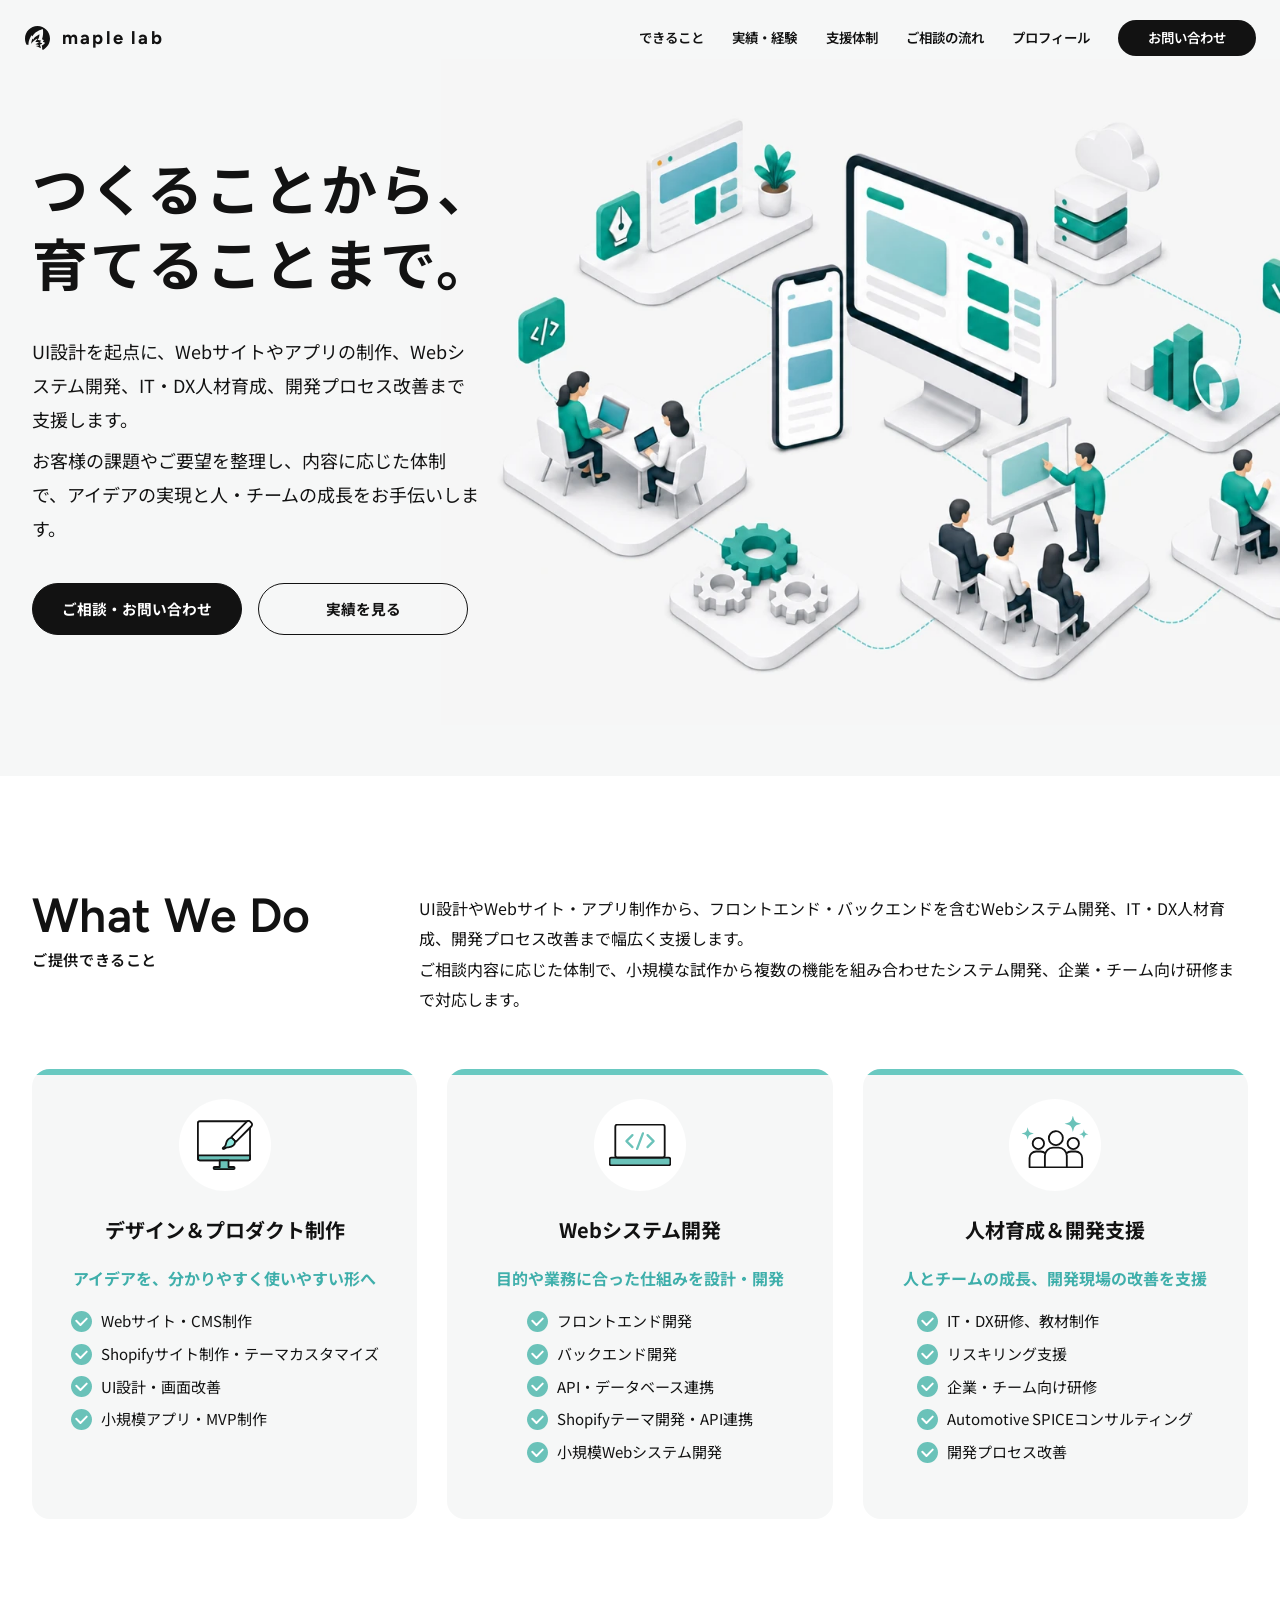
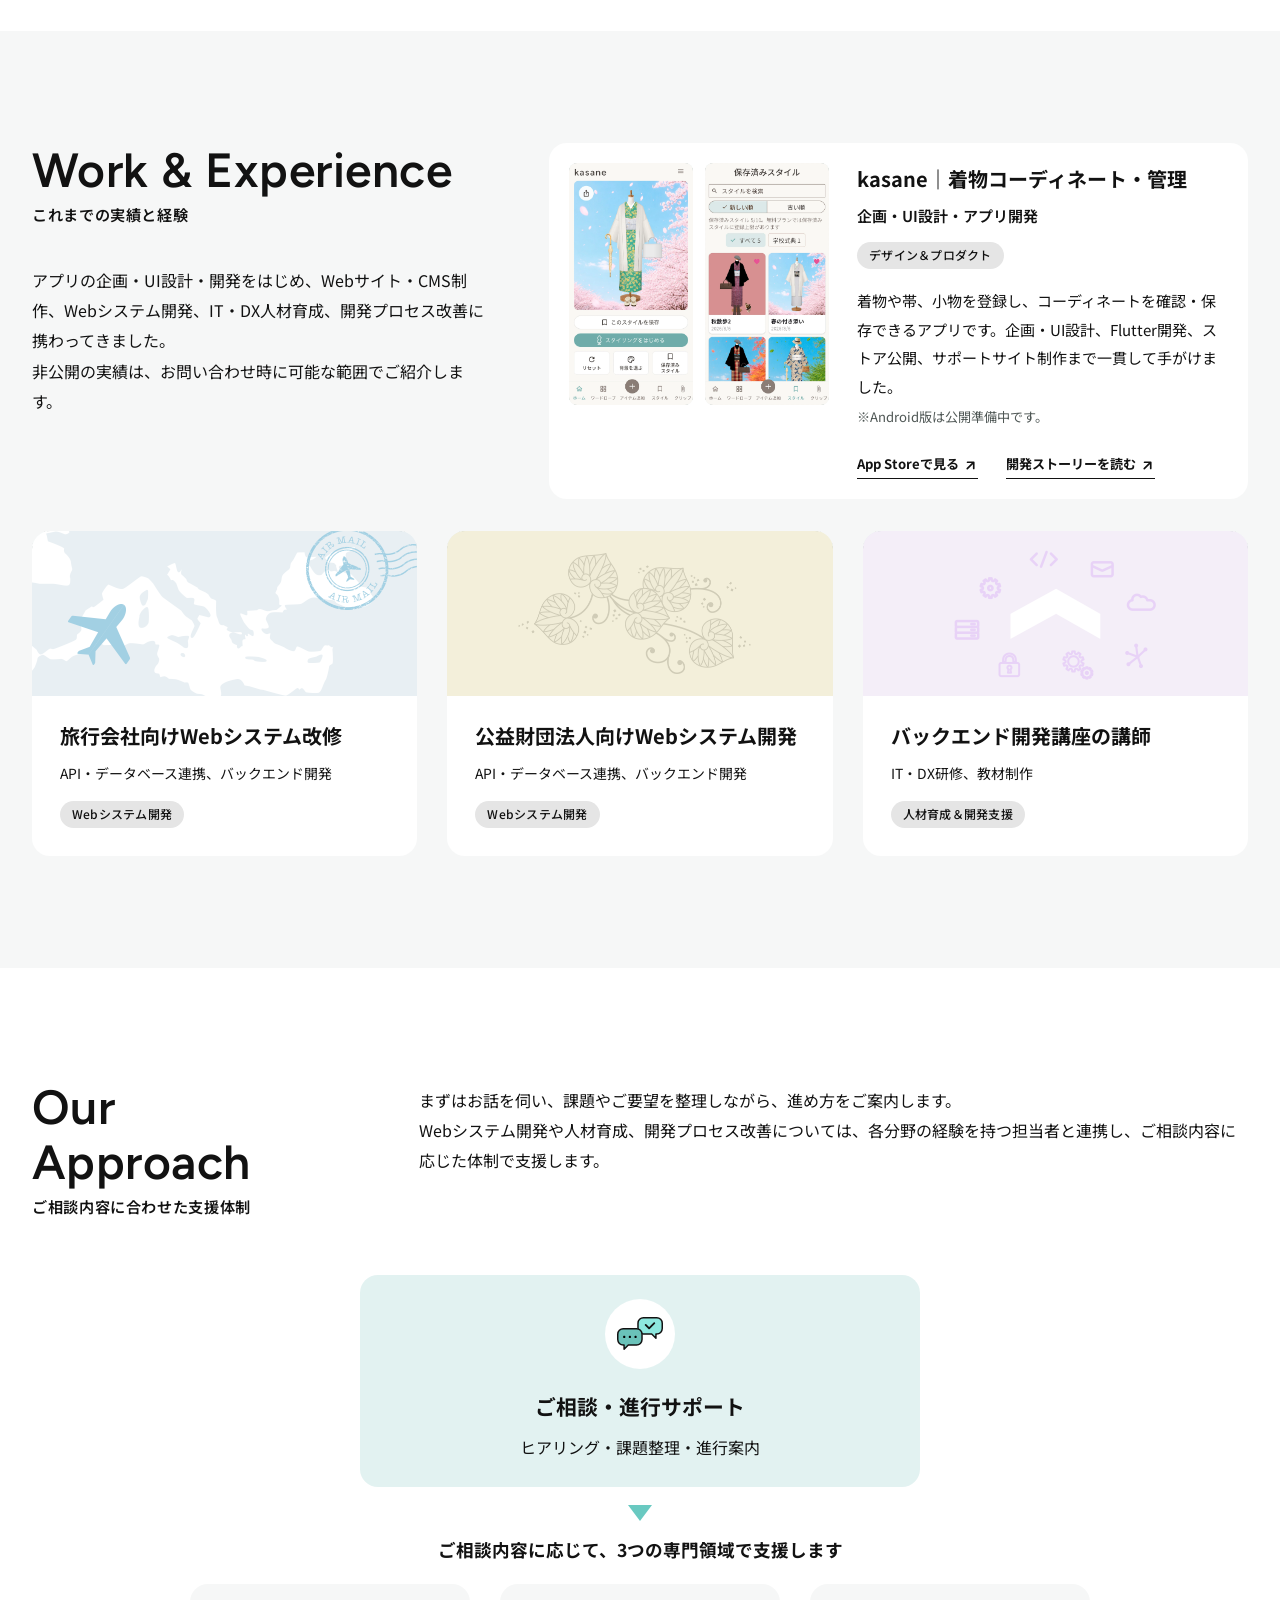
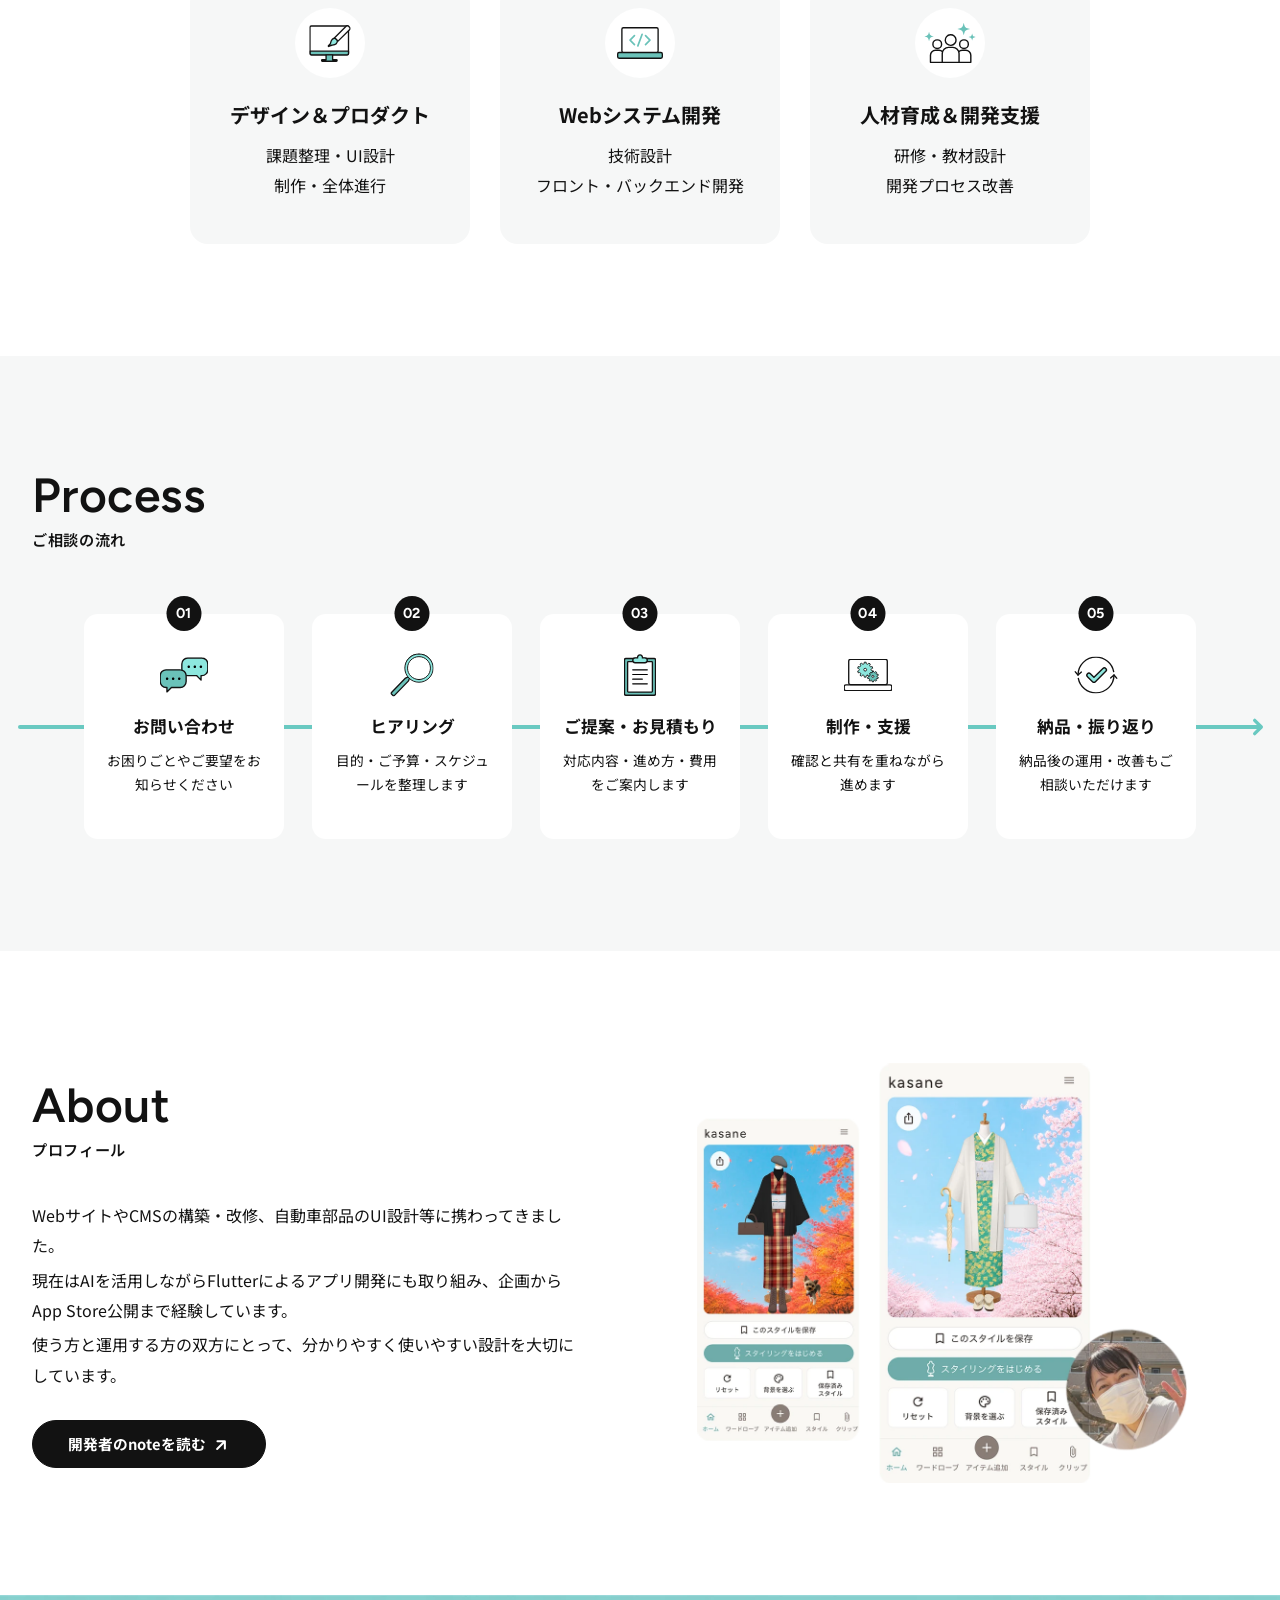
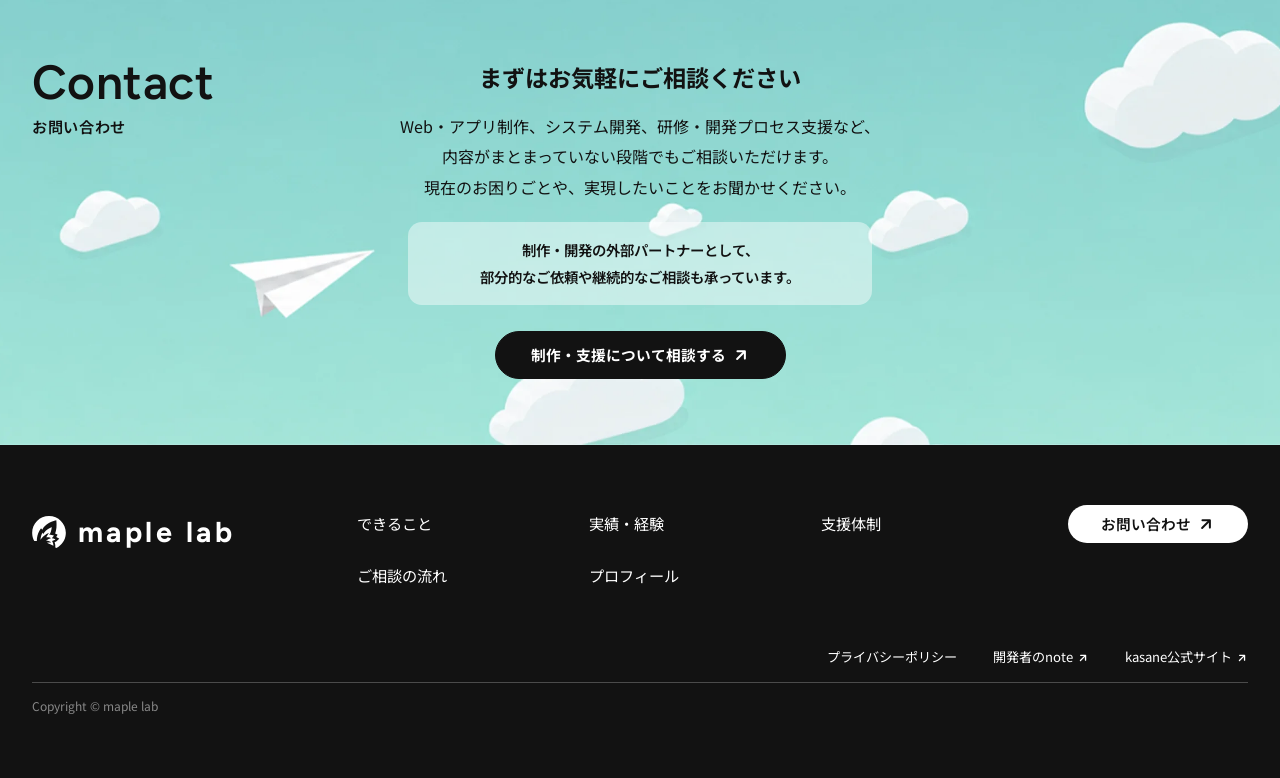
==== index.html @ 7f14cd7a "Add files via upload" ====
<!doctype html>
<html lang="ja">
<head>
  <meta charset="utf-8">
  <meta name="viewport" content="width=device-width, initial-scale=1">
  <meta name="description" content="maple labは、UI設計を起点に、Webサイト・アプリ制作、Webシステム開発、IT・DX研修、開発プロセス改善を支援します。小規模なご相談から継続的な開発支援まで対応します。">
  <title>maple lab｜Web・アプリ制作、システム開発、IT・DX人材育成</title>
  <link rel="canonical" href="https://maple-lab-jp.github.io/">
  <link rel="icon" href="assets/images/favicon.ico">
  <link rel="icon" href="assets/images/favicon.svg" type="image/svg+xml" sizes="any">
  <link rel="apple-touch-icon" href="assets/images/apple-touch-icon.png" sizes="180x180">
  <link rel="stylesheet" href="assets/css/style.css">
  <script type="application/ld+json">
    {
      "@context": "https://schema.org",
      "@type": "Organization",
      "name": "maple lab",
      "url": "https://maple-lab-jp.github.io/",
      "logo": "https://maple-lab-jp.github.io/assets/images/apple-touch-icon.png",
      "description": "UI設計、Webサイト・アプリ制作、Webシステム開発、IT・DX研修、開発プロセス改善を支援します。"
    }
  </script>
</head>
<body>
  <a class="skip-link" href="#main">本文へ移動</a>
  <header class="site-header" id="top">
    <div class="header-inner">
      <a class="brand" href="#top" aria-label="maple lab トップへ">
        <span class="brand-mark" aria-hidden="true"></span><span>maple lab</span>
      </a>
      <button class="menu-button" type="button" aria-expanded="false" aria-controls="global-menu">
        <span class="sr-only">メニューを開く</span>
        <span class="menu-line"></span><span class="menu-line"></span><span class="menu-line"></span>
      </button>
      <nav class="global-menu" id="global-menu" aria-label="メインメニュー">
        <a href="#services">できること</a>
        <a href="#works">実績・経験</a>
        <a href="#approach">支援体制</a>
        <a href="#process">ご相談の流れ</a>
        <a href="#about">プロフィール</a>
        <a class="nav-contact" href="#contact">お問い合わせ</a>
        <div class="menu-meta">
          <a href="privacy/">プライバシーポリシー</a>
          <a href="https://note.com/jazzy_hyssop9690" target="_blank" rel="noopener noreferrer">開発者のnote</a>
          <a href="kasane/">kasane公式サイト</a>
        </div>
      </nav>
    </div>
  </header>

  <main id="main">
    <section class="hero section-muted" aria-labelledby="hero-title">
      <div class="container hero-grid">
        <div class="hero-copy">
          <h1 id="hero-title">つくることから、<br>育てることまで。</h1>
          <p>UI設計を起点に、Webサイトやアプリの制作、Webシステム開発、IT・DX人材育成、開発プロセス改善まで支援します。</p>
          <p>お客様の課題やご要望を整理し、内容に応じた体制で、アイデアの実現と人・チームの成長をお手伝いします。</p>
          <div class="button-row">
            <a class="button button-primary" href="#contact">ご相談・お問い合わせ</a>
            <a class="button button-secondary" href="#works">実績を見る</a>
          </div>
        </div>
        <figure class="media hero-media" data-image="hero-illustration.webp">
          <img src="assets/images/hero-illustration.webp" alt="Webサイトやシステムを囲んで制作・研修を行うイメージ" onerror="this.hidden=true">
        </figure>
      </div>
    </section>

    <section class="section" id="services" aria-labelledby="services-title">
      <div class="container">
        <div class="section-intro">
          <div>
            <h2 id="services-title">What We Do</h2>
            <p class="section-label">ご提供できること</p>
          </div>
          <p>UI設計やWebサイト・アプリ制作から、フロントエンド・バックエンドを含むWebシステム開発、IT・DX人材育成、開発プロセス改善まで幅広く支援します。<br>ご相談内容に応じた体制で、小規模な試作から複数の機能を組み合わせたシステム開発、企業・チーム向け研修まで対応します。</p>
        </div>
        <div class="service-grid">
          <article class="service-card">
            <figure class="media icon-media" data-image="icon-design.svg"><img src="assets/images/icon-design.svg" alt="" onerror="this.hidden=true"></figure>
            <h3>デザイン＆プロダクト制作</h3>
            <p class="card-lead">アイデアを、分かりやすく使いやすい形へ</p>
            <ul class="check-list">
              <li>Webサイト・CMS制作</li>
              <li>Shopifyサイト制作・テーマカスタマイズ</li>
              <li>UI設計・画面改善</li>
              <li>小規模アプリ・MVP制作</li>
            </ul>
          </article>
          <article class="service-card">
            <figure class="media icon-media" data-image="icon-system.svg"><img src="assets/images/icon-system.svg" alt="" onerror="this.hidden=true"></figure>
            <h3>Webシステム開発</h3>
            <p class="card-lead">目的や業務に合った仕組みを設計・開発</p>
            <ul class="check-list">
              <li>フロントエンド開発</li><li>バックエンド開発</li>
              <li>API・データベース連携</li><li>Shopifyテーマ開発・API連携</li>
              <li>小規模Webシステム開発</li>
            </ul>
          </article>
          <article class="service-card">
            <figure class="media icon-media" data-image="icon-training.svg"><img src="assets/images/icon-training.svg" alt="" onerror="this.hidden=true"></figure>
            <h3>人材育成＆開発支援</h3>
            <p class="card-lead">人とチームの成長、開発現場の改善を支援</p>
            <ul class="check-list">
              <li>IT・DX研修、教材制作</li><li>リスキリング支援</li>
              <li>企業・チーム向け研修</li><li>Automotive SPICEコンサルティング</li>
              <li>開発プロセス改善</li>
            </ul>
          </article>
        </div>
      </div>
    </section>

    <section class="section section-muted" id="works" aria-labelledby="works-title">
      <div class="container">
        <div class="works-feature-row">
          <div class="works-intro">
            <h2 id="works-title">Work &amp; Experience</h2>
            <p class="section-label">これまでの実績と経験</p>
            <p>アプリの企画・UI設計・開発をはじめ、Webサイト・CMS制作、Webシステム開発、IT・DX人材育成、開発プロセス改善に携わってきました。</p>
            <p>非公開の実績は、お問い合わせ時に可能な範囲でご紹介します。</p>
          </div>
          <article class="featured-work">
            <div class="featured-images" aria-label="kasaneの画面イメージ">
              <figure class="media phone-media"><img src="assets/images/kasane-style-spring.webp" alt="kasaneの春のコーディネート画面"></figure>
              <figure class="media phone-media"><img src="assets/images/kasane-style-table.webp" alt="kasaneの保存済みスタイル一覧画面"></figure>
            </div>
            <div class="featured-copy">
              <h3>kasane｜着物コーディネート・管理</h3>
              <p class="work-role">企画・UI設計・アプリ開発</p>
              <span class="work-category">デザイン＆プロダクト</span>
              <p>着物や帯、小物を登録し、コーディネートを確認・保存できるアプリです。企画・UI設計、Flutter開発、ストア公開、サポートサイト制作まで一貫して手がけました。</p>
              <p class="note">※Android版は公開準備中です。</p>
              <div class="text-links">
                <a href="https://apps.apple.com/us/app/kasane-%E7%9D%80%E7%89%A9%E3%82%B3%E3%83%BC%E3%83%87%E3%82%A3%E3%83%8D%E3%83%BC%E3%83%88-%E3%83%AF%E3%83%BC%E3%83%89%E3%83%AD%E3%83%BC%E3%83%96%E7%AE%A1%E7%90%86/id6800962708" target="_blank" rel="noopener noreferrer">App Storeで見る <img src="assets/images/arrow-new-window.svg" alt="" width="15" height="14" aria-hidden="true"></a>
                <!-- 公開する記事URLが決まったらhrefを記事URLへ変更してください。 -->
                <a href="https://note.com/jazzy_hyssop9690" target="_blank" rel="noopener noreferrer">開発ストーリーを読む <img src="assets/images/arrow-new-window.svg" alt="" width="15" height="14" aria-hidden="true"></a>
              </div>
            </div>
          </article>
        </div>
        <div class="work-grid">
          <article class="work-card">
            <figure class="media work-media"><img src="assets/images/work-travel-system.png" alt="旅行会社向けWebシステム改修のイメージ" loading="lazy"></figure>
            <div class="work-copy"><h3>旅行会社向けWebシステム改修</h3><p>API・データベース連携、バックエンド開発</p><span class="work-category">Webシステム開発</span></div>
          </article>
          <article class="work-card">
            <figure class="media work-media"><img src="assets/images/work-foundation-system.png" alt="公益財団法人向けWebシステム開発のイメージ" loading="lazy"></figure>
            <div class="work-copy"><h3>公益財団法人向けWebシステム開発</h3><p>API・データベース連携、バックエンド開発</p><span class="work-category">Webシステム開発</span></div>
          </article>
          <article class="work-card">
            <figure class="media work-media"><img src="assets/images/work-training.png" alt="バックエンド開発講座のイメージ" loading="lazy"></figure>
            <div class="work-copy"><h3>バックエンド開発講座の講師</h3><p>IT・DX研修、教材制作</p><span class="work-category">人材育成＆開発支援</span></div>
          </article>
        </div>
      </div>
    </section>
    <section class="section" id="approach" aria-labelledby="approach-title">
      <div class="container">
        <div class="section-intro">
          <div><h2 id="approach-title">Our Approach</h2><p class="section-label">ご相談内容に合わせた支援体制</p></div>
          <p>まずはお話を伺い、課題やご要望を整理しながら、進め方をご案内します。<br>Webシステム開発や人材育成、開発プロセス改善については、各分野の経験を持つ担当者と連携し、ご相談内容に応じた体制で支援します。</p>
        </div>
        <div class="approach-flow">
          <article class="support-hub">
            <figure class="media approach-icon"><img src="assets/images/icon-consultation.svg" alt="" loading="lazy"></figure>
            <h3>ご相談・進行サポート</h3><p>ヒアリング・課題整理・進行案内</p>
          </article>
          <div class="flow-arrow" aria-hidden="true"></div>
          <p class="flow-copy">ご相談内容に応じて、3つの専門領域で支援します</p>
          <div class="approach-grid">
            <article class="approach-card">
              <figure class="media approach-icon"><img src="assets/images/icon-design.svg" alt="" loading="lazy"></figure>
              <h3>デザイン＆プロダクト</h3><p>課題整理・UI設計<br>制作・全体進行</p>
            </article>
            <article class="approach-card">
              <figure class="media approach-icon"><img src="assets/images/icon-system.svg" alt="" loading="lazy"></figure>
              <h3>Webシステム開発</h3><p>技術設計<br>フロント・バックエンド開発</p>
            </article>
            <article class="approach-card">
              <figure class="media approach-icon"><img src="assets/images/icon-training.svg" alt="" loading="lazy"></figure>
              <h3>人材育成＆開発支援</h3><p>研修・教材設計<br>開発プロセス改善</p>
            </article>
          </div>
        </div>
      </div>
    </section>
    <section class="section section-muted" id="process" aria-labelledby="process-title">
      <div class="container">
        <div class="section-heading"><h2 id="process-title">Process</h2><p class="section-label">ご相談の流れ</p></div>
        <ol class="process-list">
          <li class="process-card">
            <span class="step-number">01</span>
            <figure class="media process-icon"><img src="assets/images/process-inquiry.svg" alt="" loading="lazy"></figure>
            <h3>お問い合わせ</h3><p>お困りごとやご要望をお知らせください</p>
          </li>
          <li class="process-card">
            <span class="step-number">02</span>
            <figure class="media process-icon"><img src="assets/images/process-hearing.svg" alt="" loading="lazy"></figure>
            <h3>ヒアリング</h3><p>目的・ご予算・スケジュールを整理します</p>
          </li>
          <li class="process-card">
            <span class="step-number">03</span>
            <figure class="media process-icon"><img src="assets/images/process-proposal.svg" alt="" loading="lazy"></figure>
            <h3>ご提案・お見積もり</h3><p>対応内容・進め方・費用をご案内します</p>
          </li>
          <li class="process-card">
            <span class="step-number">04</span>
            <figure class="media process-icon"><img src="assets/images/process-production.svg" alt="" loading="lazy"></figure>
            <h3>制作・支援</h3><p>確認と共有を重ねながら進めます</p>
          </li>
          <li class="process-card">
            <span class="step-number">05</span>
            <figure class="media process-icon"><img src="assets/images/process-delivery.svg" alt="" loading="lazy"></figure>
            <h3>納品・振り返り</h3><p>納品後の運用・改善もご相談いただけます</p>
          </li>
        </ol>
      </div>
    </section>
    <section class="section" id="about" aria-labelledby="about-title">
      <div class="container about-grid">
        <div class="about-copy">
          <h2 id="about-title">About</h2><p class="section-label">プロフィール</p>
          <p>WebサイトやCMSの構築・改修、自動車部品のUI設計等に携わってきました。</p>
          <p>現在はAIを活用しながらFlutterによるアプリ開発にも取り組み、企画からApp Store公開まで経験しています。</p>
          <p>使う方と運用する方の双方にとって、分かりやすく使いやすい設計を大切にしています。</p>
          <a class="button button-primary" href="https://note.com/jazzy_hyssop9690" target="_blank" rel="noopener noreferrer">開発者のnoteを読む <img src="assets/images/arrow-new-window.svg" alt="" width="18" height="17" aria-hidden="true"></a>
        </div>
        <figure class="media about-media">
          <img src="assets/images/about-profile.webp" alt="kasaneの画面を用いたプロフィールイメージ" loading="lazy">
        </figure>
      </div>
    </section>
    <section class="contact" id="contact" aria-labelledby="contact-title">
      <div class="container contact-grid">
        <div><h2 id="contact-title">Contact</h2><p class="section-label">お問い合わせ</p></div>
        <div class="contact-copy">
          <h3>まずはお気軽にご相談ください</h3>
          <p>Web・アプリ制作、システム開発、研修・開発プロセス支援など、<br class="contact-wide-break">内容がまとまっていない段階でもご相談いただけます。<br>現在のお困りごとや、実現したいことをお聞かせください。</p>
          <p class="partner-note">制作・開発の外部パートナーとして、<br>部分的なご依頼や継続的なご相談も承っています。</p>
          <!-- contact/index.html作成後に有効になります。 -->
          <a class="button button-primary" href="contact/">制作・支援について相談する <img src="assets/images/arrow-new-window.svg" alt="" width="18" height="17" aria-hidden="true"></a>
        </div>
      </div>
    </section>
  </main>
  <footer class="site-footer">
    <div class="container footer-grid">
      <a class="brand footer-brand" href="#top">maple lab</a>
      <nav class="footer-nav" aria-label="フッターメニュー">
        <a href="#services">できること</a><a href="#works">実績・経験</a>
        <a href="#approach">支援体制</a><a href="#process">ご相談の流れ</a>
        <a href="#about">プロフィール</a><a href="contact/">お問い合わせ</a>
      </nav>
      <ul class="footer-meta">
        <li><a href="privacy/">プライバシーポリシー</a></li>
        <li><a href="https://note.com/jazzy_hyssop9690" target="_blank" rel="noopener noreferrer">開発者のnote</a></li>
        <li><a href="kasane/">kasane公式サイト</a></li>
      </ul>
    </div>
    <div class="container copyright">Copyright © maple lab</div>
  </footer>
  <script>
    const siteHeader = document.querySelector('.site-header');
    const menuButton = document.querySelector('.menu-button');
    const menu = document.querySelector('.global-menu');
    function updateHeaderBackground() {
      siteHeader.classList.toggle('is-scrolled', window.scrollY >= siteHeader.offsetHeight);
    }
    window.addEventListener('scroll', updateHeaderBackground, { passive: true });
    window.addEventListener('resize', updateHeaderBackground);
    updateHeaderBackground();
    function closeMenu() {
      menuButton.setAttribute('aria-expanded', 'false');
      menuButton.querySelector('.sr-only').textContent = 'メニューを開く';
      document.body.classList.remove('menu-open');
    }
    menuButton.addEventListener('click', () => {
      const isOpen = menuButton.getAttribute('aria-expanded') === 'true';
      menuButton.setAttribute('aria-expanded', String(!isOpen));
      menuButton.querySelector('.sr-only').textContent = isOpen ? 'メニューを開く' : 'メニューを閉じる';
      document.body.classList.toggle('menu-open', !isOpen);
    });
    menu.addEventListener('click', (event) => {
      if (event.target.closest('a')) closeMenu();
    });
    document.addEventListener('keydown', (event) => {
      if (event.key === 'Escape') closeMenu();
    });
  </script>
</body>
</html>
---- assets/css/style.css ----
@import url("https://fonts.googleapis.com/css2?family=Figtree:wght@600;700&family=Noto+Sans+JP:wght@400;500;600;700&display=swap");

:root {
  --ink: #121212;
  --muted-ink: #4f5755;
  --accent: #69c9c1;
  --accent-dark: #168e87;
  --accent-soft: #e2f2f1;
  --surface: #fff;
  --surface-muted: #f6f7f7;
  --line: #dfe4e3;
  --header-height: 76px;
  --radius: 18px;
  --shadow: 0 12px 34px rgb(14 45 42 / 7%);
  --container: 1240px;
}

* { box-sizing: border-box; }
html { scroll-behavior: smooth; scroll-padding-top: calc(var(--header-height) + 20px); }
body {
  margin: 0;
  color: var(--ink);
  background: var(--surface);
  font-family: "Noto Sans JP", "Hiragino Kaku Gothic ProN", "Yu Gothic", Meiryo, sans-serif;
  font-size: 16px;
  font-weight: 400;
  line-height: 1.9;
  -webkit-font-smoothing: antialiased;
}
body.menu-open { overflow: hidden; }
img { display: block; max-width: 100%; }
a { color: inherit; }
button, a { -webkit-tap-highlight-color: transparent; }

.sr-only,
.skip-link:not(:focus) {
  position: absolute;
  width: 1px;
  height: 1px;
  padding: 0;
  margin: -1px;
  overflow: hidden;
  clip: rect(0, 0, 0, 0);
  white-space: nowrap;
  border: 0;
}
.skip-link:focus {
  position: fixed;
  z-index: 200;
  top: 12px;
  left: 12px;
  padding: 8px 16px;
  background: #fff;
  border: 2px solid var(--ink);
  border-radius: 8px;
}

.container { width: min(calc(100% - 64px), var(--container)); margin-inline: auto; }
.section { padding: clamp(80px, calc(66px + 3.7vw), 112px) 0; }
.section-muted { background: var(--surface-muted); }

.site-header {
  position: fixed;
  z-index: 100;
  inset: 0 0 auto;
  height: var(--header-height);
  background: transparent;
  border-bottom: 0;
  backdrop-filter: none;
  transition: background-color .25s ease, backdrop-filter .25s ease;
}
.site-header.is-scrolled {
  background: rgb(255 255 255 / 75%);
  backdrop-filter: blur(14px);
}
.header-inner {
  width: min(calc(100% - 48px), 1420px);
  height: 100%;
  margin-inline: auto;
  display: flex;
  align-items: center;
  justify-content: space-between;
  gap: 32px;
}
.brand {
  display: inline-flex;
  align-items: center;
  gap: 12px;
  color: var(--ink);
  font-family: "Figtree", sans-serif;
  font-size: 1.15rem;
  font-weight: 700;
  letter-spacing: .12em;
  text-decoration: none;
}
.brand-mark {
  width: 26px;
  aspect-ratio: 227.05 / 215.78;
  flex: 0 0 auto;
  background: url("../images/logo.svg") center / contain no-repeat;
}
.global-menu { display: flex; align-items: center; gap: clamp(18px, 2.2vw, 36px); }
.global-menu a { position: relative; font-size: .84rem; font-weight: 600; text-decoration: none; }
.global-menu a:not(.nav-contact)::after {
  content: "";
  position: absolute;
  left: 0;
  right: 0;
  bottom: -1px;
  height: 2px;
  background: var(--accent-dark);
  transform: scaleX(0);
  transform-origin: right center;
  transition: transform .25s ease;
}
.global-menu a:hover::after,
.global-menu a:focus-visible::after {
  transform: scaleX(1);
  transform-origin: left center;
}
.nav-contact {
  padding: 9px 20px;
  border-radius: 999px;
  color: #fff;
  background: var(--ink);
  transition: background-color .2s ease;
}
@media (min-width: 1051px) {
  .nav-contact { padding: 5px 30px; }
  .nav-contact:hover {
    background: var(--accent-dark);
  }
}
.menu-meta { display: none; }
.menu-button { display: none; }
main { padding-top: 0; }

.hero { padding: 82px 0 74px; overflow: hidden; }
.hero-grid {
  min-height: 620px;
  display: grid;
  grid-template-columns: minmax(350px, .8fr) minmax(520px, 1.45fr);
  align-items: center;
  gap: clamp(48px, 6vw, 90px);
}
.hero h1 {
  margin: 0 0 34px;
  font-size: clamp(1.95rem, calc(1.22rem + 4.8vw), 3.5rem);
  line-height: 1.35;
  letter-spacing: .035em;
  white-space: nowrap;
}
.hero p { margin: 0 0 6px; max-width: 42em; }
.button-row { display: flex; flex-wrap: wrap; gap: 16px; margin-top: 38px; }
.button {
  min-height: 48px;
  padding: 11px 25px;
  display: inline-flex;
  align-items: center;
  justify-content: center;
  gap: 8px;
  border: 1px solid var(--ink);
  border-radius: 999px;
  font-size: .92rem;
  font-weight: 700;
  text-decoration: none;
  transition: background-color .2s ease, border-color .2s ease, color .2s ease;
}
.about-copy .button,
.contact-copy .button { gap: 6px; }
.button-primary { color: #fff; background: var(--ink); }
.button-primary:hover { background: var(--accent-dark); border-color: var(--accent-dark); }
.button-secondary { background: transparent; }
.button-secondary:hover { color: #fff; background: var(--ink); }
@media (min-width: 1051px) {
  .hero .button-secondary:hover {
    color: #fff;
    background: var(--accent-dark);
    border-color: var(--accent-dark);
  }
}

.media { position: relative; overflow: hidden; }
.media::before {
  content: attr(data-image);
  position: absolute;
  inset: 0;
  display: grid;
  place-items: center;
  padding: 16px;
  color: #6f7b79;
  background: linear-gradient(135deg, #e7f1f0, #f7f9f9);
  border: 1px dashed #aebbb9;
  font: 600 .75rem/1.4 ui-monospace, SFMono-Regular, Menlo, monospace;
  text-align: center;
}
.media img { position: relative; z-index: 1; width: 100%; height: 100%; object-fit: cover; }
.hero-media {
  margin: 0;
  min-height: 540px;
  border-radius: 28px;
}
.hero-media::before { display: none; }
.hero-media img { object-fit: contain; }

@media (min-width: 1051px) {
  .hero-copy { position: relative; z-index: 1; }
  .hero p { font-size: 1.125rem; }
  .hero .button-row .button { width: 210px; }
  .about-copy .button,
  .contact-copy .button { padding: 8px 35px; }
  .hero-grid {
    grid-template-columns: minmax(0, .85fr) minmax(0, 1.4fr);
    gap: clamp(24px, 2.5vw, 40px);
  }
  .hero-media {
    width: calc(100% + clamp(40px, 7vw, 110px));
    min-height: 0;
    margin-right: clamp(-110px, -7vw, -40px);
    border-radius: 0;
    z-index: 0;
    transform: translateX(-70px) scale(1.2);
    transform-origin: left center;
  }
  .hero-media img { height: auto; }
  .contact .contact-grid {
    position: relative;
    grid-template-columns: 1fr;
    gap: 0;
  }
  .contact .contact-grid > :first-child {
    position: absolute;
    top: 0;
    left: 0;
  }
  .contact .contact-copy {
    width: min(780px, 100%);
    justify-self: center;
  }
  .contact .contact-copy > p { max-width: 780px; }
}

.section-intro {
  display: grid;
  grid-template-columns: minmax(250px, .55fr) minmax(520px, 1.45fr);
  gap: 72px;
  align-items: start;
  margin-bottom: 54px;
}
.section-intro > p { margin: 5px 0 0; }
h2 {
  margin: 0;
  font-family: "Figtree", sans-serif;
  font-size: clamp(2.25rem, calc(1.2rem + 3.4vw), 3rem);
  font-weight: 600;
  line-height: 1.15;
  letter-spacing: .01em;
}
.section-label {
  margin: 2px 0 0;
  font-size: .95rem;
  font-weight: 600;
  letter-spacing: .04rem;
}
.service-grid,
.work-grid,
.approach-grid { display: grid; grid-template-columns: repeat(3, 1fr); gap: 30px; }
.service-card {
  position: relative;
  overflow: hidden;
  min-height: 450px;
  padding: 30px 38px;
  background: var(--surface-muted);
  border-radius: var(--radius);
}
.service-card::before {
  content: "";
  position: absolute;
  inset: 0 0 auto;
  height: 6px;
  background: var(--accent);
}
.icon-media,
.approach-icon,
.process-icon {
  width: 92px;
  aspect-ratio: 1;
  margin: 0 auto 26px;
  border-radius: 50%;
}
.icon-media,
.approach-icon {
  display: grid;
  place-items: center;
}
.icon-media img,
.approach-icon img { height: auto; }
.service-card .icon-media { margin-bottom: 20px; }
.icon-media {
  padding: 18px;
  background: #fff;
}
.icon-media::before {
  display: none;
}
.icon-media img { object-fit: contain; }
.service-card:nth-child(2) .icon-media img {
  transform: scale(1.12);
}
.service-card:nth-child(3) .icon-media img {
  transform: translateY(-2px) scale(1.2);
}
.icon-media::before,
.approach-icon::before,
.process-icon::before { font-size: .5rem; }
.service-card h3,
.approach-card h3 { margin: 0; font-size: 1.25rem; text-align: center; }
.card-lead {
  margin: 14px 0 16px;
  color: #3fafab;
  font-size: 1rem;
  font-weight: 700;
  text-align: center;
}
.check-list {
  width: fit-content;
  max-width: 100%;
  margin: 0 auto;
  padding: 0;
  list-style: none;
}
.check-list li {
  position: relative;
  margin-top: 8px;
  padding-left: 30px;
  font-size: .94rem;
  line-height: 1.65;
}
.check-list li::before {
  content: "";
  position: absolute;
  top: .12em;
  left: 0;
  width: 21px;
  height: 21px;
  background: url("../images/icon-circle-check.svg") center / contain no-repeat;
}

.works-feature-row {
  display: grid;
  grid-template-columns: minmax(360px, .9fr) minmax(600px, 1.37fr);
  gap: 58px;
  align-items: start;
}
.works-intro p:not(.section-label) { margin: 36px 0 0; }
.works-intro p:not(.section-label) + p:not(.section-label) { margin-top: 0; }
.featured-work {
  min-height: 300px;
  padding: 20px;
  display: grid;
  grid-template-columns: minmax(260px, .65fr) minmax(0, 1.35fr);
  gap: 28px;
  background: var(--surface);
  border-radius: var(--radius);
}
.featured-images {
  display: grid;
  grid-template-columns: repeat(2, 1fr);
  gap: 12px;
}
.phone-media {
  margin: 0;
  min-height: 0;
  height: auto;
  aspect-ratio: 818 / 1600;
  border-radius: 8px;
}
.phone-media img { object-fit: contain; }
.featured-copy { min-width: 0; }
.featured-copy h3,
.work-copy h3 { margin: 0; font-size: 1.25rem; line-height: 1.55; }
.featured-copy p { margin: 18px 0 0; font-size: .94rem; }
.featured-copy .work-role { margin-top: 8px; font-weight: 600; }
.work-category {
  width: fit-content;
  padding: 5px 12px;
  display: inline-flex;
  align-items: center;
  border-radius: 999px;
  background: #e5e5e5;
  font-size: .75rem;
  font-weight: 500;
  line-height: 1.4;
  letter-spacing: .02em;
}
.featured-copy .work-category { margin-top: 12px; }
.featured-copy .note { margin-top: 4px; color: var(--muted-ink); font-size: .82rem; }
.text-links { display: flex; flex-wrap: wrap; gap: 18px 28px; margin-top: 22px; }
.text-links a {
  position: relative;
  display: inline-flex;
  align-items: center;
  gap: 4px;
  padding-bottom: 2px;
  font-size: .82rem;
  font-weight: 700;
  text-decoration: none;
}
.text-links a::after {
  content: "";
  position: absolute;
  right: 0;
  bottom: 0;
  left: 0;
  height: 1px;
  background: currentColor;
  transform: scaleX(1);
  transform-origin: left center;
  transition: transform .35s ease;
}
.text-links img[src$="arrow-new-window.svg"] {
  filter: brightness(0) invert(7.06%);
}
@media (min-width: 1051px) {
  .text-links a:hover::after {
    transform: scaleX(0);
    transform-origin: right center;
  }
}
.work-grid { margin-top: 32px; }
.work-card {
  overflow: hidden;
  background: var(--surface);
  border-radius: var(--radius);
}
.work-media {
  margin: 0;
  aspect-ratio: 77 / 33;
}
.work-copy { min-height: 145px; padding: 24px 28px 28px; display: flex; flex-direction: column; }
.work-copy p { margin: 9px 0 14px; font-size: .87rem; }
.work-copy .work-category { margin-top: auto; }

.approach-flow { width: min(100%, 900px); margin: 0 auto; text-align: center; }
.support-hub {
  width: min(100%, 560px);
  margin: 0 auto;
  padding: 24px 36px;
  background: var(--accent-soft);
  border-radius: var(--radius);
}
.support-hub h3 { margin: 0; font-size: 1.3rem; }
.support-hub p { margin: 6px 0 0; }
.approach-icon { width: 76px; margin-bottom: 18px; }
.approach-card .approach-icon {
  width: 70px;
  padding: 12px;
  background: #fff;
}
.support-hub .approach-icon {
  width: 70px;
  padding: 12px;
  background: #fff;
}
.approach-card .approach-icon img { object-fit: contain; }
.support-hub .approach-icon img { object-fit: contain; }
.approach-card:nth-child(1) .approach-icon img { transform: scale(.9); }
.approach-card:nth-child(3) .approach-icon img { transform: scale(1.12); }
.approach-icon::before { display: none; }
.flow-arrow {
  width: 0;
  height: 0;
  margin: 18px auto 12px;
  border-left: 12px solid transparent;
  border-right: 12px solid transparent;
  border-top: 16px solid var(--accent);
}
.flow-copy { margin: 0 0 18px; font-size: 1.1rem; font-weight: 700; }
.approach-card {
  min-height: 260px;
  padding: 24px;
  background: var(--surface-muted);
  border-radius: var(--radius);
}
.approach-card p { margin: 6px 0 0; }

.section-heading { margin-bottom: 60px; }
.process-list {
  position: relative;
  margin: 0;
  padding: 0;
  display: grid;
  grid-template-columns: repeat(5, minmax(0, 200px));
  justify-content: center;
  gap: 28px;
  list-style: none;
}
.process-list::before {
  content: "";
  position: absolute;
  top: 50%;
  left: -14px;
  right: -13px;
  height: 4px;
  background: var(--accent);
  border-radius: 999px;
  transform: translateY(-50%);
}
.process-list::after {
  content: "";
  position: absolute;
  z-index: 2;
  top: 50%;
  right: -20px;
  width: 20px;
  height: 20px;
  background: url("data:image/svg+xml,%3Csvg xmlns='http://www.w3.org/2000/svg' viewBox='0 0 24 24'%3E%3Cpath d='M4 8l8 8 8-8' fill='none' stroke='%2369c9c1' stroke-width='4' stroke-linecap='round' stroke-linejoin='round'/%3E%3C/svg%3E") center / contain no-repeat;
  transform: translateY(-50%) rotate(-90deg);
}
.process-card {
  position: relative;
  z-index: 1;
  min-height: 225px;
  padding: 25px 20px 20px;
  background: var(--surface);
  border-radius: 14px;
  text-align: center;
}
.step-number {
  position: absolute;
  top: -18px;
  left: 50%;
  width: 35px;
  height: 35px;
  display: grid;
  place-items: center;
  color: #fff;
  background: var(--ink);
  border-radius: 50%;
  font-size: .9rem;
  font-family: "Figtree", sans-serif;
  font-weight: 700;
  letter-spacing: .05rem;
  transform: translateX(-50%);
}
.process-icon { width: 72px; margin-bottom: 0; }
.process-card h3 { margin: 0; font-size: 1.05rem; }
.process-card p { margin: 5px 0 0; font-size: .86rem; line-height: 1.75; }
.process-icon::before { display: none; }
.process-icon img {
  object-fit: contain;
  transform: scale(.68);
}
.process-card:nth-child(2) .process-icon img,
.process-card:nth-child(5) .process-icon img {
  transform: scale(.6);
}
.process-card:nth-child(3) .process-icon img { transform: scale(.58); }

.about-grid {
  display: grid;
  grid-template-columns: minmax(391px, .95fr) minmax(480px, 1.05fr);
  gap: 50px;
  align-items: center;
}
.about-copy p:not(.section-label) { margin: 36px 0 0; }
.about-copy p:not(.section-label) + p:not(.section-label) { margin-top: 4px; }
.about-copy .button { margin-top: 30px; }
.about-media { margin: 0; border-radius: 24px; }
.about-media::before { display: none; }
.about-media img { object-fit: contain; }
@media (min-width: 761px) {
  .about-media { display: grid; place-items: center; }
  .about-media img { width: 80%; height: auto; }
}

.contact {
  position: relative;
  isolation: isolate;
  min-height: 450px;
  padding: 60px 0;
  overflow: hidden;
  background: url("../images/contact-background.webp") center / cover no-repeat;
}
.contact-grid {
  display: grid;
  grid-template-columns: minmax(260px, .55fr) minmax(560px, 1.45fr);
  gap: 70px;
}
.contact-copy { text-align: center; }
.contact-copy h3 { margin: 0; font-size: 1.45rem; }
.contact-copy > p { margin: 12px auto 0; max-width: 700px; }
.partner-note {
  width: min(100%, 580px);
  padding: 14px 24px;
  background: rgb(255 255 255 / 44%);
  border-radius: 14px;
  font-size: .9rem;
  font-weight: 600;
}
.contact-copy > .partner-note { margin-top: 20px; }
@media (min-width: 761px) {
  .partner-note { width: min(80%, 464px); }
}
.contact-copy .button { margin-top: 26px; }

.site-footer {
  padding: 60px 0;
  color: #fff;
  background: #121212;
}
.footer-grid {
  display: grid;
  grid-template-columns: minmax(210px, .4fr) minmax(0, 1.6fr);
  grid-template-areas:
    "brand nav"
    ". meta";
  column-gap: clamp(60px, 8vw, 130px);
  row-gap: 50px;
}
.footer-brand { grid-area: brand; align-self: start; color: #fff; font-size: 1.8rem; }
.footer-brand::before {
  content: "";
  width: 34px;
  aspect-ratio: 227.05 / 215.78;
  flex: 0 0 auto;
  background: url("../images/logo.svg") center / contain no-repeat;
  filter: brightness(0) invert(1);
}
.footer-meta {
  grid-area: meta;
  margin: 0;
  padding: 0;
  display: flex;
  justify-content: flex-end;
  gap: 36px;
  list-style: none;
}
.footer-meta a {
  color: #fff;
  font-size: .82rem;
  text-decoration: none;
  transition: color .25s ease;
}
.footer-meta li:not(:first-child) a {
  display: inline-flex;
  align-items: center;
  gap: 4px;
}
.footer-meta li:not(:first-child) a::after {
  content: "";
  width: 12px;
  height: 11px;
  flex: 0 0 auto;
  background: url("../images/arrow-new-window.svg") center / contain no-repeat;
  filter: brightness(1);
  transition: filter .25s ease;
}
@media (min-width: 1051px) {
  .footer-meta a:hover,
  .footer-meta a:focus-visible { color: #888; }
  .footer-meta li:not(:first-child) a:hover::after,
  .footer-meta li:not(:first-child) a:focus-visible::after { filter: brightness(53.33%); }
}
.footer-nav a { color: #fff; font-size: .95rem; text-decoration: none; }
.footer-nav {
  grid-area: nav;
  display: grid;
  grid-template-columns: repeat(4, minmax(max-content, 1fr));
  align-content: start;
  align-items: center;
  gap: 18px 36px;
}
@media (min-width: 1051px) {
  .footer-nav a:not(:last-child) {
    position: relative;
    width: max-content;
  }
  .footer-nav a:not(:last-child)::after {
    content: "";
    position: absolute;
    right: 0;
    bottom: 0;
    left: 0;
    height: 1px;
    background: #fff;
    transform: scaleX(0);
    transform-origin: right center;
    transition: transform .25s ease;
  }
  .footer-nav a:not(:last-child):hover::after,
  .footer-nav a:not(:last-child):focus-visible::after {
    transform: scaleX(1);
    transform-origin: left center;
  }
}
.footer-nav a:last-child {
  grid-column: 4;
  grid-row: 1;
  min-width: 180px;
  padding: 5px 24px;
  display: inline-flex;
  align-items: center;
  justify-content: center;
  gap: 6px;
  justify-self: end;
  color: #121212;
  font-size: .92rem;
  font-weight: 600;
  background: #fff;
  border-radius: 999px;
  text-align: center;
  transition: background-color .2s ease, color .2s ease;
}
.footer-nav a:last-child::after {
  content: "";
  width: 18px;
  height: 17px;
  flex: 0 0 auto;
  background: url("../images/arrow-new-window.svg") center / contain no-repeat;
  filter: brightness(0) invert(7.06%);
  transition: filter .2s ease;
}
@media (min-width: 1051px) {
  .footer-nav a:last-child:hover,
  .footer-nav a:last-child:focus-visible {
    color: #fff;
    background: var(--accent-dark);
  }
  .footer-nav a:last-child:hover::after,
  .footer-nav a:last-child:focus-visible::after { filter: brightness(1); }
}
.copyright {
  color: #888;
  margin-top: 12px;
  padding-top: 12px;
  border-top: 1px solid rgb(255 255 255 / 24%);
  font-size: .75rem;
}

@media (max-width: 1050px) {
  :root { --header-height: 68px; }
  .site-header .brand {
    position: relative;
    z-index: 102;
  }
  .menu-button {
    position: relative;
    z-index: 102;
    width: 48px;
    height: 48px;
    padding: 12px;
    display: grid;
    align-content: center;
    gap: 6px;
    background: transparent;
    border: 0;
    cursor: pointer;
  }
  .menu-line {
    width: 24px;
    height: 2px;
    margin-inline: auto;
    background: #121212;
    transition: transform .28s ease, opacity .2s ease;
  }
  .menu-button[aria-expanded="true"] .menu-line:nth-of-type(2) { transform: translateY(8px) rotate(45deg); }
  .menu-button[aria-expanded="true"] .menu-line:nth-of-type(3) { opacity: 0; }
  .menu-button[aria-expanded="true"] .menu-line:nth-of-type(4) { transform: translateY(-8px) rotate(-45deg); }
  .global-menu {
    position: fixed;
    z-index: 101;
    inset: 0 0 auto;
    width: 100%;
    height: 100vh;
    height: 100dvh;
    padding: calc(var(--header-height) + 44px) 32px 44px;
    display: flex;
    flex-direction: column;
    align-items: flex-start;
    justify-content: flex-start;
    gap: 13px;
    overflow-y: auto;
    visibility: hidden;
    opacity: 0;
    background: rgb(255 255 255 / 97%);
    transform: translateY(-18px);
    transition: opacity .32s ease, transform .32s ease, visibility .32s;
  }
  .menu-open .global-menu { visibility: visible; opacity: 1; transform: translateY(0); }
  .global-menu a { width: 100%; padding: 8px 0; font-size: clamp(1.04rem, 4.32vw, 1.51rem); }
  .global-menu .nav-contact {
    width: 100%;
    margin-top: 12px;
    padding: 10px 24px;
    color: #fff;
    text-align: center;
  }
  .global-menu .menu-meta {
    width: 100%;
    margin-top: 10px;
    display: flex;
    flex-wrap: wrap;
    gap: 6px 22px;
  }
  .global-menu .menu-meta a {
    width: auto;
    padding: 2px 0;
    color: #121212;
    font-size: clamp(.8rem, 2.1vw, 1rem);
    font-weight: 400;
  }
  .global-menu .menu-meta a:first-child::after { display: none; }
  .global-menu .menu-meta a:not(:first-child) {
    display: inline-flex;
    align-items: center;
    gap: 4px;
  }
  .global-menu .menu-meta a:not(:first-child)::after {
    position: static;
    display: block;
    width: .95em;
    height: .87em;
    flex: 0 0 auto;
    background: url("../images/arrow-new-window.svg") center / contain no-repeat;
    filter: brightness(0) invert(7.06%);
    transform: none;
  }

  .hero-grid,
  .section-intro,
  .works-feature-row,
  .about-grid,
  .contact-grid,
  .footer-grid { grid-template-columns: 1fr; }
  .footer-grid {
    grid-template-areas:
      "brand"
      "nav"
      "meta";
  }
  .hero-grid { gap: 42px; }
  .hero-copy { max-width: 700px; }
  .hero-media { min-height: 460px; order: -1; }
  .section-intro { gap: 30px; }
  .featured-work {
    height: auto;
    grid-template-columns: minmax(300px, .82fr) minmax(0, 1.18fr);
  }
  .phone-media {
    height: auto;
    aspect-ratio: 818 / 1600;
  }

  .process-list { grid-template-columns: 1fr; gap: 24px; padding-left: 30px; }
  .process-list::before {
    top: -10px;
    bottom: -11px;
    left: 10px;
    right: auto;
    width: 3px;
    height: auto;
    transform: none;
  }
  .process-list::after {
    top: auto;
    right: auto;
    bottom: -18px;
    left: 11.5px;
    transform: translateX(-50%);
  }
  .process-card {
    min-height: 0;
    padding: 25px 20px 25px 25px;
    display: grid;
    grid-template-columns: 68px 1fr;
    column-gap: 22px;
    text-align: left;
  }
  .step-number { top: 50%; left: -20px; transform: translate(-50%, -50%); }
  .process-icon { grid-row: 1 / 3; margin: 0; }
  .process-card h3 { align-self: end; }
  .process-card p { align-self: start; margin-top: 4px; }
  .contact { background-image: url("../images/contact-background-mobile.webp"); }
  .contact-grid { gap: 36px; }
  .footer-grid { gap: 40px; }
  .footer-meta { justify-content: flex-start; flex-wrap: wrap; gap: 8px 28px; }
  .footer-meta a { font-size: .8rem; }
  .footer-nav a:last-child {
    grid-column: 1 / -1;
    grid-row: auto;
    width: 100%;
    margin-top: 10px;
    justify-self: stretch;
  }
  .copyright { margin-top: 20px; padding-top: 15px; }
}

@media (min-width: 761px) and (max-width: 1050px) {
  .hero { padding: 68px 0 60px; }
  .hero-grid { gap: 28px; }
  .hero-media {
    width: 100vw;
    height: clamp(480px, 67vw, 650px);
    min-height: 0;
    margin-left: calc(50% - 50vw);
  }
  .hero-media img {
    height: 100%;
    object-fit: cover;
    object-position: center;
    transform: scale(1.08);
  }
}

@media (max-width: 760px) {
  body { font-size: 15px; line-height: 1.85; }
  .contact-wide-break { display: none; }
  .partner-note br { display: none; }
  .container { width: min(calc(100% - 40px), var(--container)); }
  .header-inner { width: calc(100% - 24px); }
  .brand-mark { width: 22px; }

  .hero { padding: 54px 0 70px; }
  .hero-grid { min-height: 0; }
  .hero h1 { margin-bottom: 26px; }
  .hero-media {
    width: 100vw;
    height: clamp(340px, 92vw, 520px);
    min-height: 0;
    margin-left: calc(50% - 50vw);
    order: -1;
  }
  .hero-media img {
    height: 100%;
    object-fit: cover;
    object-position: center;
  }
  .button-row { margin-top: 30px; }
  .button { width: 100%; }

  .section-label { margin: 2px 0 0; font-size: .85rem; letter-spacing: .04rem; }
  .section-intro { margin-bottom: 38px; }
  .service-grid,
  .work-grid,
  .approach-grid { grid-template-columns: 1fr; gap: 20px; }
  .service-card { min-height: 0; padding: 34px 26px; }
  .icon-media { width: 82px; }

  .works-feature-row { gap: 32px; }
  .works-intro p:not(.section-label) { margin-top: 24px; }
  .featured-work { grid-template-columns: 1fr; padding: 20px; }
  .phone-media { min-height: 0; }
  .featured-copy { padding: 2px 4px 10px; }
  .text-links { flex-direction: column; align-items: flex-start; }
  .work-grid { margin-top: 20px; }
  .work-copy { min-height: 0; }

  .support-hub { padding: 24px 22px; }
  .flow-copy { font-size: 1rem; }
  .approach-card { min-height: 0; }

  .section-heading { margin-bottom: 52px; }
  .process-list { padding-left: 19px; grid-auto-rows: 1fr; }
  .process-list::before { left: 4px; }
  .process-list::after { left: 5.5px; }
  .process-card {
    padding: 20px;
    grid-template-columns: 52px 1fr;
    gap: 0 15px;
  }
  .step-number { left: -14px; width: 35px; height: 35px; font-size: .85rem; }
  .process-icon { width: 52px; align-self: center; }

  .about-grid { gap: 40px; }
  .about-copy .section-label + p { margin-top: 24px; }
  .contact { min-height: 0; padding: 60px 0; }
  .contact-copy { text-align: left; }
  .contact-copy h3 { font-size: 1.25rem; }
  .partner-note { padding: 14px 16px; }
  .contact-copy .button { width: 100%; }
  .footer-nav { grid-template-columns: repeat(2, 1fr); gap: 14px 28px; }
}

@media (prefers-reduced-motion: reduce) {
  html { scroll-behavior: auto; }
  *, *::before, *::after {
    transition-duration: .01ms !important;
    animation-duration: .01ms !important;
  }
}
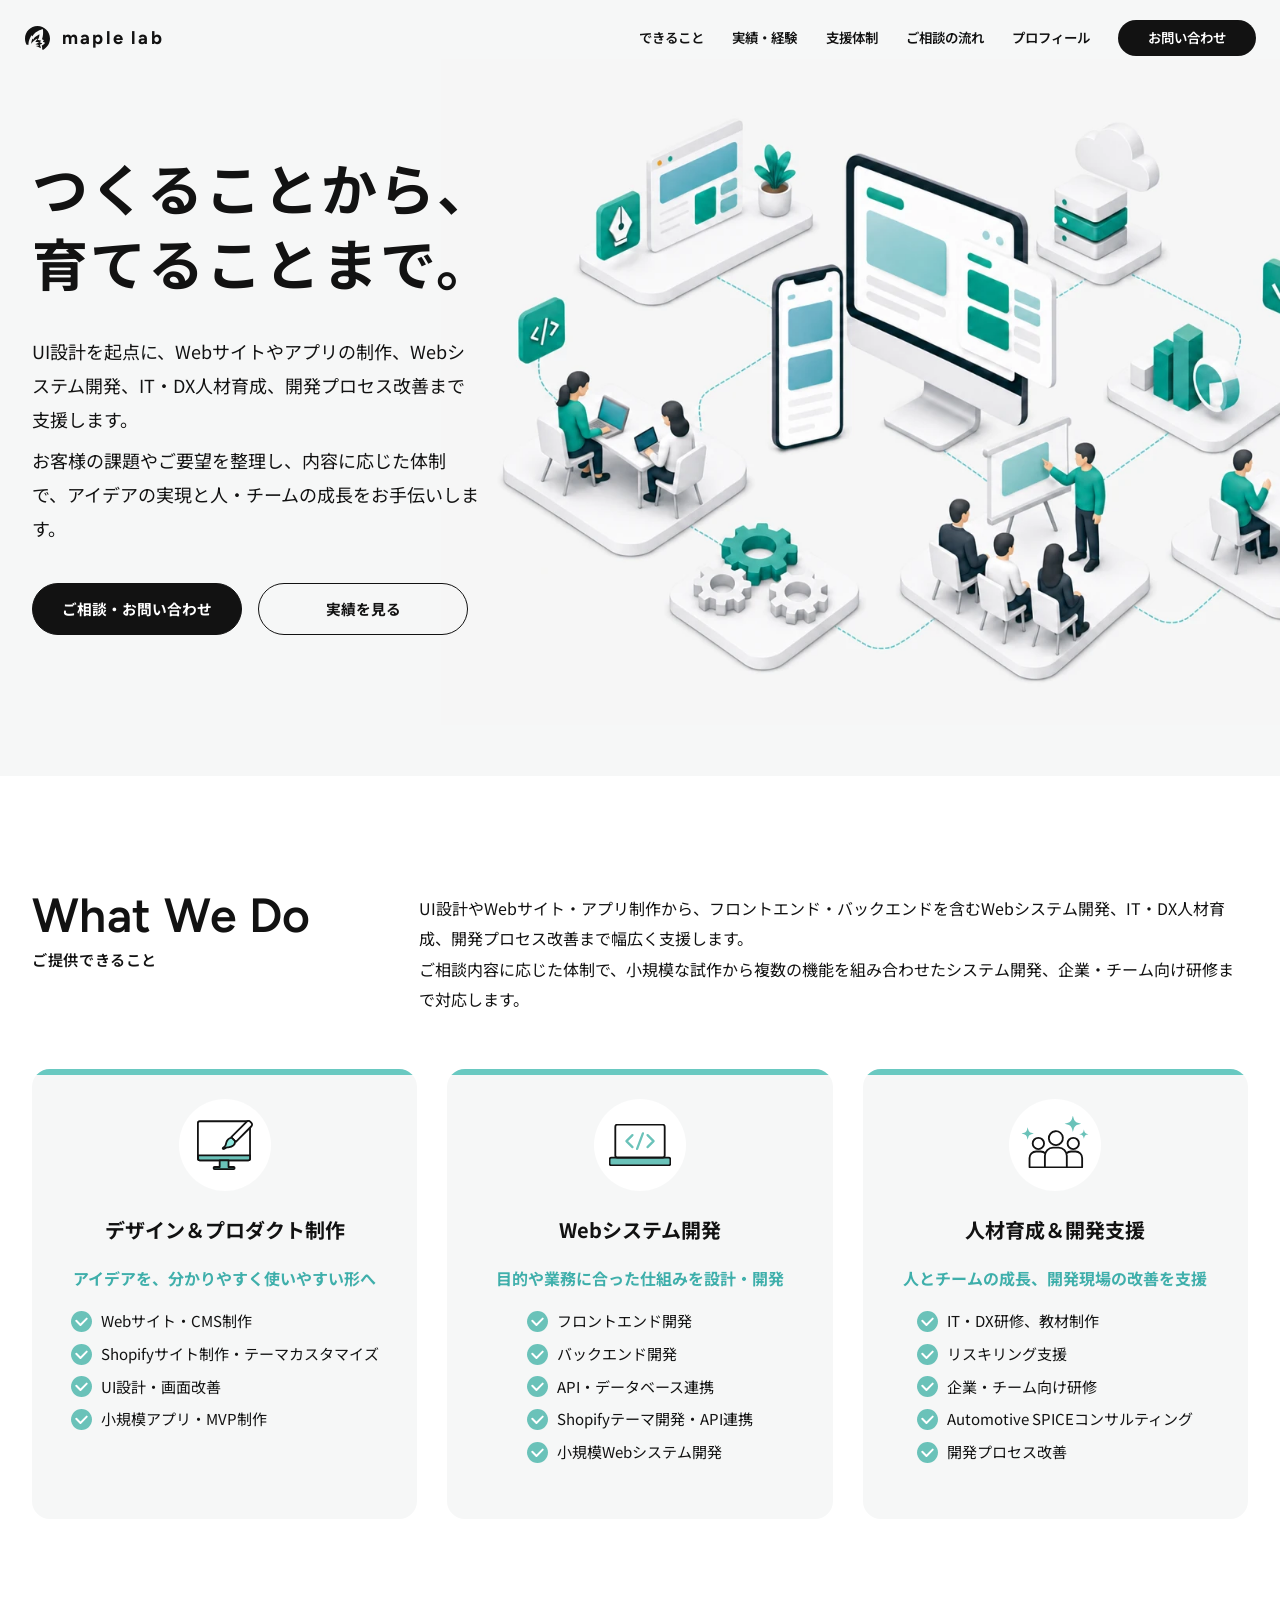
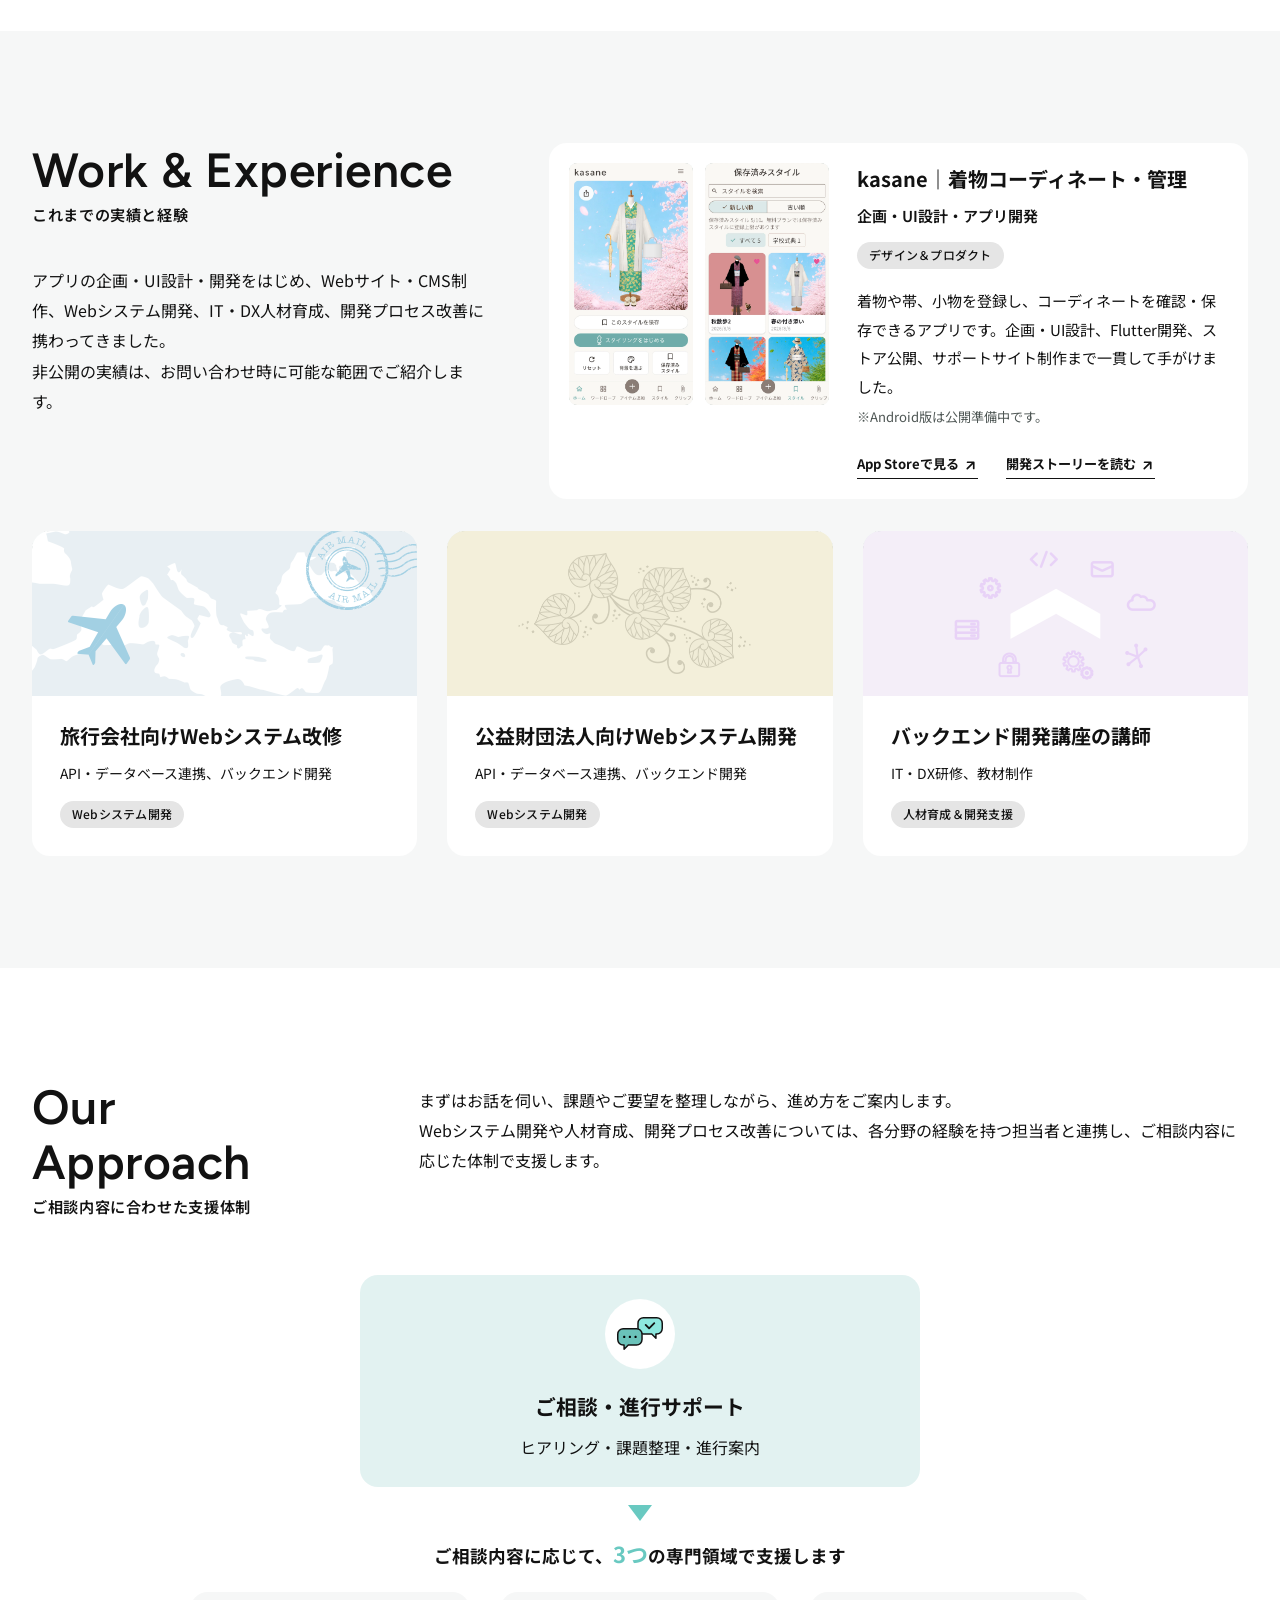
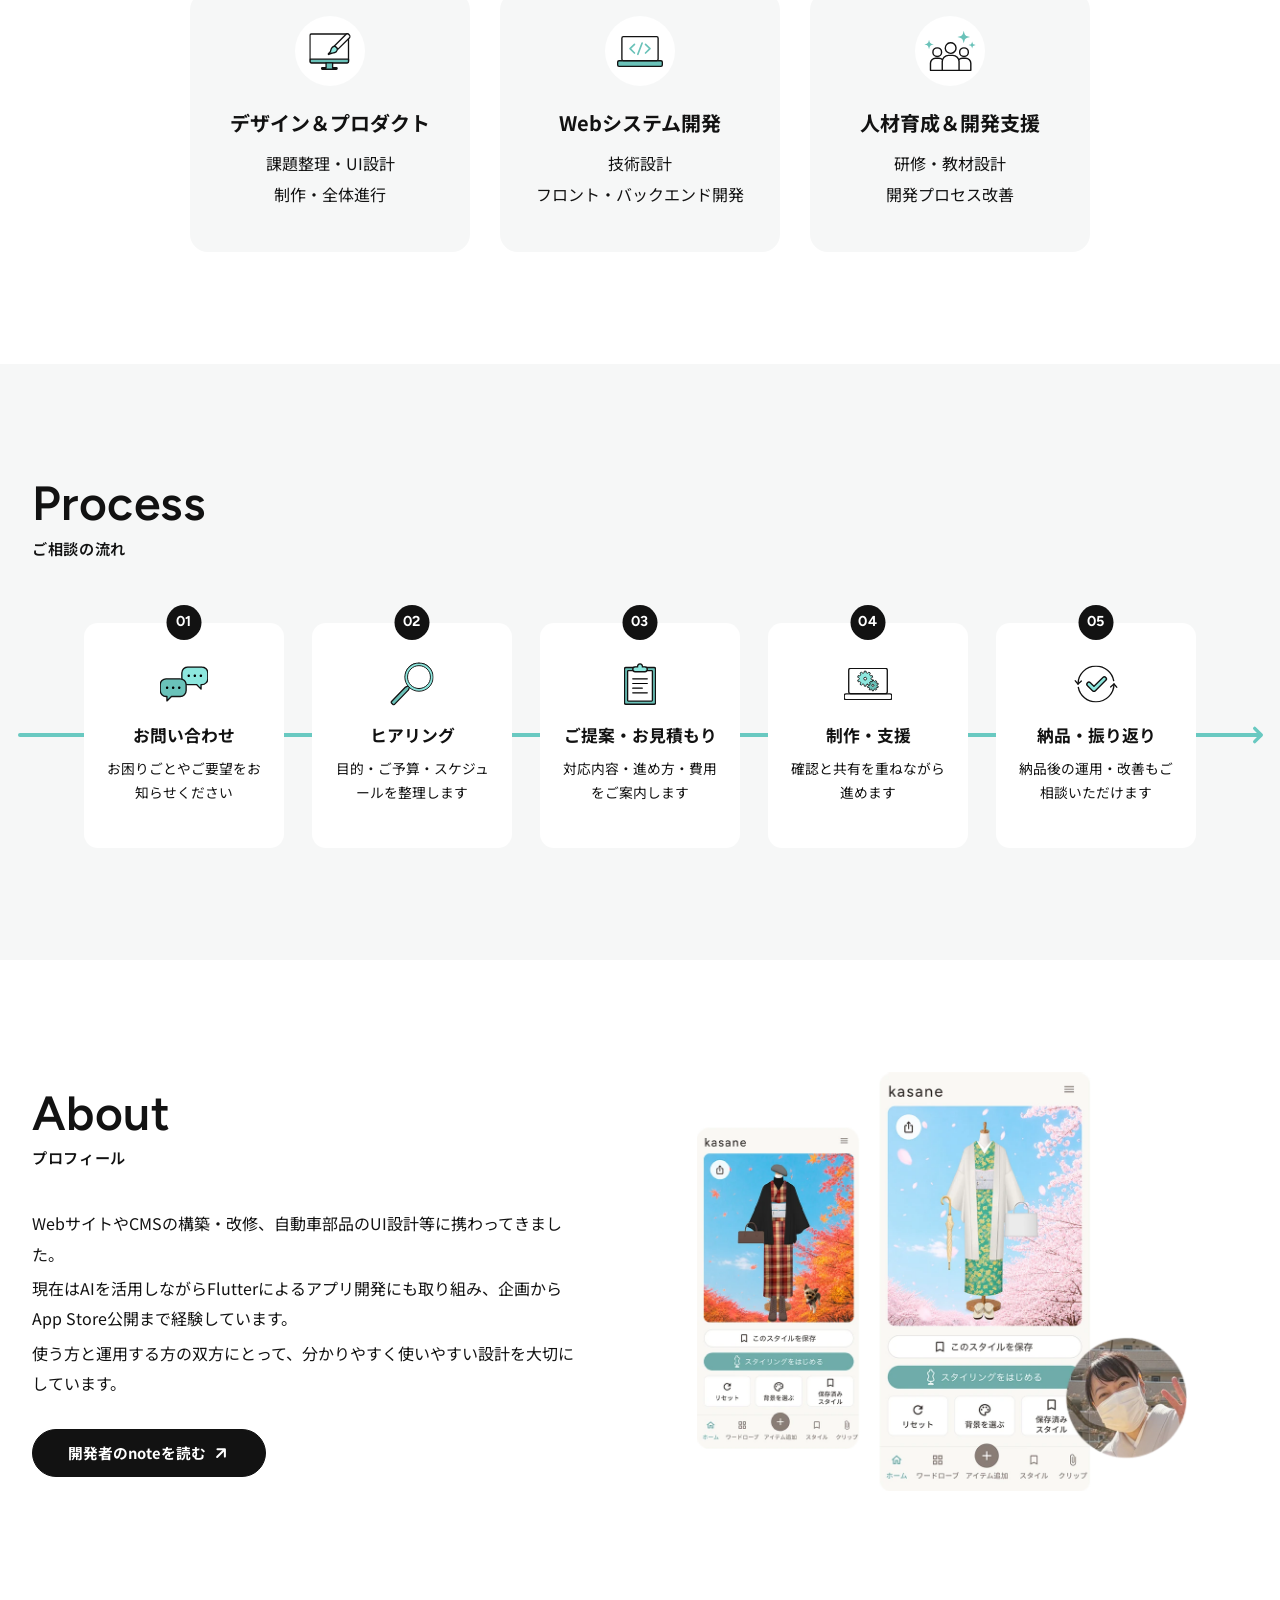
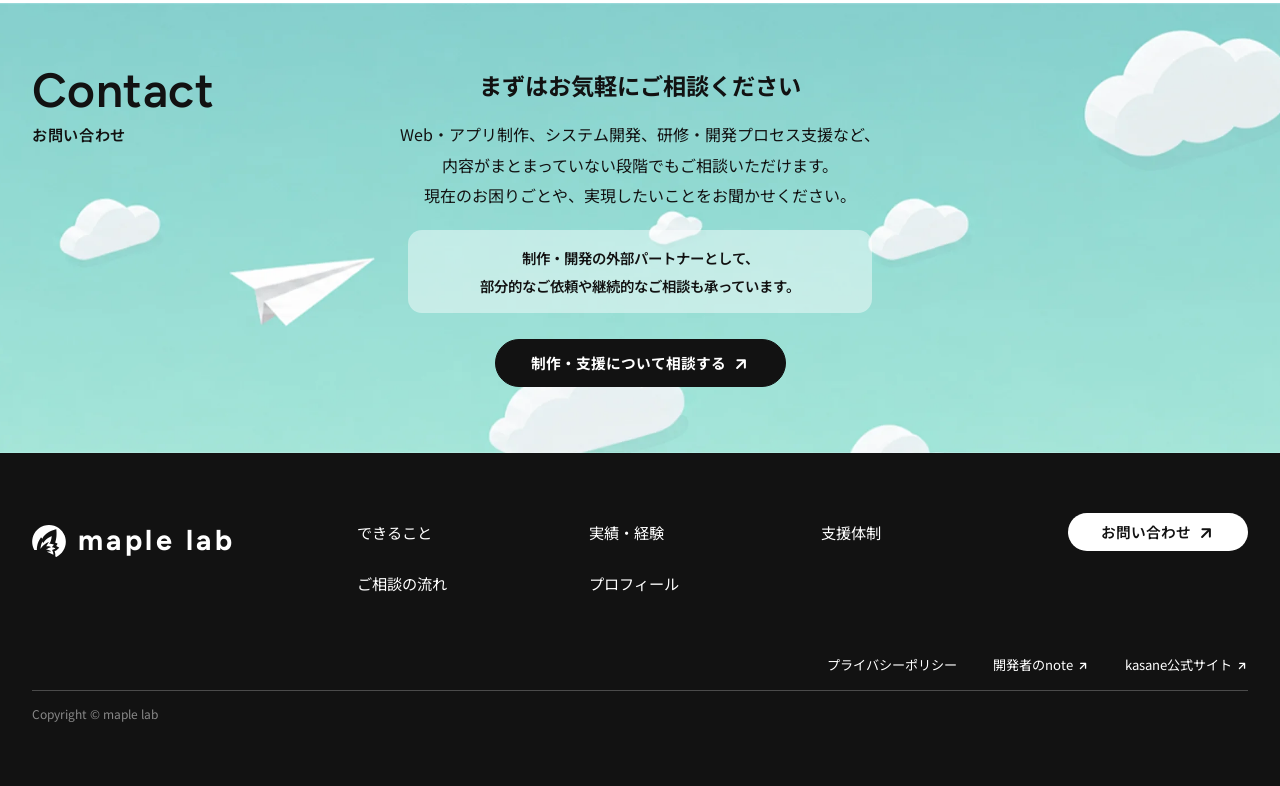
==== commit 4424e2b1: "Add files via upload" ====
--- a/index.html
+++ b/index.html
@@ -3,7 +3,24 @@
 <head>
   <meta charset="utf-8">
   <meta name="viewport" content="width=device-width, initial-scale=1">
+  <meta name="google-site-verification" content="j4yhQ_KEHf3DusrR2J-Ca4LjYe7JDAU4iwgouk1J-TM">
   <meta name="description" content="maple labは、UI設計を起点に、Webサイト・アプリ制作、Webシステム開発、IT・DX研修、開発プロセス改善を支援します。小規模なご相談から継続的な開発支援まで対応します。">
+  <meta property="og:type" content="website">
+  <meta property="og:locale" content="ja_JP">
+  <meta property="og:site_name" content="maple lab">
+  <meta property="og:title" content="maple lab｜Web・アプリ制作・システム開発">
+  <meta property="og:description" content="UI設計を起点に、Web・アプリ制作、システム開発、IT・DX人材育成、開発プロセス改善を支援します。">
+  <meta property="og:url" content="https://maple-lab-jp.github.io/">
+  <meta property="og:image" content="https://maple-lab-jp.github.io/assets/images/ogp.png">
+  <meta property="og:image:type" content="image/png">
+  <meta property="og:image:width" content="1200">
+  <meta property="og:image:height" content="630">
+  <meta property="og:image:alt" content="maple lab つくることから、育てることまで。">
+  <meta name="twitter:card" content="summary_large_image">
+  <meta name="twitter:title" content="maple lab｜Web・アプリ制作・システム開発">
+  <meta name="twitter:description" content="UI設計を起点に、Web・アプリ制作、システム開発、IT・DX人材育成、開発プロセス改善を支援します。">
+  <meta name="twitter:image" content="https://maple-lab-jp.github.io/assets/images/ogp.png">
+  <meta name="twitter:image:alt" content="maple lab つくることから、育てることまで。">
   <title>maple lab｜Web・アプリ制作、システム開発、IT・DX人材育成</title>
   <link rel="canonical" href="https://maple-lab-jp.github.io/">
   <link rel="icon" href="assets/images/favicon.ico">
@@ -167,7 +184,7 @@
             <h3>ご相談・進行サポート</h3><p>ヒアリング・課題整理・進行案内</p>
           </article>
           <div class="flow-arrow" aria-hidden="true"></div>
-          <p class="flow-copy">ご相談内容に応じて、3つの専門領域で支援します</p>
+          <p class="flow-copy">ご相談内容に応じて、<br class="flow-copy-mobile-break"><strong>3つ</strong>の専門領域で支援します</p>
           <div class="approach-grid">
             <article class="approach-card">
               <figure class="media approach-icon"><img src="assets/images/icon-design.svg" alt="" loading="lazy"></figure>
--- a/assets/css/style.css
+++ b/assets/css/style.css
@@ -476,6 +476,12 @@
   border-top: 16px solid var(--accent);
 }
 .flow-copy { margin: 0 0 18px; font-size: 1.1rem; font-weight: 700; }
+.flow-copy strong {
+  color: var(--accent);
+  font-size: 1.25em;
+  font-weight: 700;
+}
+.flow-copy-mobile-break { display: none; }
 .approach-card {
   min-height: 260px;
   padding: 24px;
@@ -958,6 +964,7 @@
 
   .support-hub { padding: 24px 22px; }
   .flow-copy { font-size: 1rem; }
+  .flow-copy-mobile-break { display: block; }
   .approach-card { min-height: 0; }
 
   .section-heading { margin-bottom: 52px; }
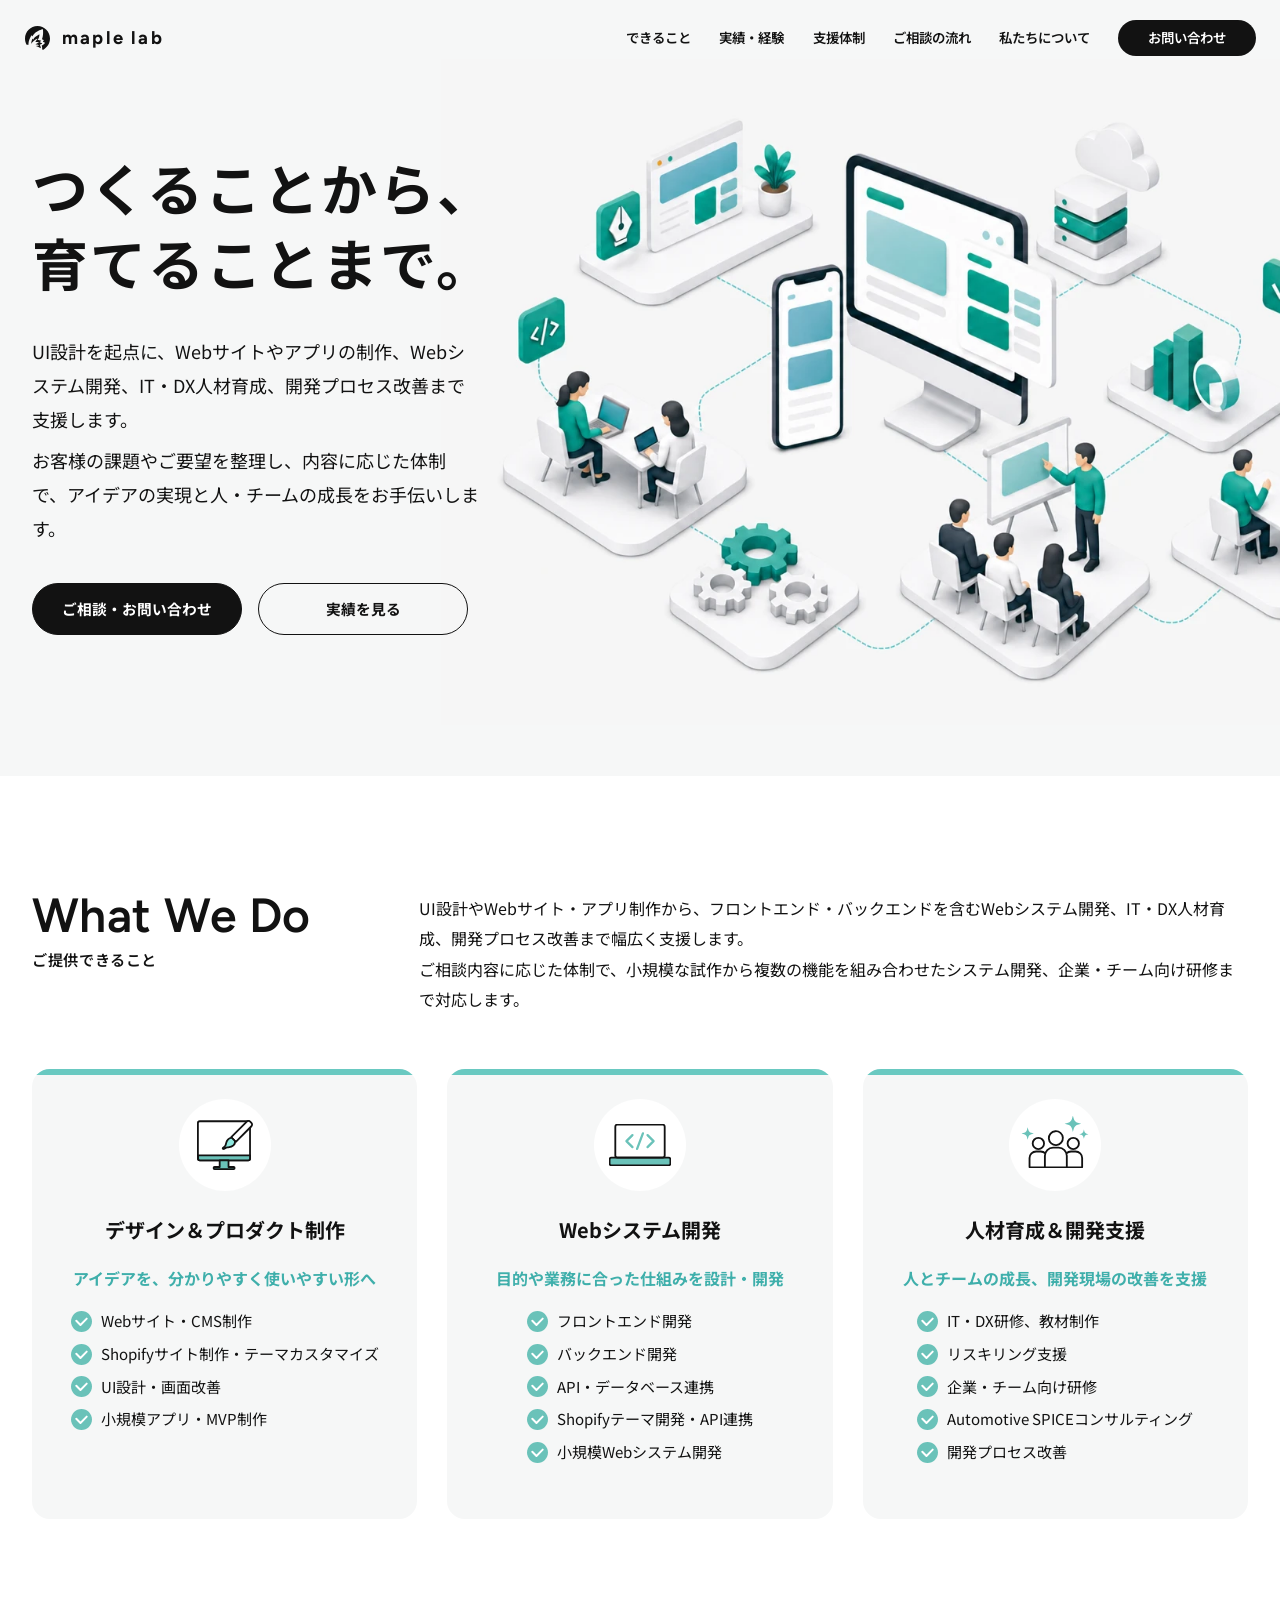
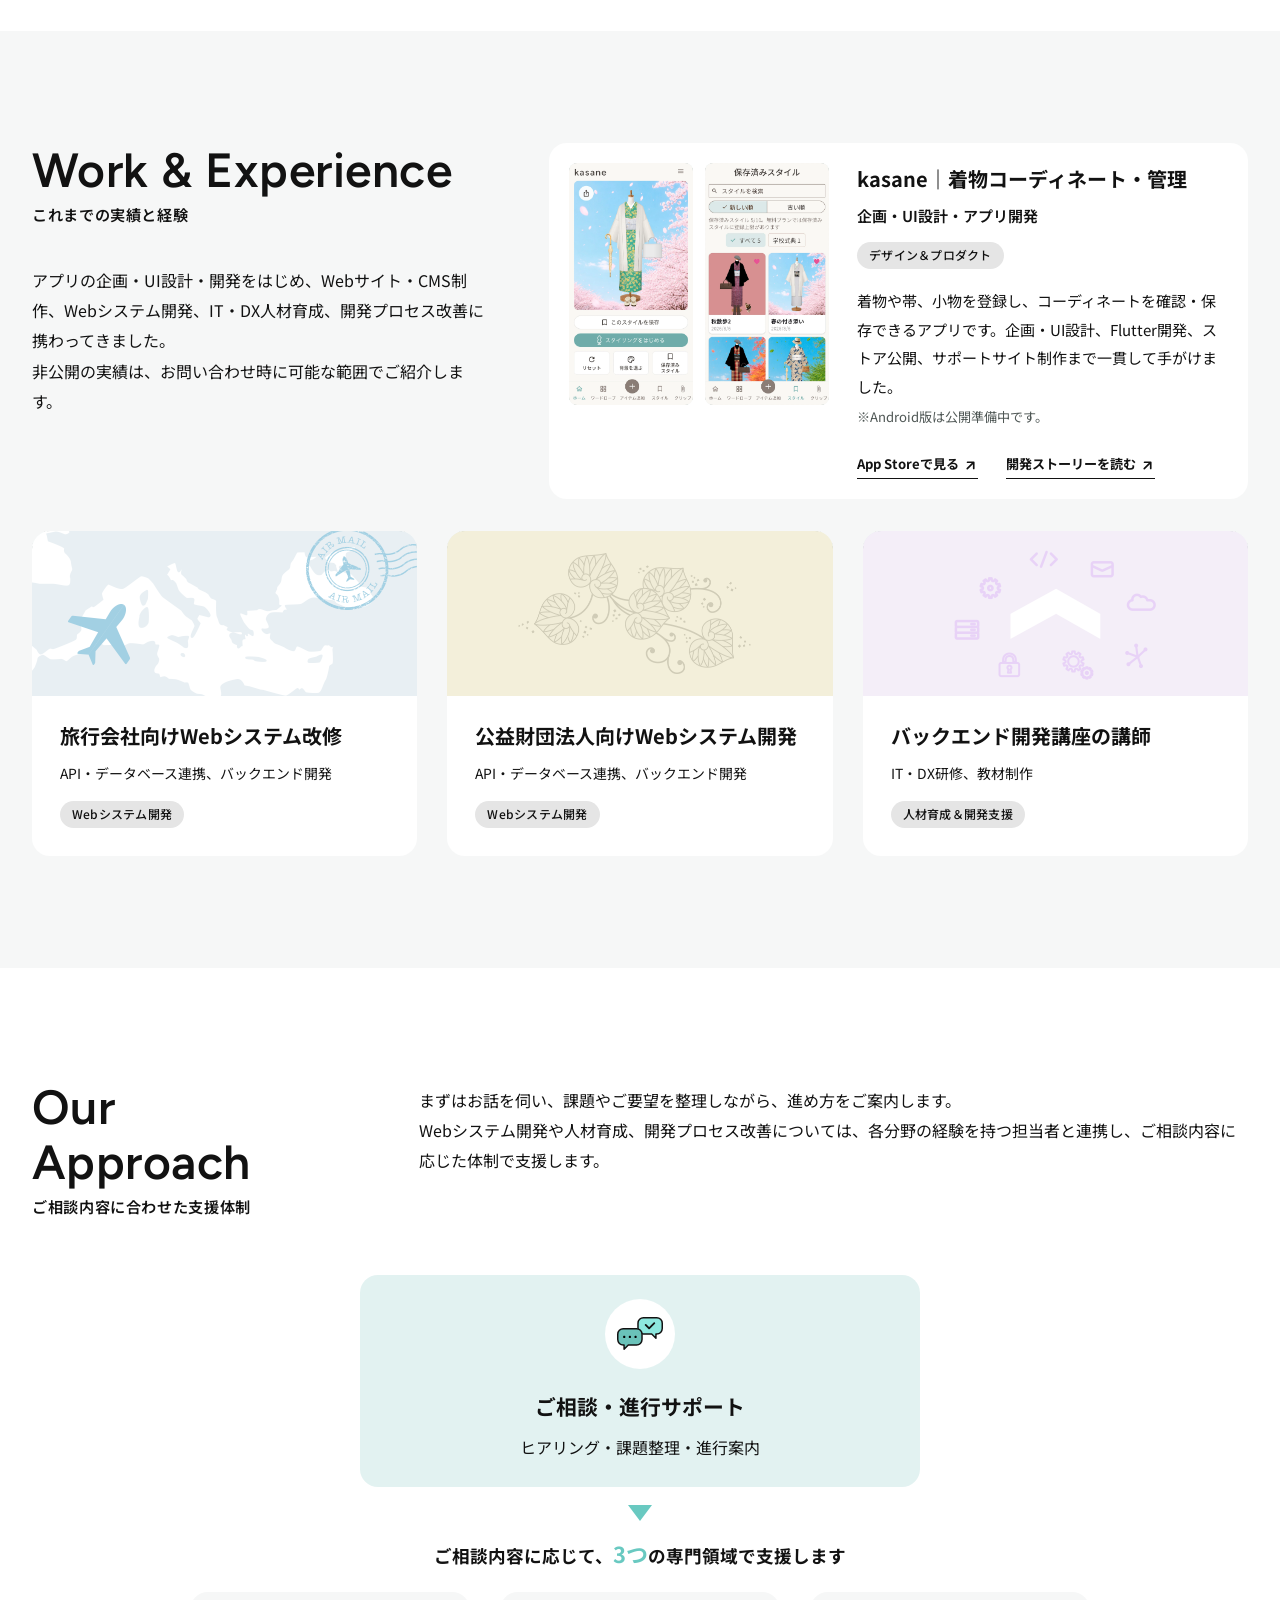
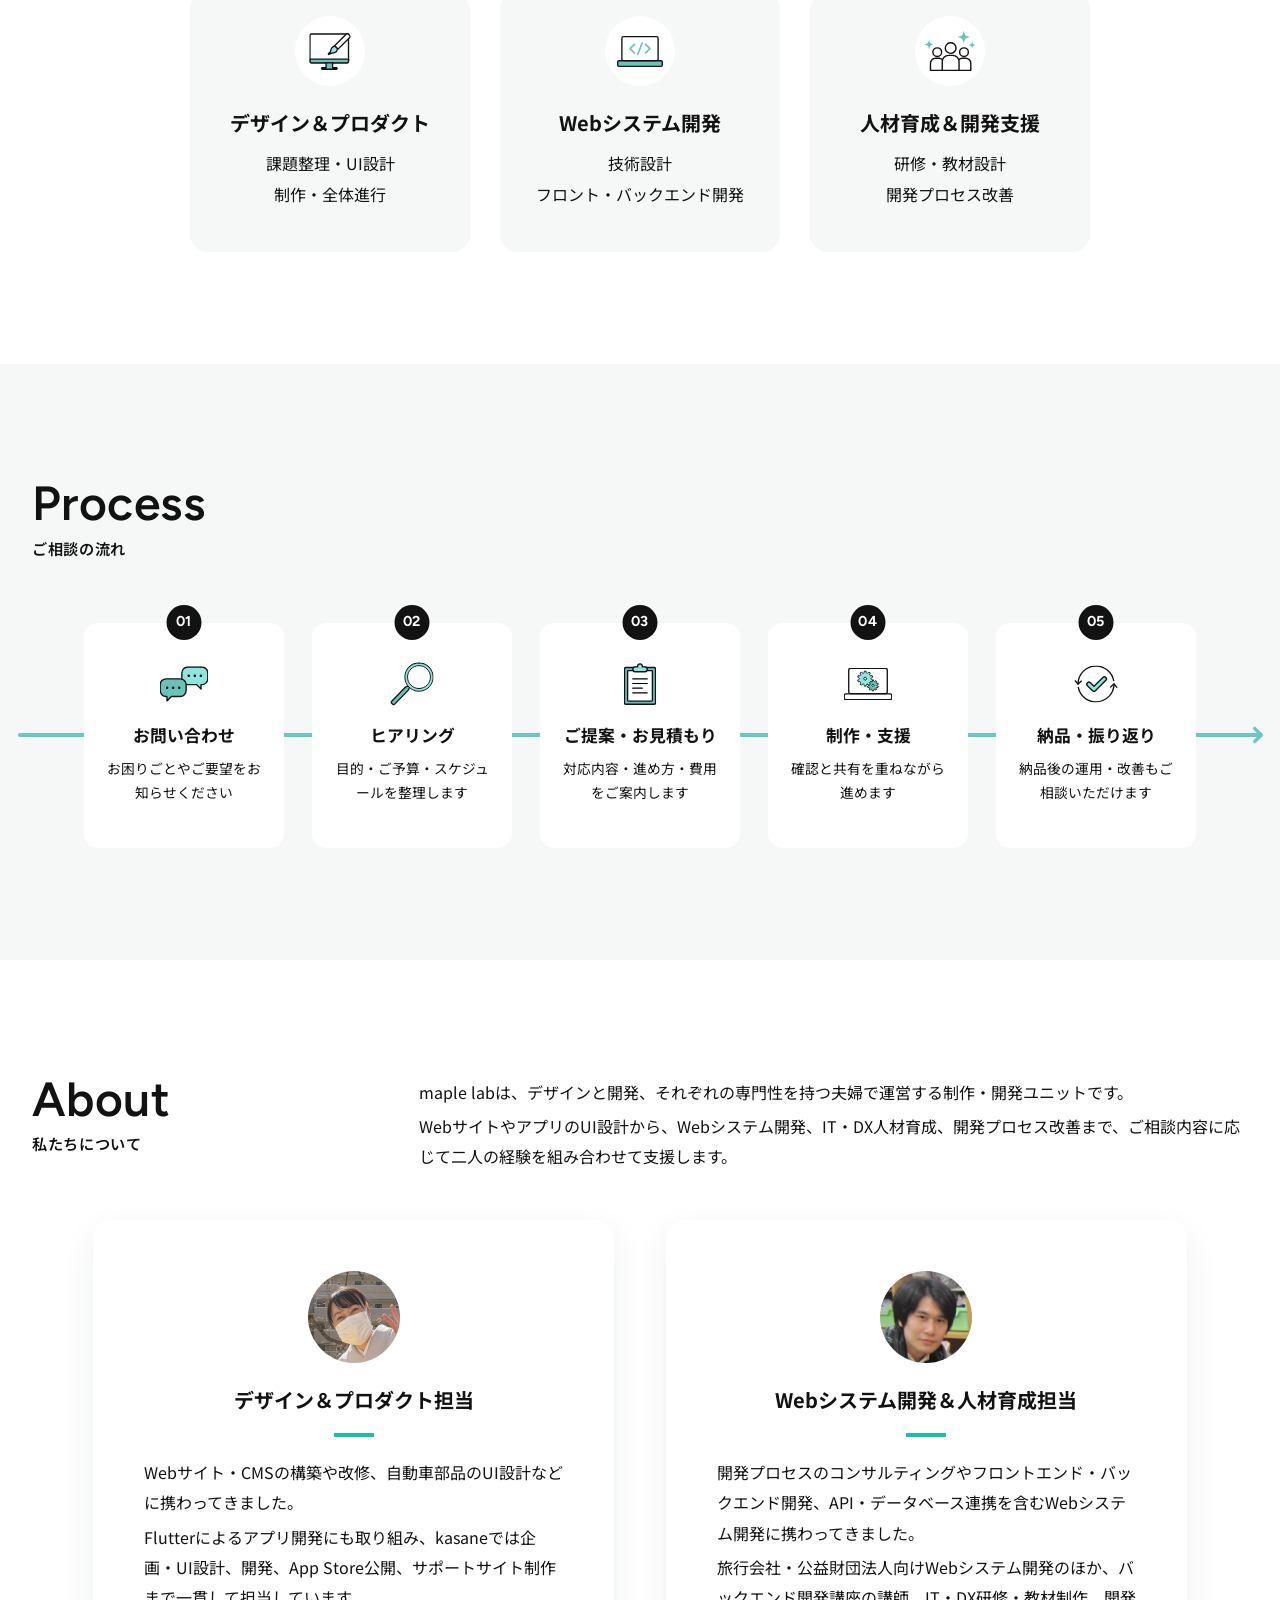
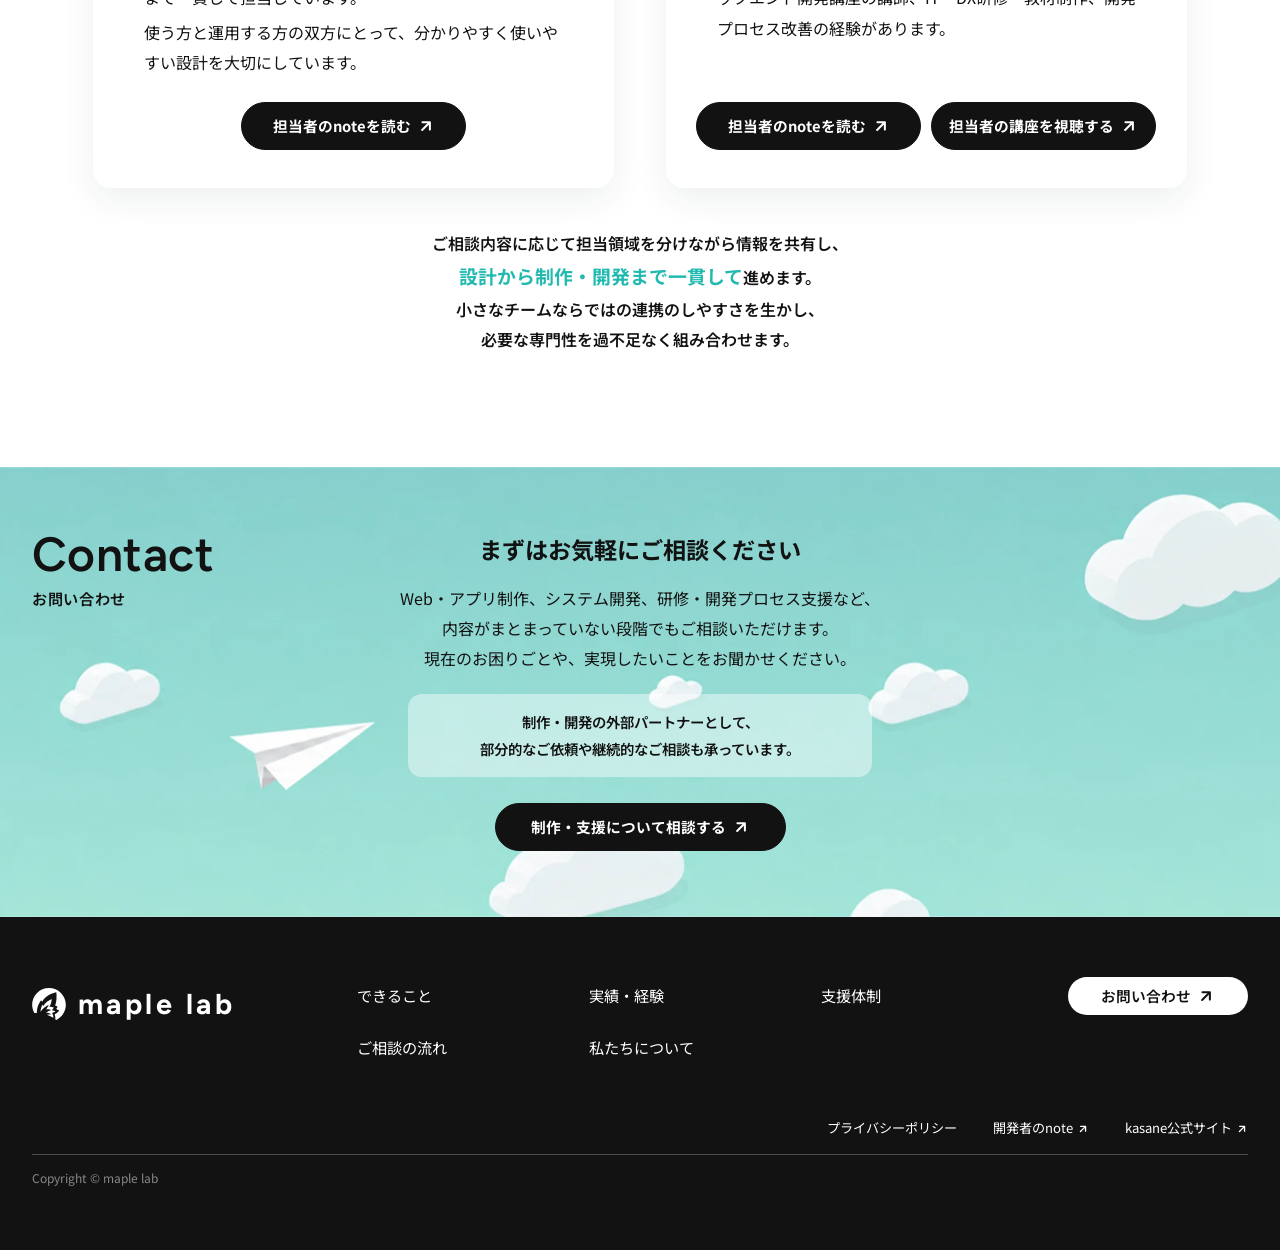
==== commit f0c0ced6: "Add files via upload" ====
--- a/index.html
+++ b/index.html
@@ -42,7 +42,7 @@
   <a class="skip-link" href="#main">本文へ移動</a>
   <header class="site-header" id="top">
     <div class="header-inner">
-      <a class="brand" href="#top" aria-label="maple lab トップへ">
+      <a class="brand" href="./" aria-label="maple lab トップへ">
         <span class="brand-mark" aria-hidden="true"></span><span>maple lab</span>
       </a>
       <button class="menu-button" type="button" aria-expanded="false" aria-controls="global-menu">
@@ -54,7 +54,7 @@
         <a href="#works">実績・経験</a>
         <a href="#approach">支援体制</a>
         <a href="#process">ご相談の流れ</a>
-        <a href="#about">プロフィール</a>
+        <a href="#about">私たちについて</a>
         <a class="nav-contact" href="#contact">お問い合わせ</a>
         <div class="menu-meta">
           <a href="privacy/">プライバシーポリシー</a>
@@ -235,17 +235,56 @@
       </div>
     </section>
     <section class="section" id="about" aria-labelledby="about-title">
-      <div class="container about-grid">
-        <div class="about-copy">
-          <h2 id="about-title">About</h2><p class="section-label">プロフィール</p>
-          <p>WebサイトやCMSの構築・改修、自動車部品のUI設計等に携わってきました。</p>
-          <p>現在はAIを活用しながらFlutterによるアプリ開発にも取り組み、企画からApp Store公開まで経験しています。</p>
-          <p>使う方と運用する方の双方にとって、分かりやすく使いやすい設計を大切にしています。</p>
-          <a class="button button-primary" href="https://note.com/jazzy_hyssop9690" target="_blank" rel="noopener noreferrer">開発者のnoteを読む <img src="assets/images/arrow-new-window.svg" alt="" width="18" height="17" aria-hidden="true"></a>
-        </div>
-        <figure class="media about-media">
-          <img src="assets/images/about-profile.webp" alt="kasaneの画面を用いたプロフィールイメージ" loading="lazy">
-        </figure>
+      <div class="container">
+        <div class="section-intro about-intro">
+          <div>
+            <h2 id="about-title">About</h2>
+            <p class="section-label">私たちについて</p>
+          </div>
+          <div class="about-lead">
+            <p>maple labは、デザインと開発、それぞれの専門性を持つ夫婦で運営する制作・開発ユニットです。</p>
+            <p>WebサイトやアプリのUI設計から、Webシステム開発、IT・DX人材育成、開発プロセス改善まで、ご相談内容に応じて二人の経験を組み合わせて支援します。</p>
+          </div>
+        </div>
+
+        <div class="about-members">
+          <article class="about-member">
+            <figure class="member-portrait">
+              <img src="assets/images/about-design-profile.webp" alt="デザイン＆プロダクト担当者のプロフィール写真" loading="lazy">
+            </figure>
+            <h3>デザイン＆プロダクト担当</h3>
+            <div class="member-copy">
+              <p>Webサイト・CMSの構築や改修、自動車部品のUI設計などに携わってきました。</p>
+              <p>Flutterによるアプリ開発にも取り組み、kasaneでは企画・UI設計、開発、App Store公開、サポートサイト制作まで一貫して担当しています。</p>
+              <p>使う方と運用する方の双方にとって、分かりやすく使いやすい設計を大切にしています。</p>
+            </div>
+            <div class="member-actions">
+              <a class="button button-primary" href="https://note.com/jazzy_hyssop9690" target="_blank" rel="noopener noreferrer">担当者のnoteを読む <img src="assets/images/arrow-new-window.svg" alt="" width="18" height="17" aria-hidden="true"></a>
+            </div>
+          </article>
+
+          <article class="about-member">
+            <figure class="member-portrait">
+              <img src="assets/images/about-system-profile.webp" alt="Webシステム開発＆人材育成担当者のプロフィール写真" loading="lazy">
+            </figure>
+            <h3>Webシステム開発＆人材育成担当</h3>
+            <div class="member-copy">
+              <p>開発プロセスのコンサルティングやフロントエンド・バックエンド開発、API・データベース連携を含むWebシステム開発に携わってきました。</p>
+              <p>旅行会社・公益財団法人向けWebシステム開発のほか、バックエンド開発講座の講師、IT・DX研修・教材制作、開発プロセス改善の経験があります。</p>
+            </div>
+            <div class="member-actions">
+              <a class="button button-primary" href="https://note.com/kaz_sugi_89" target="_blank" rel="noopener noreferrer">担当者のnoteを読む <img src="assets/images/arrow-new-window.svg" alt="" width="18" height="17" aria-hidden="true"></a>
+              <a class="button button-primary" href="https://www.udemy.com/user/kazuhiko-sugimoto-3/" target="_blank" rel="noopener noreferrer">担当者の講座を視聴する <img src="assets/images/arrow-new-window.svg" alt="" width="18" height="17" aria-hidden="true"></a>
+            </div>
+          </article>
+        </div>
+
+        <div class="about-summary">
+          <p>ご相談内容に応じて担当領域を分けながら情報を共有し、</p>
+          <p><strong>設計から制作・開発まで一貫して</strong>進めます。</p>
+          <p>小さなチームならではの連携のしやすさを生かし、</p>
+          <p>必要な専門性を過不足なく組み合わせます。</p>
+        </div>
       </div>
     </section>
     <section class="contact" id="contact" aria-labelledby="contact-title">
@@ -263,11 +302,11 @@
   </main>
   <footer class="site-footer">
     <div class="container footer-grid">
-      <a class="brand footer-brand" href="#top">maple lab</a>
+      <a class="brand footer-brand" href="./">maple lab</a>
       <nav class="footer-nav" aria-label="フッターメニュー">
         <a href="#services">できること</a><a href="#works">実績・経験</a>
         <a href="#approach">支援体制</a><a href="#process">ご相談の流れ</a>
-        <a href="#about">プロフィール</a><a href="contact/">お問い合わせ</a>
+        <a href="#about">私たちについて</a><a href="contact/">お問い合わせ</a>
       </nav>
       <ul class="footer-meta">
         <li><a href="privacy/">プライバシーポリシー</a></li>
--- a/assets/css/style.css
+++ b/assets/css/style.css
@@ -563,21 +563,69 @@
 }
 .process-card:nth-child(3) .process-icon img { transform: scale(.58); }
 
-.about-grid {
-  display: grid;
-  grid-template-columns: minmax(391px, .95fr) minmax(480px, 1.05fr);
-  gap: 50px;
+.about-intro { margin-bottom: 48px; }
+.about-lead p { margin: 5px 0 0; }
+.about-lead p + p { margin-top: 4px; }
+.about-members {
+  width: 90%;
+  margin-inline: auto;
+  display: grid;
+  grid-template-columns: repeat(2, minmax(0, 1fr));
+  gap: clamp(28px, 4vw, 52px);
+}
+.about-member {
+  min-width: 0;
+  padding: clamp(34px, 4vw, 54px) clamp(28px, 4vw, 52px) 38px;
+  display: flex;
+  flex-direction: column;
   align-items: center;
-}
-.about-copy p:not(.section-label) { margin: 36px 0 0; }
-.about-copy p:not(.section-label) + p:not(.section-label) { margin-top: 4px; }
-.about-copy .button { margin-top: 30px; }
-.about-media { margin: 0; border-radius: 24px; }
-.about-media::before { display: none; }
-.about-media img { object-fit: contain; }
-@media (min-width: 761px) {
-  .about-media { display: grid; place-items: center; }
-  .about-media img { width: 80%; height: auto; }
+  background: var(--surface);
+  border-radius: var(--radius);
+  box-shadow: var(--shadow);
+}
+.member-portrait {
+  position: relative;
+  width: 92px;
+  aspect-ratio: 1;
+  margin: 0 0 18px;
+  overflow: hidden;
+  border-radius: 50%;
+}
+.member-portrait img {
+  width: 100%;
+  height: 100%;
+  object-fit: cover;
+}
+.about-member h3 { margin: 0; font-size: 1.25rem; text-align: center; }
+.about-member h3::after {
+  content: "";
+  width: 40px;
+  height: 4px;
+  margin: 14px auto 0;
+  display: block;
+  background: #22b9b0;
+}
+.member-copy { width: 100%; margin-top: 20px; }
+.member-copy p { margin: 0; }
+.member-copy p + p { margin-top: 4px; }
+.member-actions {
+  width: 100%;
+  margin-top: auto;
+  padding-top: 24px;
+  display: flex;
+  flex-wrap: wrap;
+  justify-content: center;
+  gap: 10px;
+}
+.member-actions .button { width: 225px; min-width: 0; padding: 8px 15px; gap: 6px; }
+.about-summary { margin-top: 40px; text-align: center; font-weight: 600; }
+.about-summary p { margin: 0; }
+.about-summary strong { color: #22b9b0; font-size: 1.18em; }
+@media (min-width: 1201px) {
+  .member-actions { width: calc(100% + clamp(56px, 8vw, 104px)); }
+}
+@media (min-width: 761px) and (max-width: 1200px) {
+  .about-members { grid-template-columns: 1fr; }
 }
 
 .contact {
@@ -836,7 +884,6 @@
   .hero-grid,
   .section-intro,
   .works-feature-row,
-  .about-grid,
   .contact-grid,
   .footer-grid { grid-template-columns: 1fr; }
   .footer-grid {
@@ -849,6 +896,7 @@
   .hero-copy { max-width: 700px; }
   .hero-media { min-height: 460px; order: -1; }
   .section-intro { gap: 30px; }
+  .about-members { grid-template-columns: 1fr; }
   .featured-work {
     height: auto;
     grid-template-columns: minmax(300px, .82fr) minmax(0, 1.18fr);
@@ -979,8 +1027,14 @@
   .step-number { left: -14px; width: 35px; height: 35px; font-size: .85rem; }
   .process-icon { width: 52px; align-self: center; }
 
-  .about-grid { gap: 40px; }
-  .about-copy .section-label + p { margin-top: 24px; }
+  .about-members { width: 100%; grid-template-columns: 1fr; gap: 24px; }
+  .about-intro { margin-bottom: 38px; }
+  .about-member { padding: 34px 24px 30px; }
+  .member-actions { flex-direction: column; }
+  .member-actions .button { width: 100%; min-width: 0; }
+  .about-summary { margin-top: 34px; }
+  .about-summary p { display: inline; }
+  .about-summary p::after { content: " "; }
   .contact { min-height: 0; padding: 60px 0; }
   .contact-copy { text-align: left; }
   .contact-copy h3 { font-size: 1.25rem; }
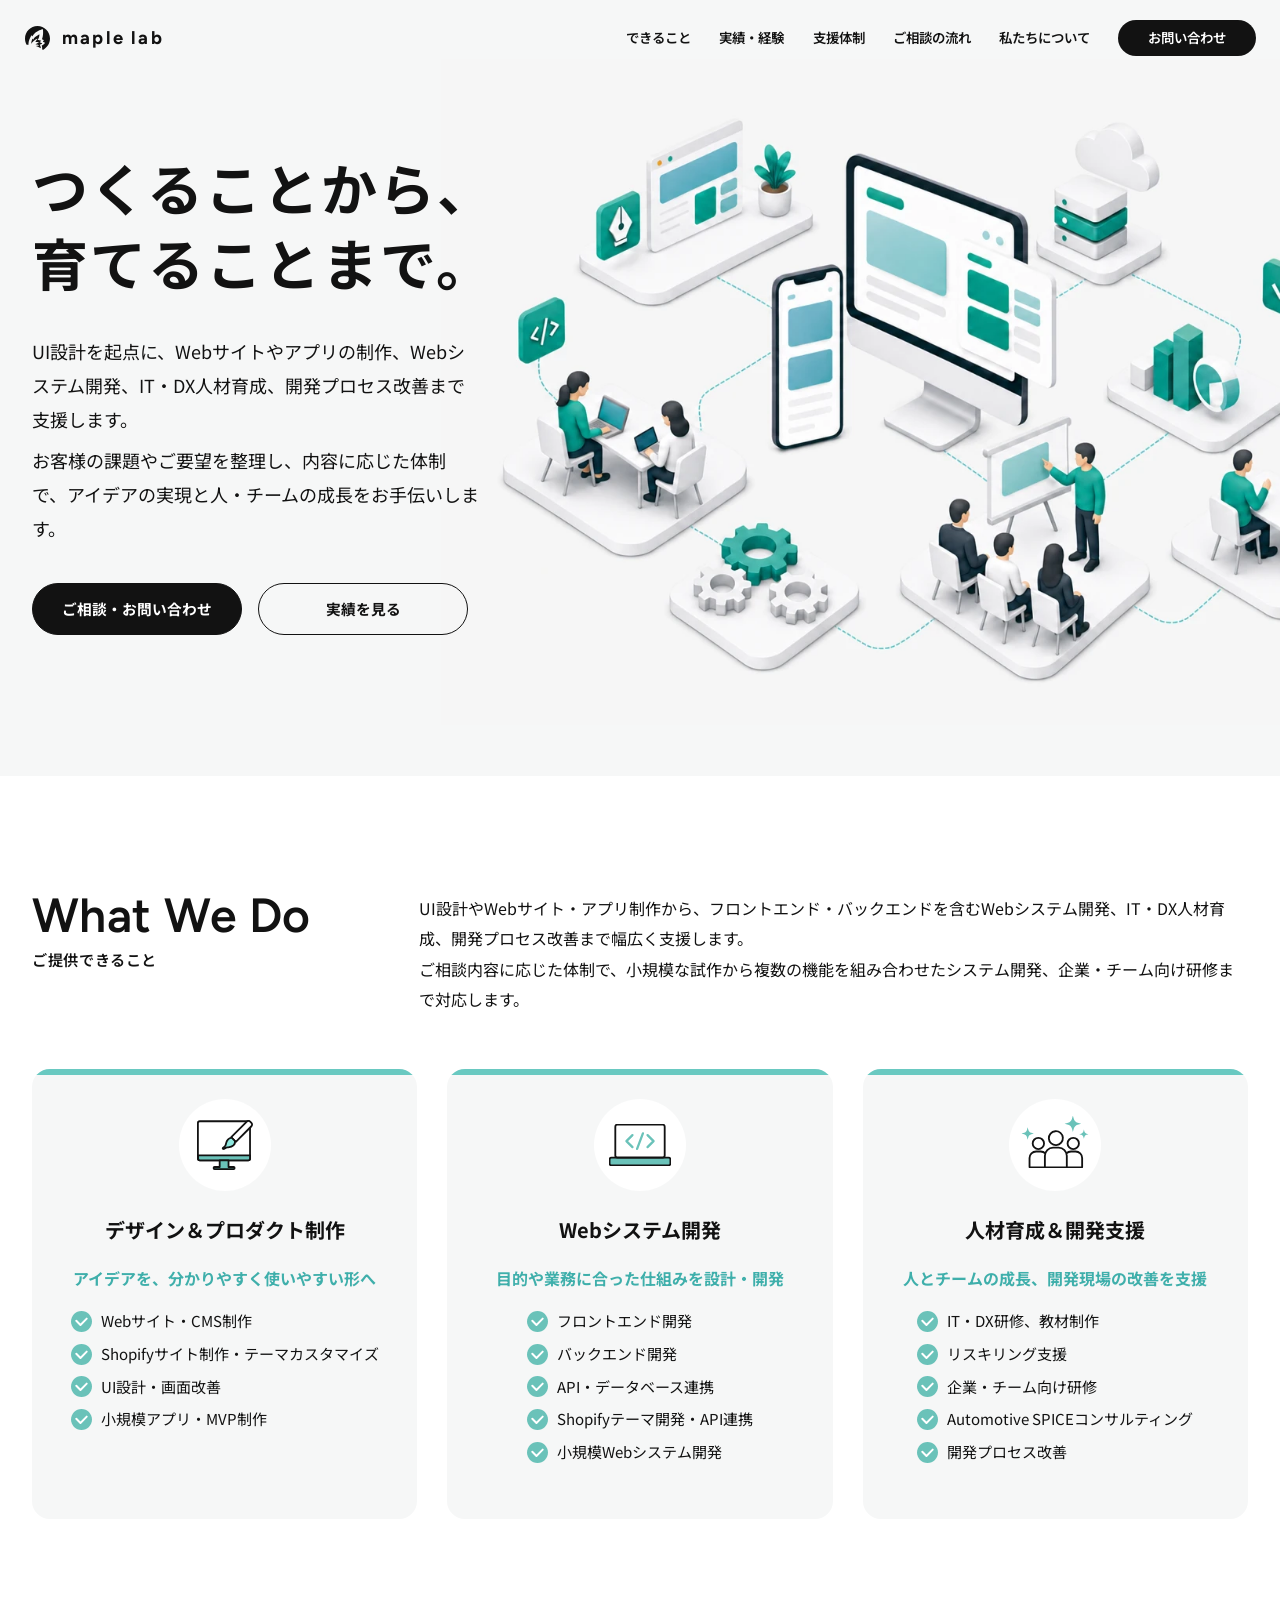
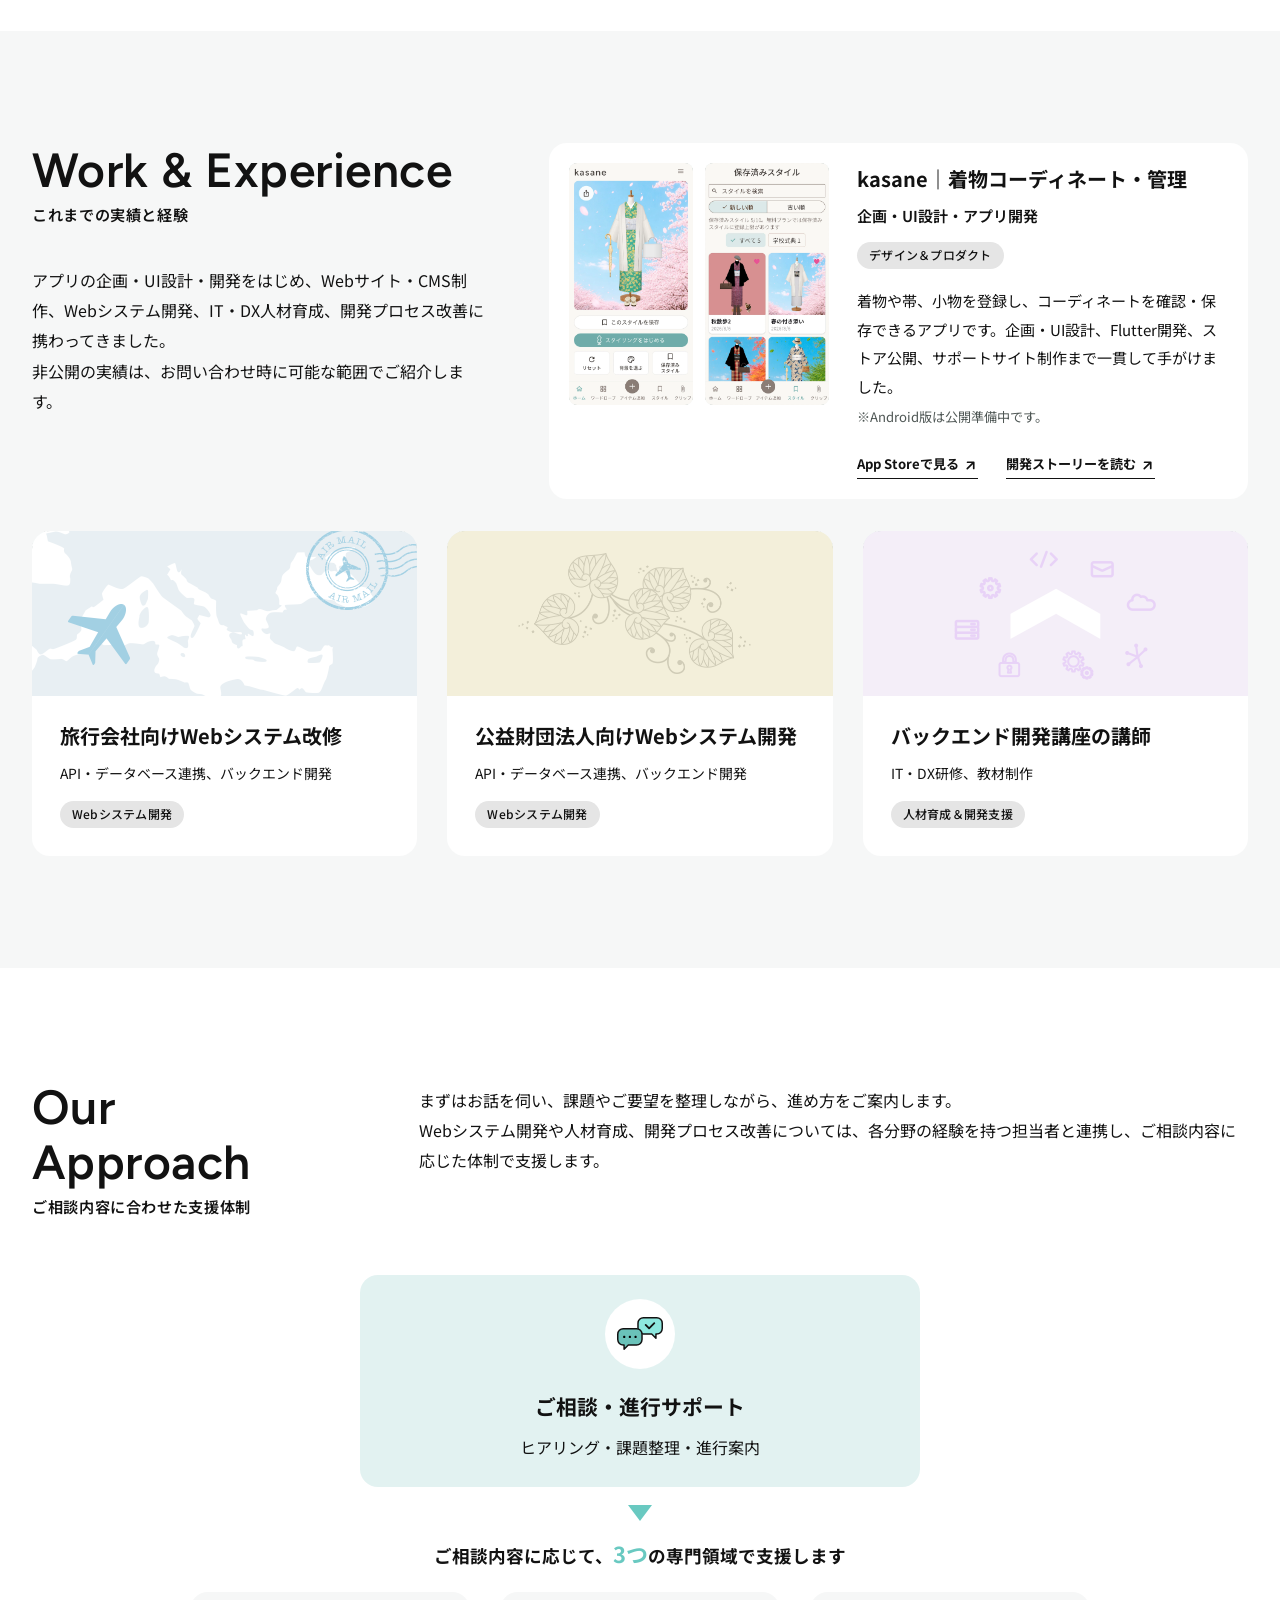
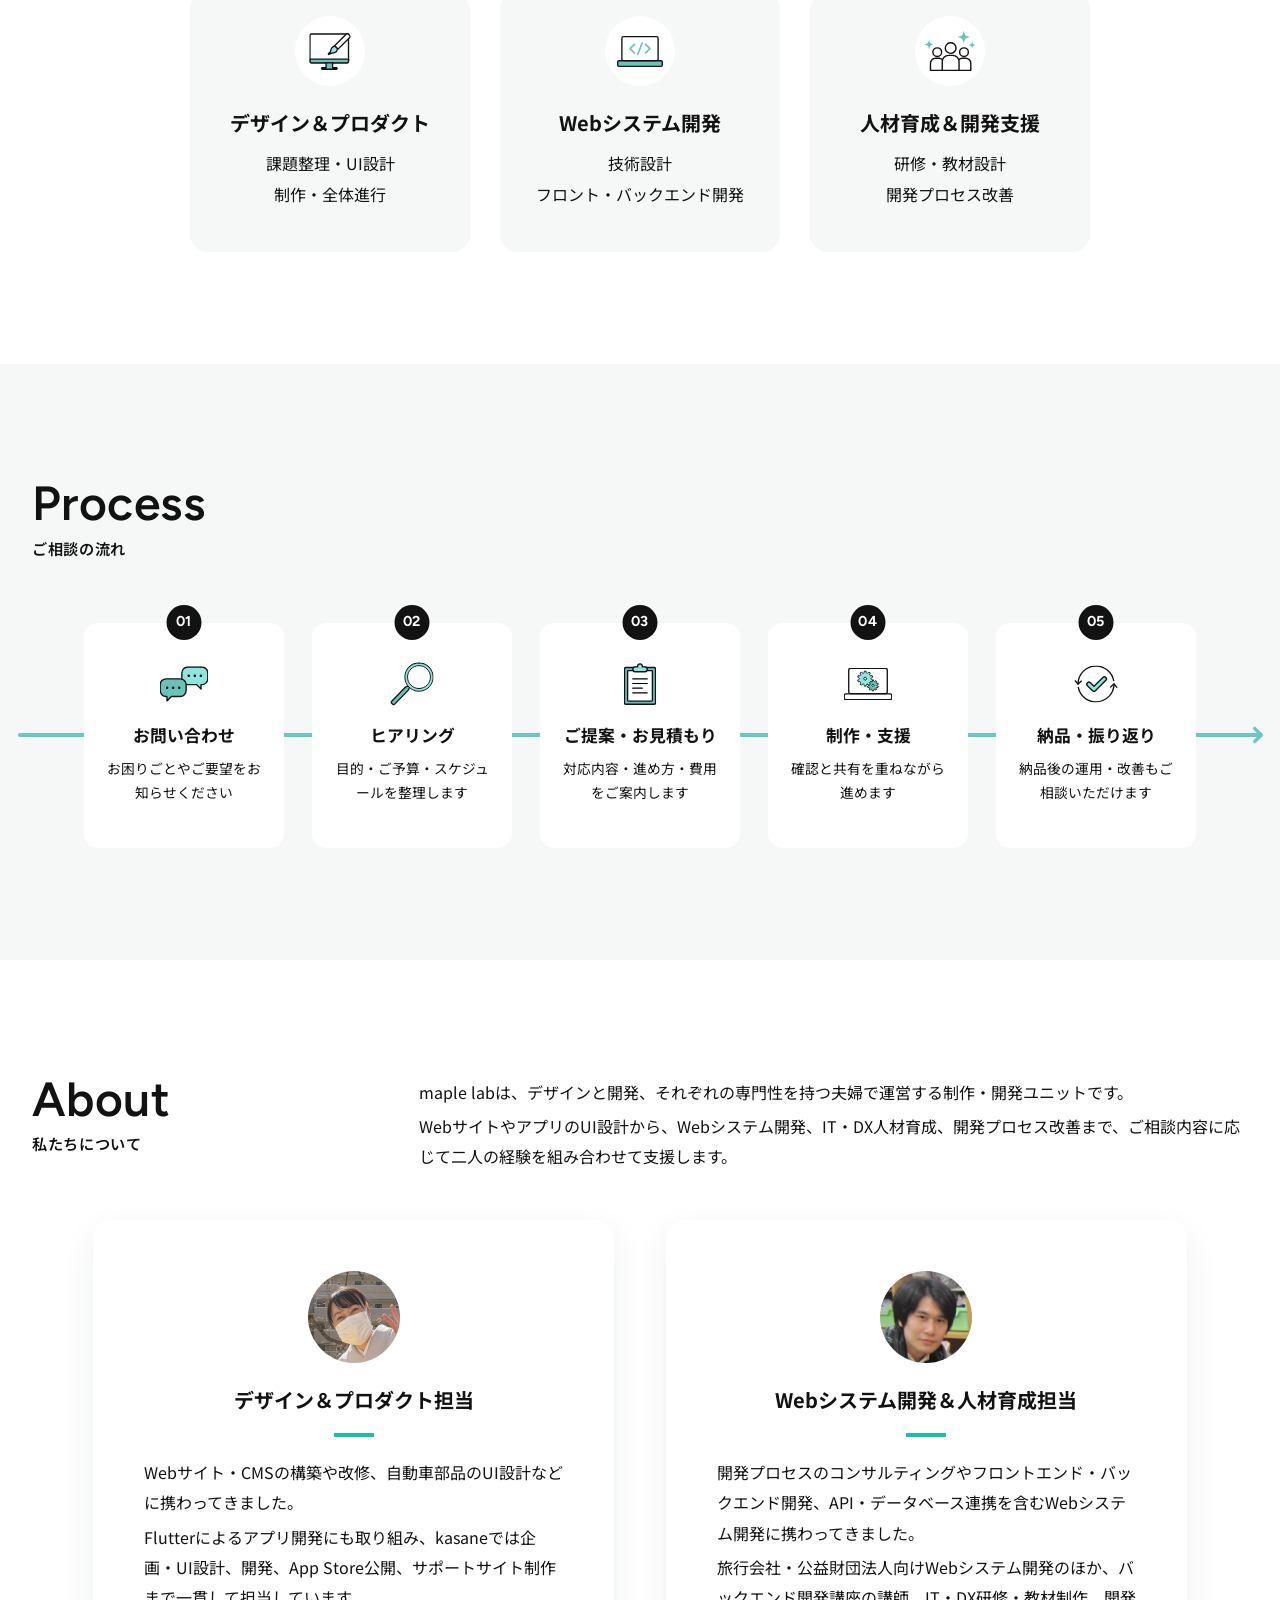
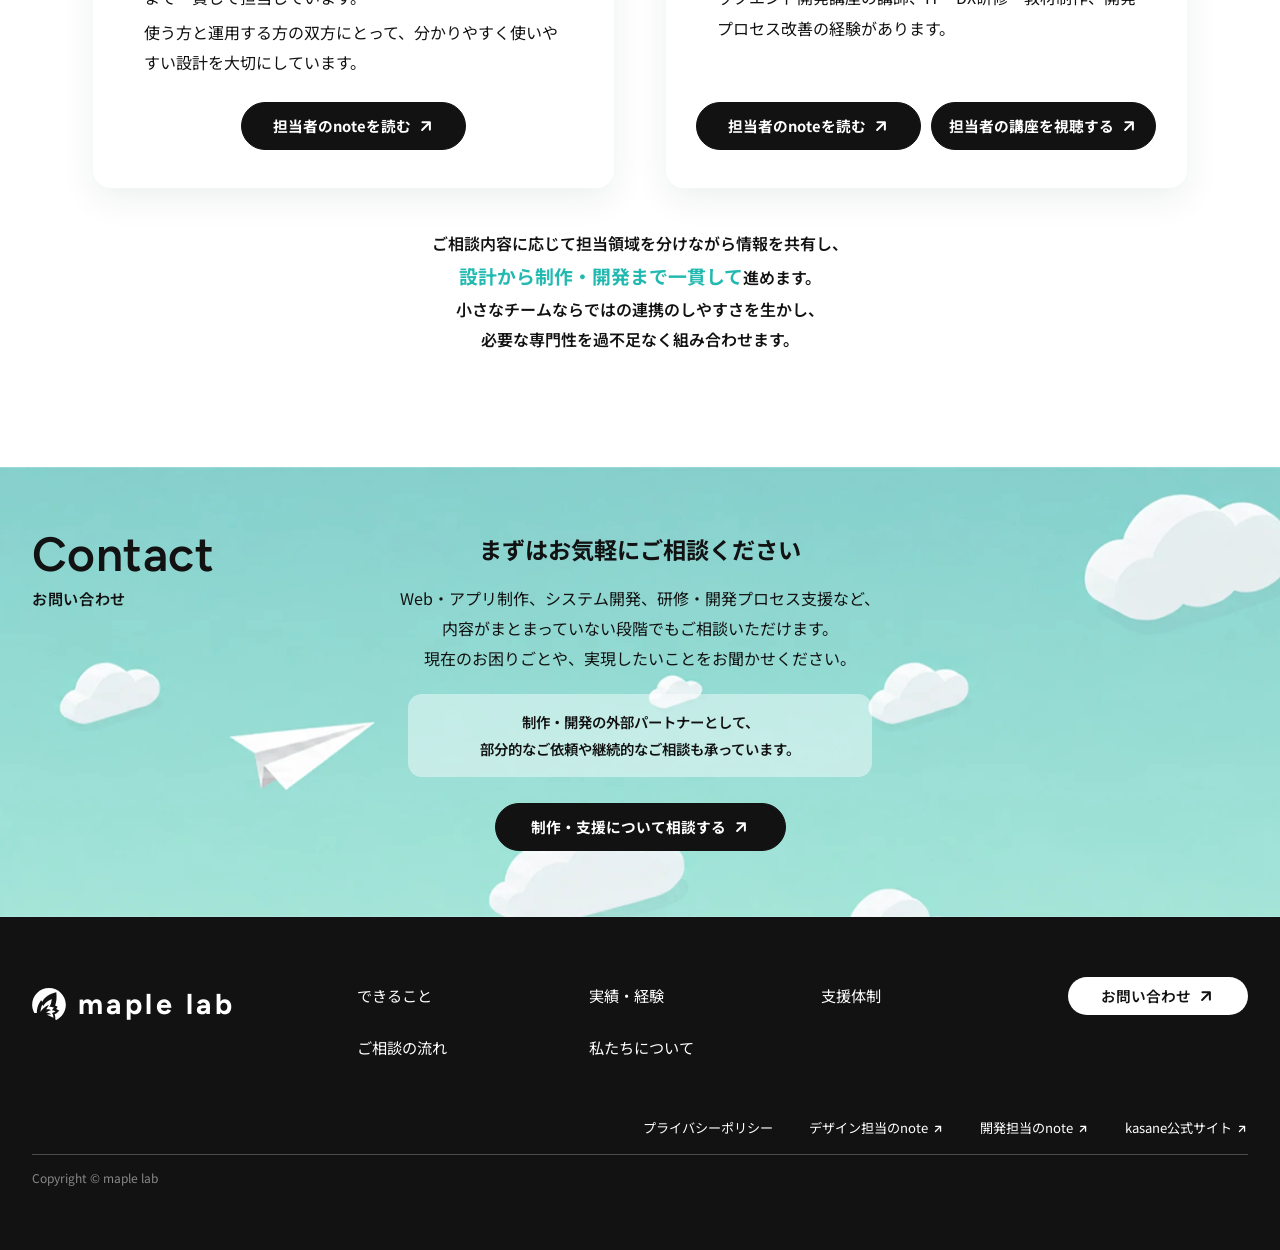
==== commit 1bc00646: "Add files via upload" ====
--- a/index.html
+++ b/index.html
@@ -58,7 +58,8 @@
         <a class="nav-contact" href="#contact">お問い合わせ</a>
         <div class="menu-meta">
           <a href="privacy/">プライバシーポリシー</a>
-          <a href="https://note.com/jazzy_hyssop9690" target="_blank" rel="noopener noreferrer">開発者のnote</a>
+          <a href="https://note.com/jazzy_hyssop9690" target="_blank" rel="noopener noreferrer">デザイン担当のnote</a>
+          <a href="https://note.com/kaz_sugi_89" target="_blank" rel="noopener noreferrer">開発担当のnote</a>
           <a href="kasane/">kasane公式サイト</a>
         </div>
       </nav>
@@ -310,7 +311,8 @@
       </nav>
       <ul class="footer-meta">
         <li><a href="privacy/">プライバシーポリシー</a></li>
-        <li><a href="https://note.com/jazzy_hyssop9690" target="_blank" rel="noopener noreferrer">開発者のnote</a></li>
+        <li><a href="https://note.com/jazzy_hyssop9690" target="_blank" rel="noopener noreferrer">デザイン担当のnote</a></li>
+        <li><a href="https://note.com/kaz_sugi_89" target="_blank" rel="noopener noreferrer">開発担当のnote</a></li>
         <li><a href="kasane/">kasane公式サイト</a></li>
       </ul>
     </div>
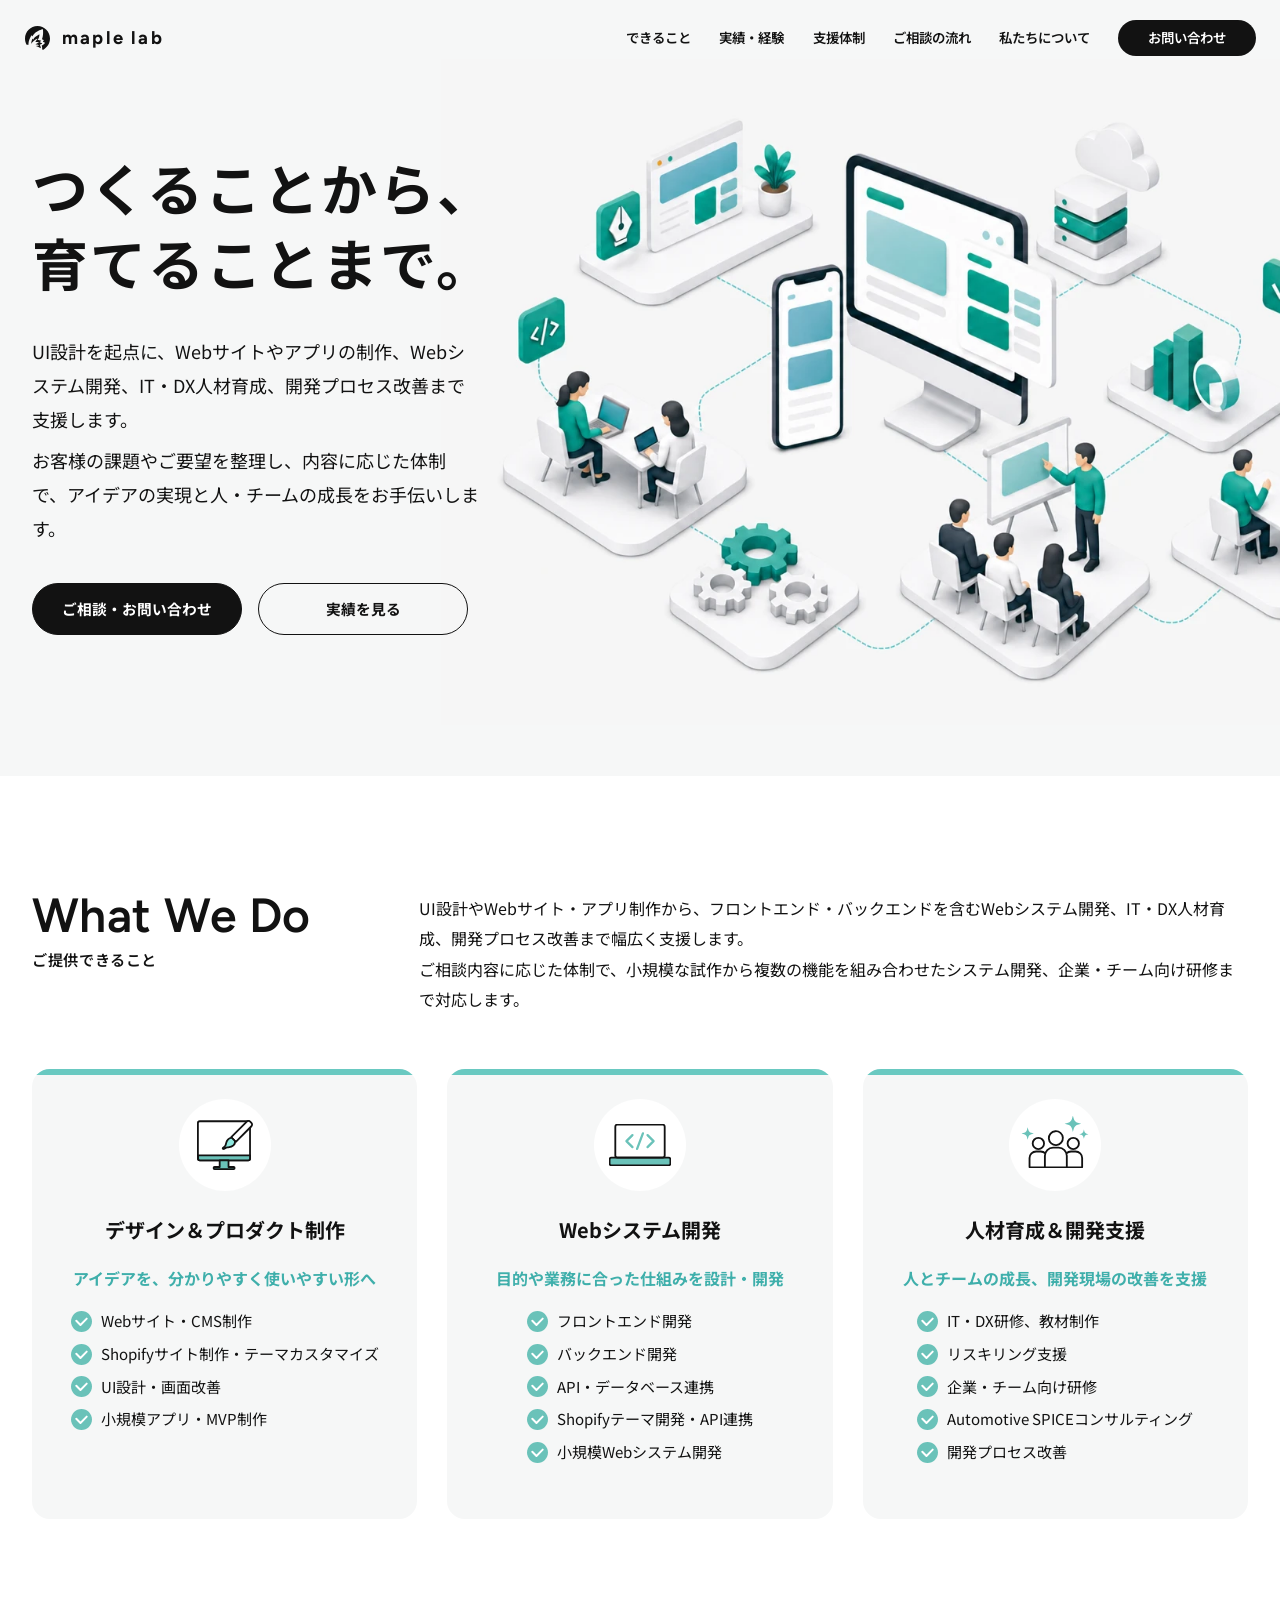
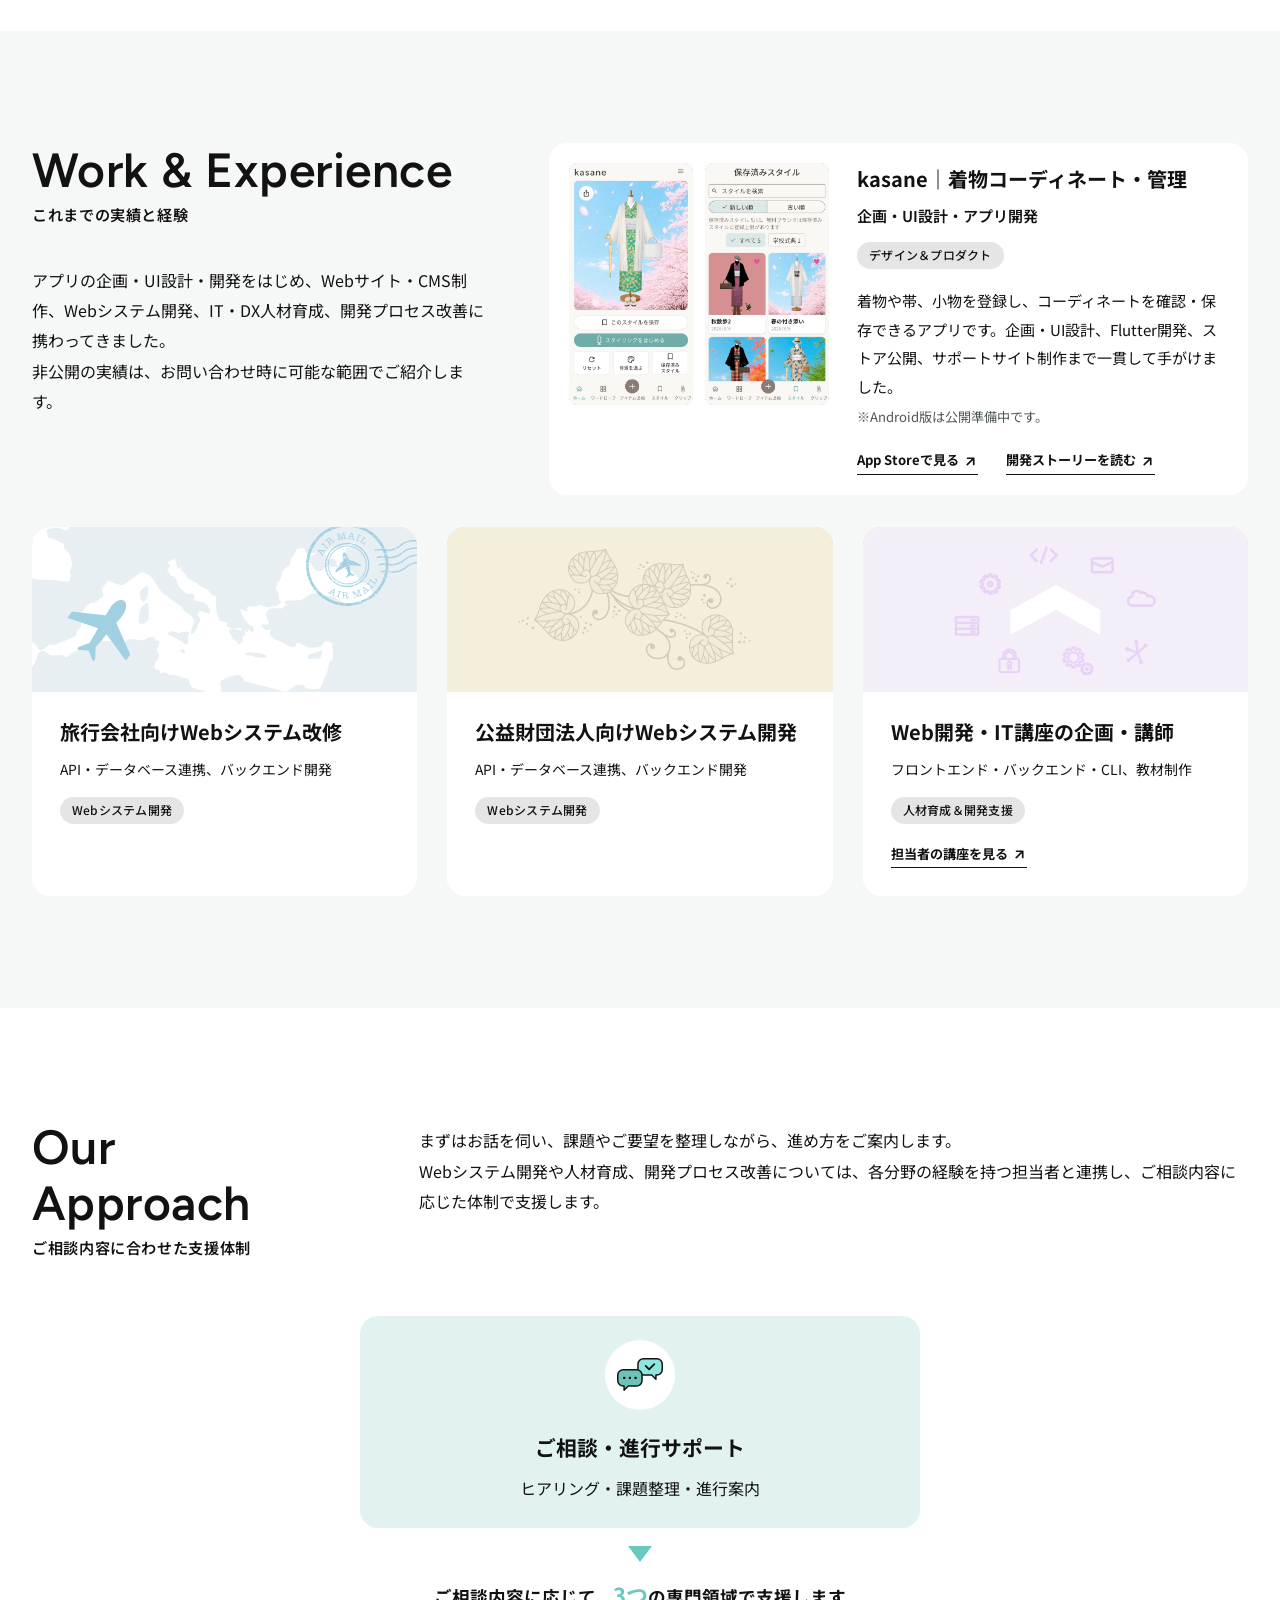
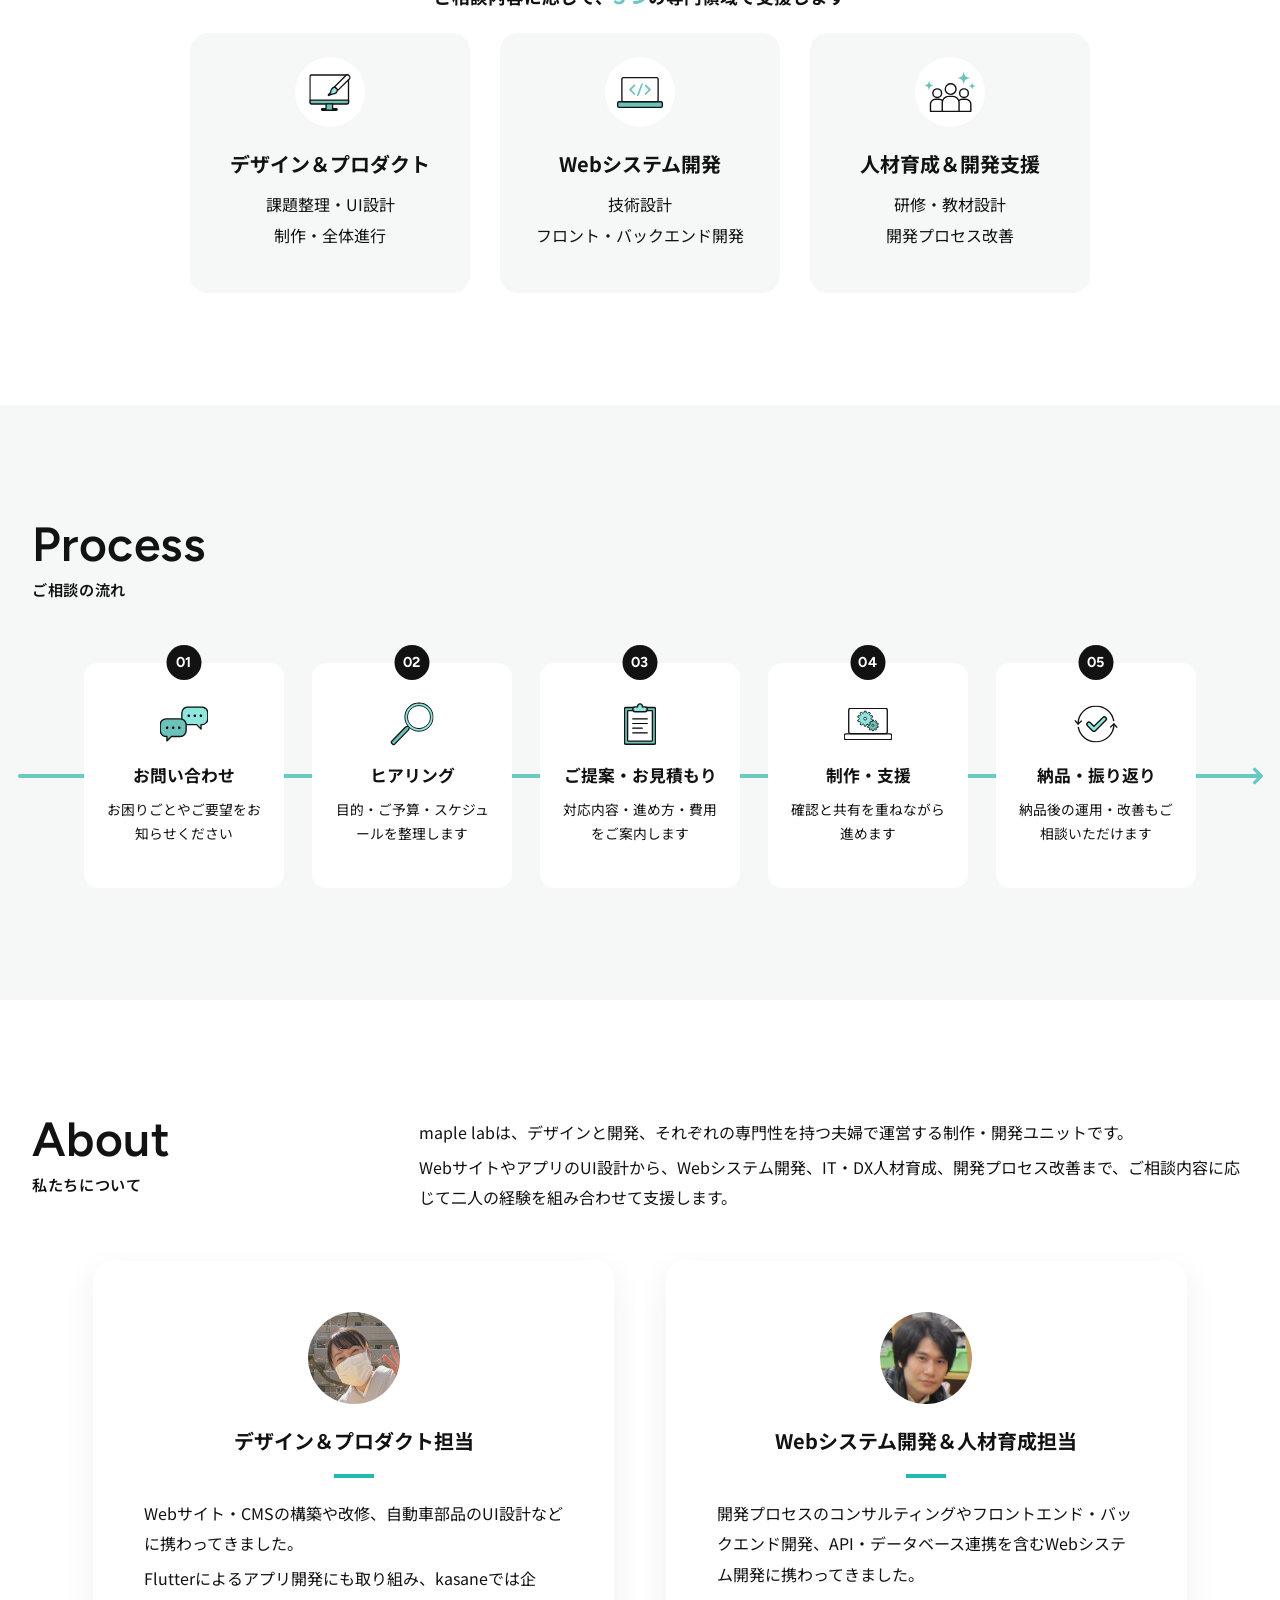
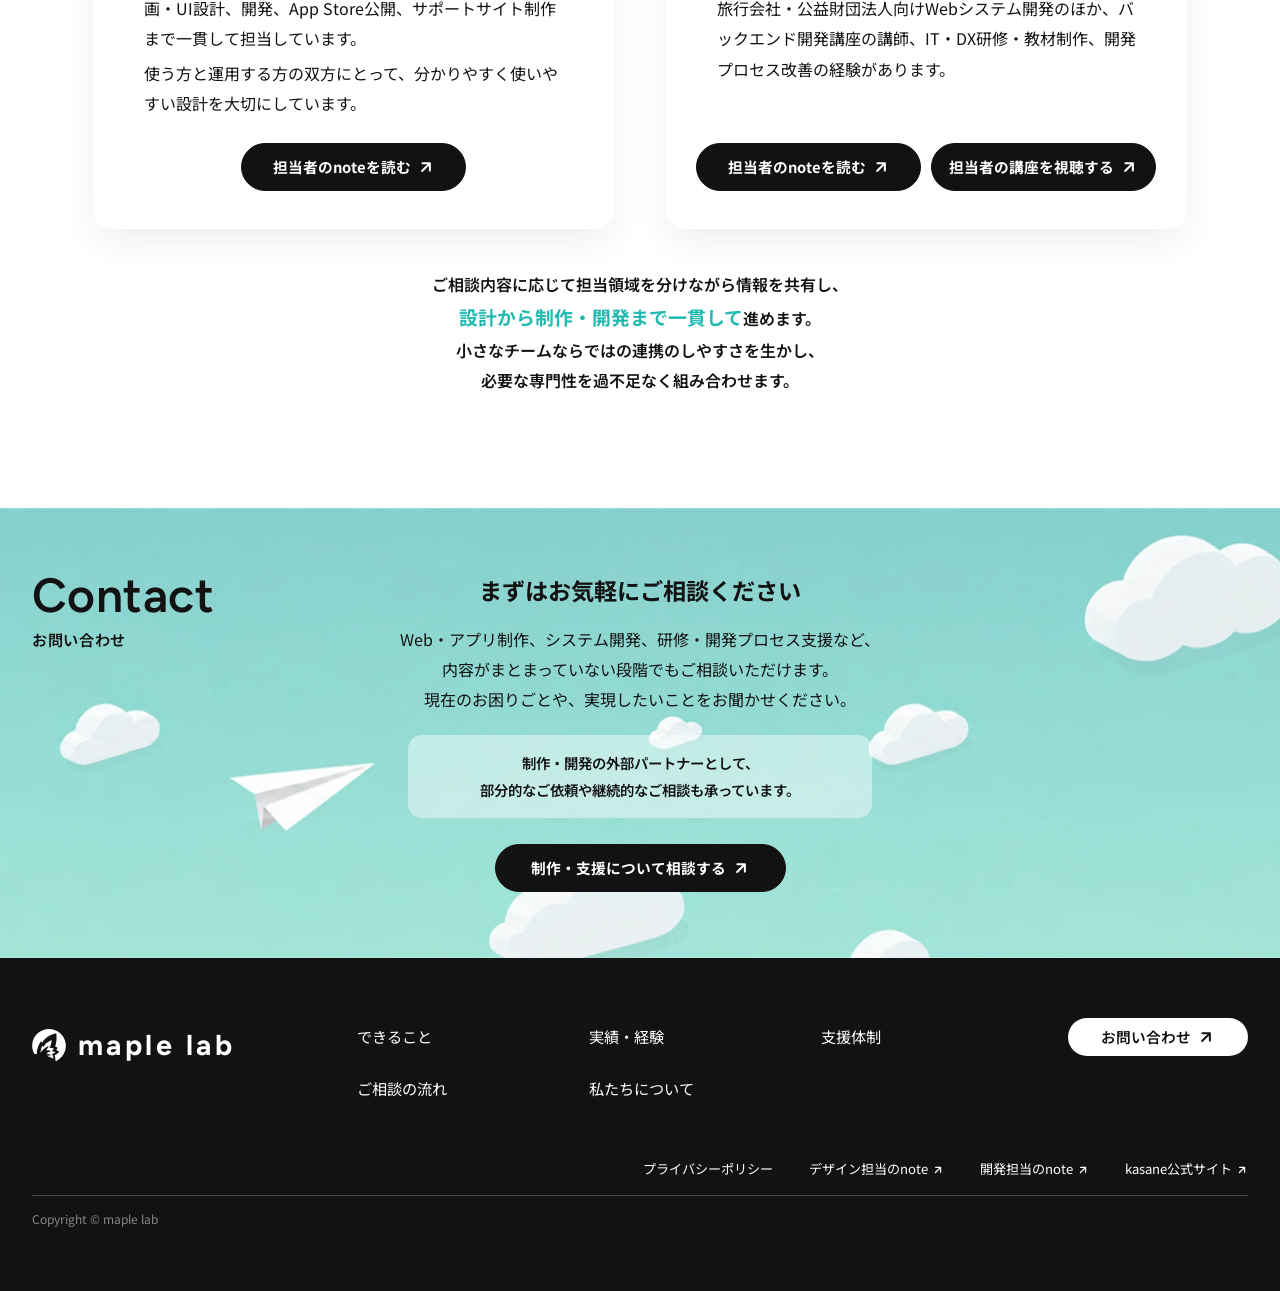
==== commit e96ca257: "Add files via upload" ====
--- a/index.html
+++ b/index.html
@@ -167,8 +167,15 @@
             <div class="work-copy"><h3>公益財団法人向けWebシステム開発</h3><p>API・データベース連携、バックエンド開発</p><span class="work-category">Webシステム開発</span></div>
           </article>
           <article class="work-card">
-            <figure class="media work-media"><img src="assets/images/work-training.png" alt="バックエンド開発講座のイメージ" loading="lazy"></figure>
-            <div class="work-copy"><h3>バックエンド開発講座の講師</h3><p>IT・DX研修、教材制作</p><span class="work-category">人材育成＆開発支援</span></div>
+            <figure class="media work-media"><img src="assets/images/work-training.png" alt="Web開発・IT講座のイメージ" loading="lazy"></figure>
+            <div class="work-copy">
+              <h3>Web開発・IT講座の企画・講師</h3>
+              <p>フロントエンド・バックエンド・CLI、教材制作</p>
+              <span class="work-category">人材育成＆開発支援</span>
+              <div class="text-links">
+                <a href="https://www.udemy.com/user/kazuhiko-sugimoto-3/" target="_blank" rel="noopener noreferrer">担当者の講座を見る <img src="assets/images/arrow-new-window.svg" alt="" width="15" height="14" aria-hidden="true"></a>
+              </div>
+            </div>
           </article>
         </div>
       </div>
--- a/assets/css/style.css
+++ b/assets/css/style.css
@@ -395,7 +395,7 @@
 }
 .featured-copy .work-category { margin-top: 12px; }
 .featured-copy .note { margin-top: 4px; color: var(--muted-ink); font-size: .82rem; }
-.text-links { display: flex; flex-wrap: wrap; gap: 18px 28px; margin-top: 22px; }
+.text-links { display: flex; flex-wrap: wrap; gap: 18px 28px; margin-top: 18px; }
 .text-links a {
   position: relative;
   display: inline-flex;
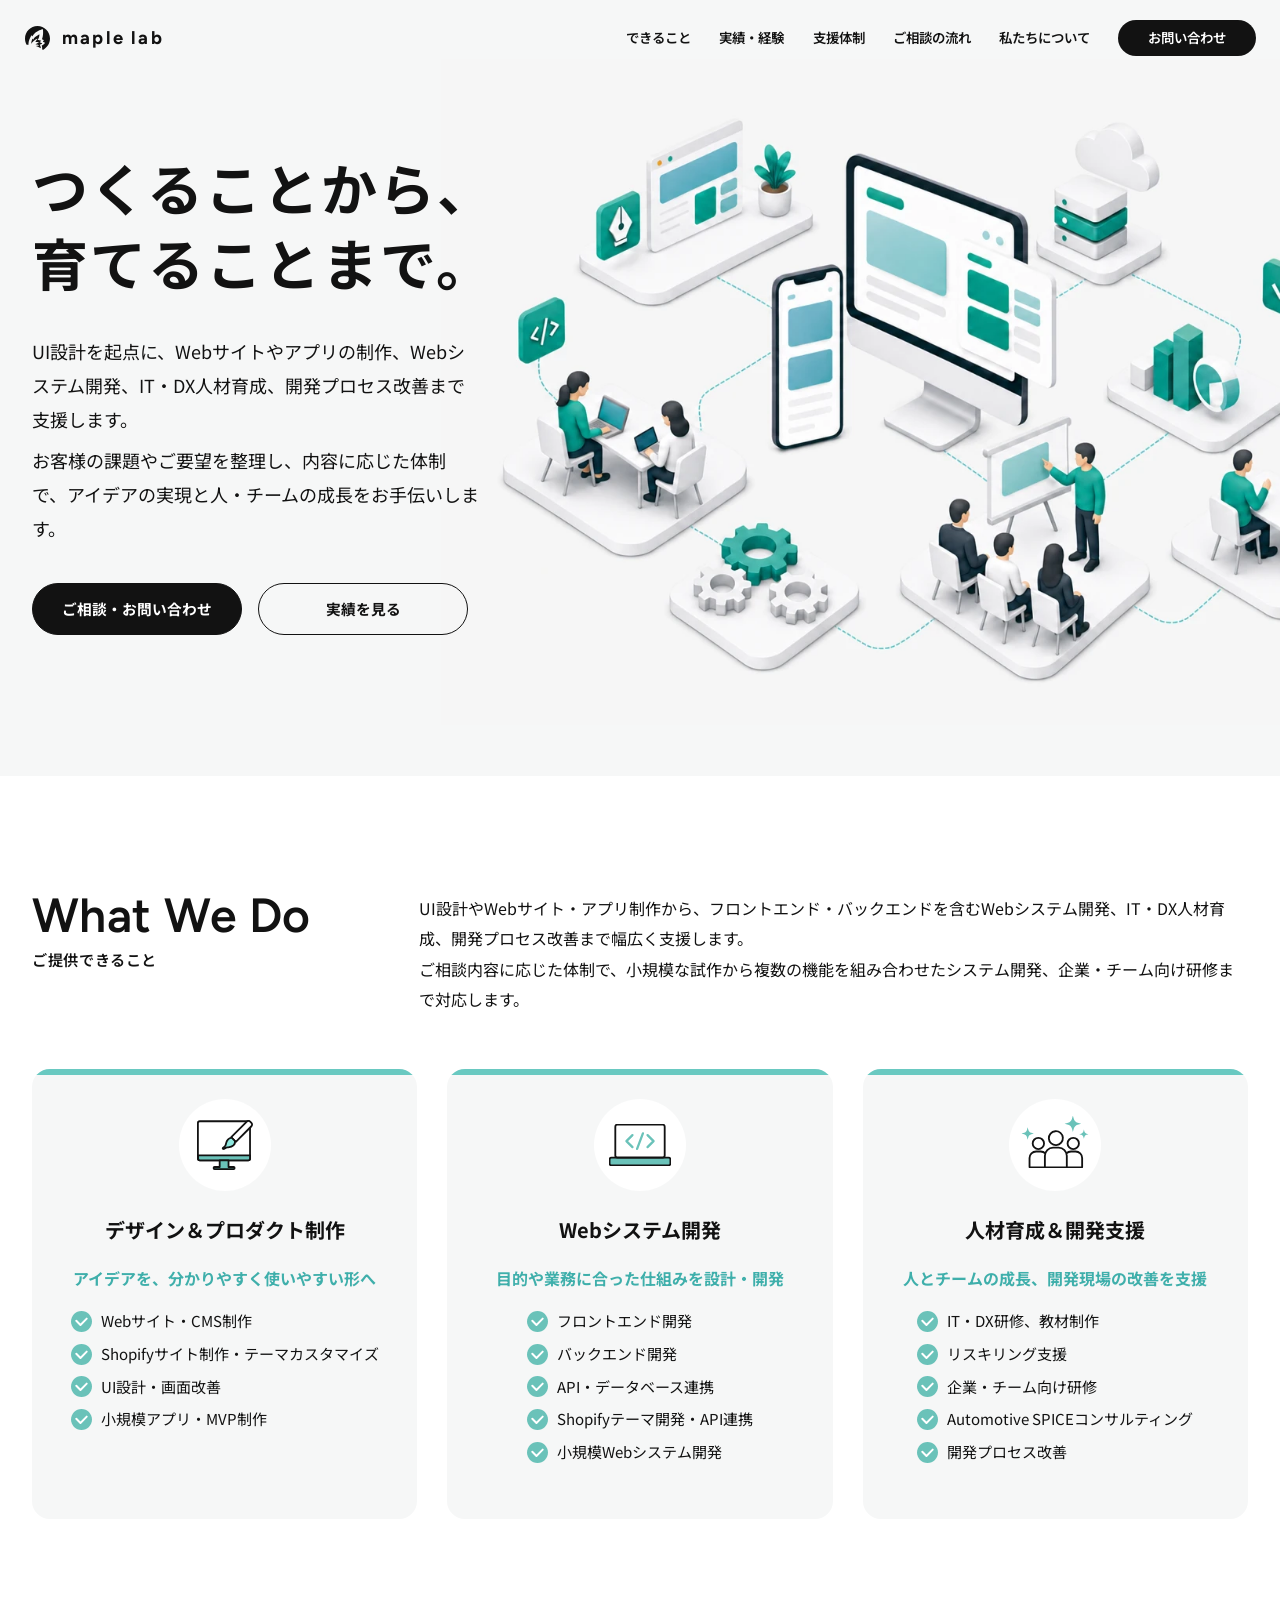
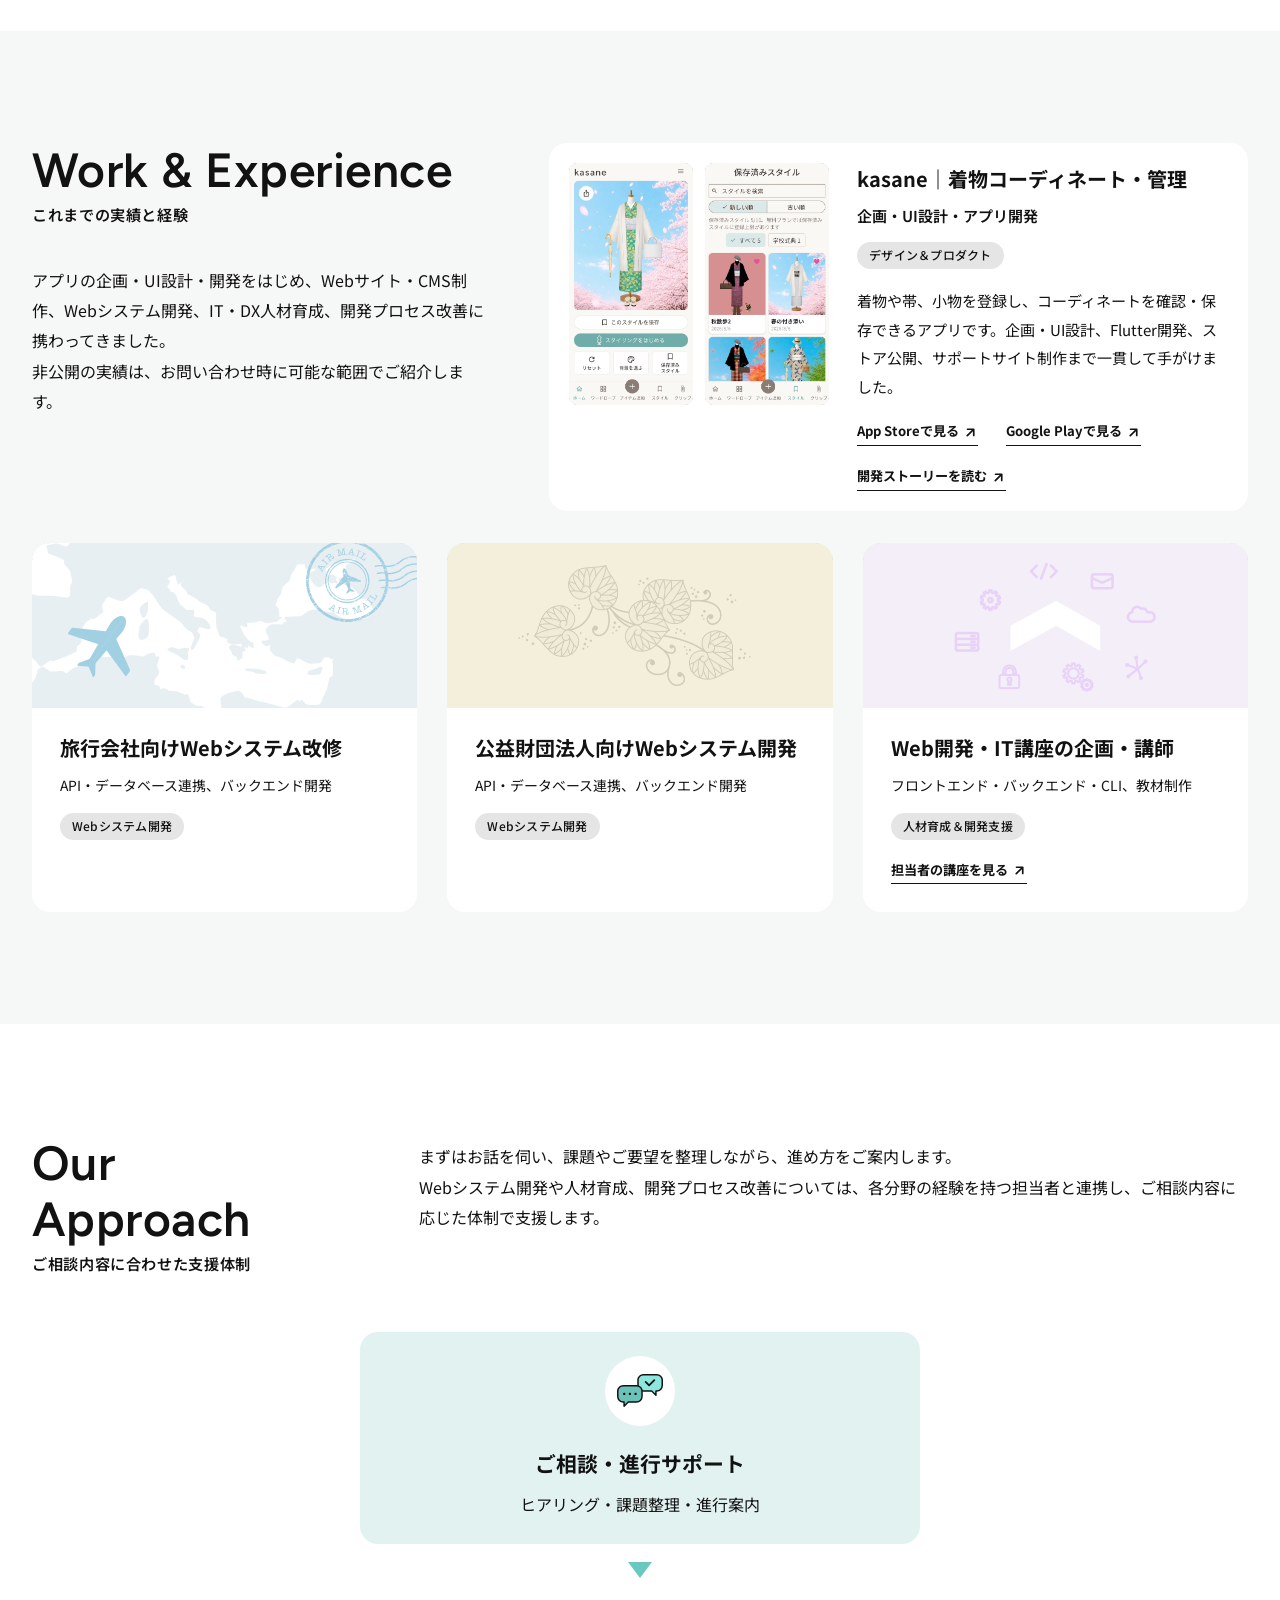
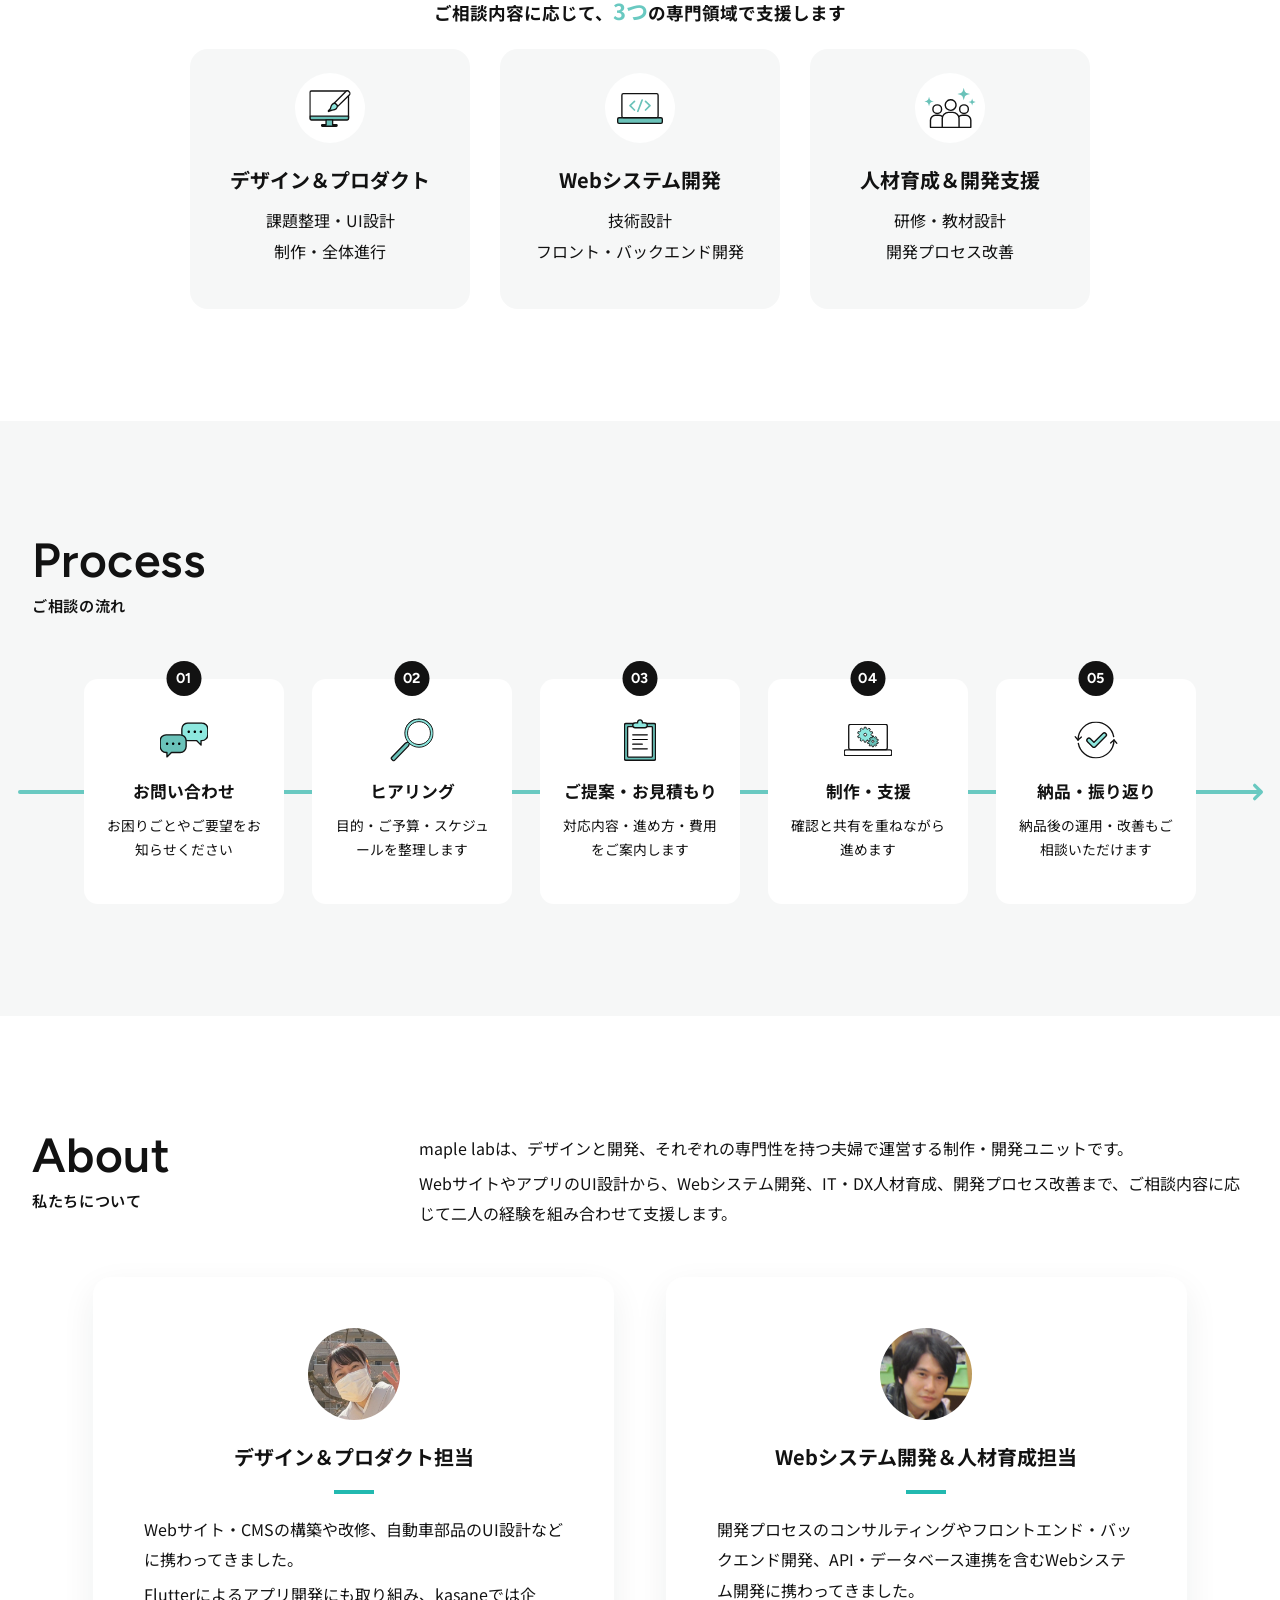
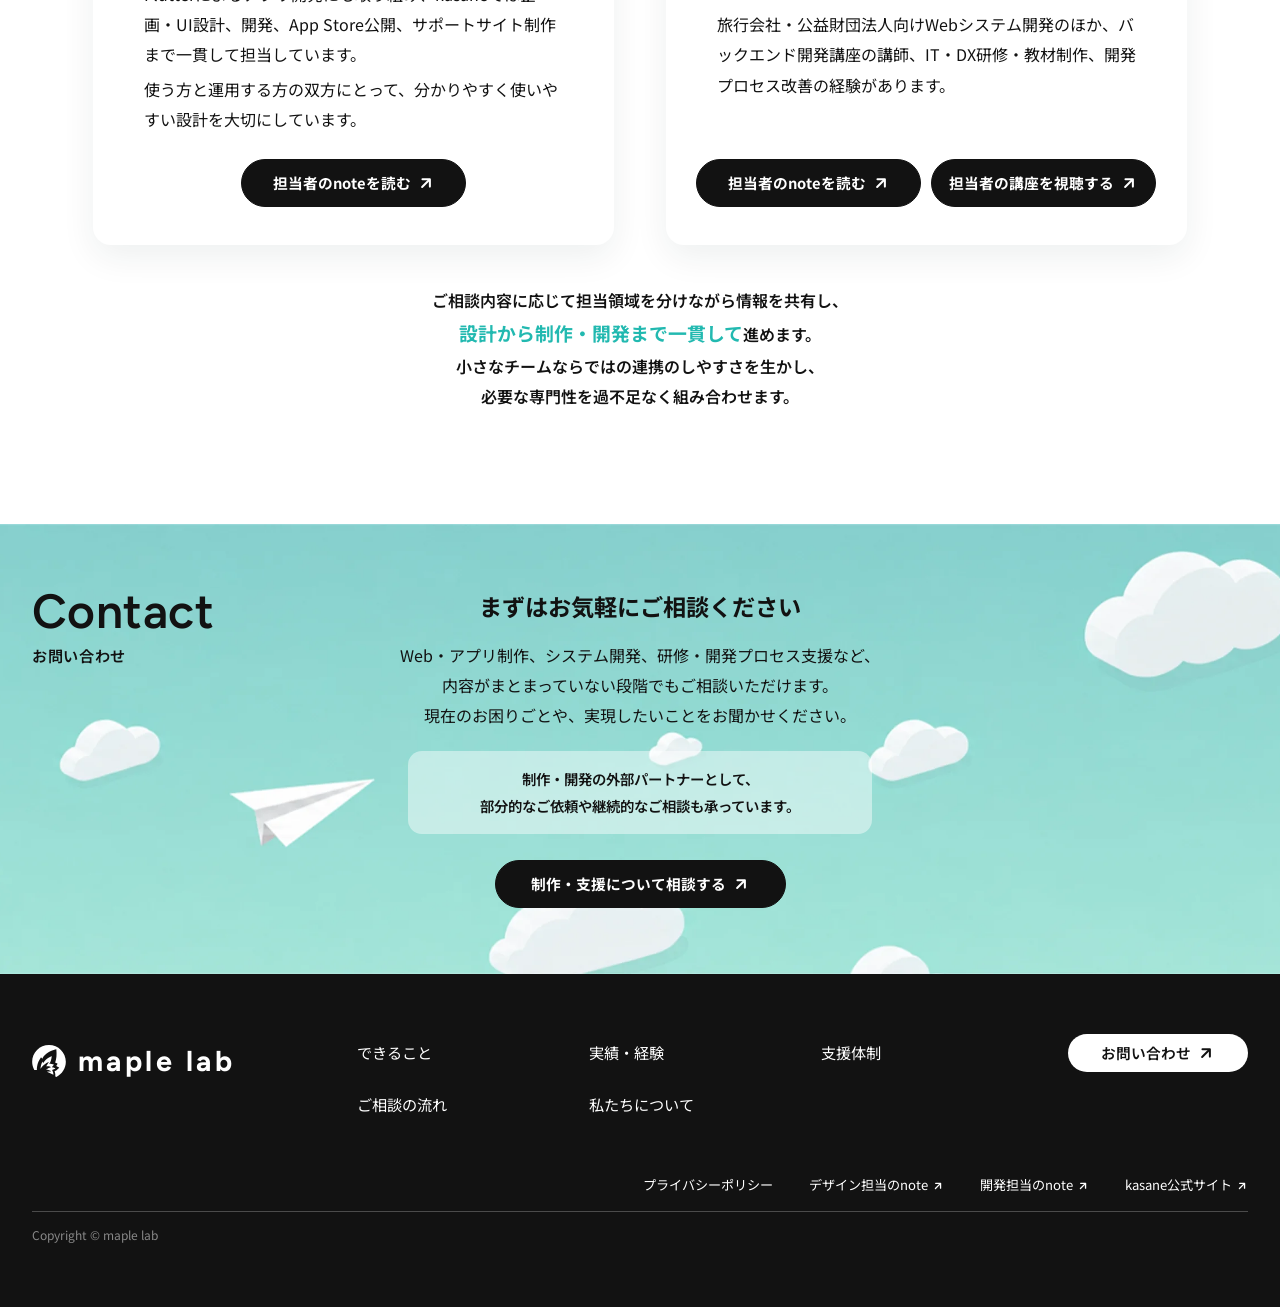
==== commit 625b63aa: "Add files via upload" ====
--- a/index.html
+++ b/index.html
@@ -148,10 +148,11 @@
               <p class="work-role">企画・UI設計・アプリ開発</p>
               <span class="work-category">デザイン＆プロダクト</span>
               <p>着物や帯、小物を登録し、コーディネートを確認・保存できるアプリです。企画・UI設計、Flutter開発、ストア公開、サポートサイト制作まで一貫して手がけました。</p>
-              <p class="note">※Android版は公開準備中です。</p>
-              <div class="text-links">
+              <div class="text-links store-link-row">
                 <a href="https://apps.apple.com/us/app/kasane-%E7%9D%80%E7%89%A9%E3%82%B3%E3%83%BC%E3%83%87%E3%82%A3%E3%83%8D%E3%83%BC%E3%83%88-%E3%83%AF%E3%83%BC%E3%83%89%E3%83%AD%E3%83%BC%E3%83%96%E7%AE%A1%E7%90%86/id6800962708" target="_blank" rel="noopener noreferrer">App Storeで見る <img src="assets/images/arrow-new-window.svg" alt="" width="15" height="14" aria-hidden="true"></a>
-                <!-- 公開する記事URLが決まったらhrefを記事URLへ変更してください。 -->
+                <a href="https://play.google.com/store/apps/details?id=com.gmail.official.kimono.kasane&amp;hl=ja" target="_blank" rel="noopener noreferrer">Google Playで見る <img src="assets/images/arrow-new-window.svg" alt="" width="15" height="14" aria-hidden="true"></a>
+              </div>
+              <div class="text-links story-link-row">
                 <a href="https://note.com/jazzy_hyssop9690" target="_blank" rel="noopener noreferrer">開発ストーリーを読む <img src="assets/images/arrow-new-window.svg" alt="" width="15" height="14" aria-hidden="true"></a>
               </div>
             </div>
--- a/assets/css/style.css
+++ b/assets/css/style.css
@@ -976,7 +976,7 @@
   .brand-mark { width: 22px; }
 
   .hero { padding: 54px 0 70px; }
-  .hero-grid { min-height: 0; }
+  .hero-grid { min-height: 0; gap: 8px; }
   .hero h1 { margin-bottom: 26px; }
   .hero-media {
     width: 100vw;
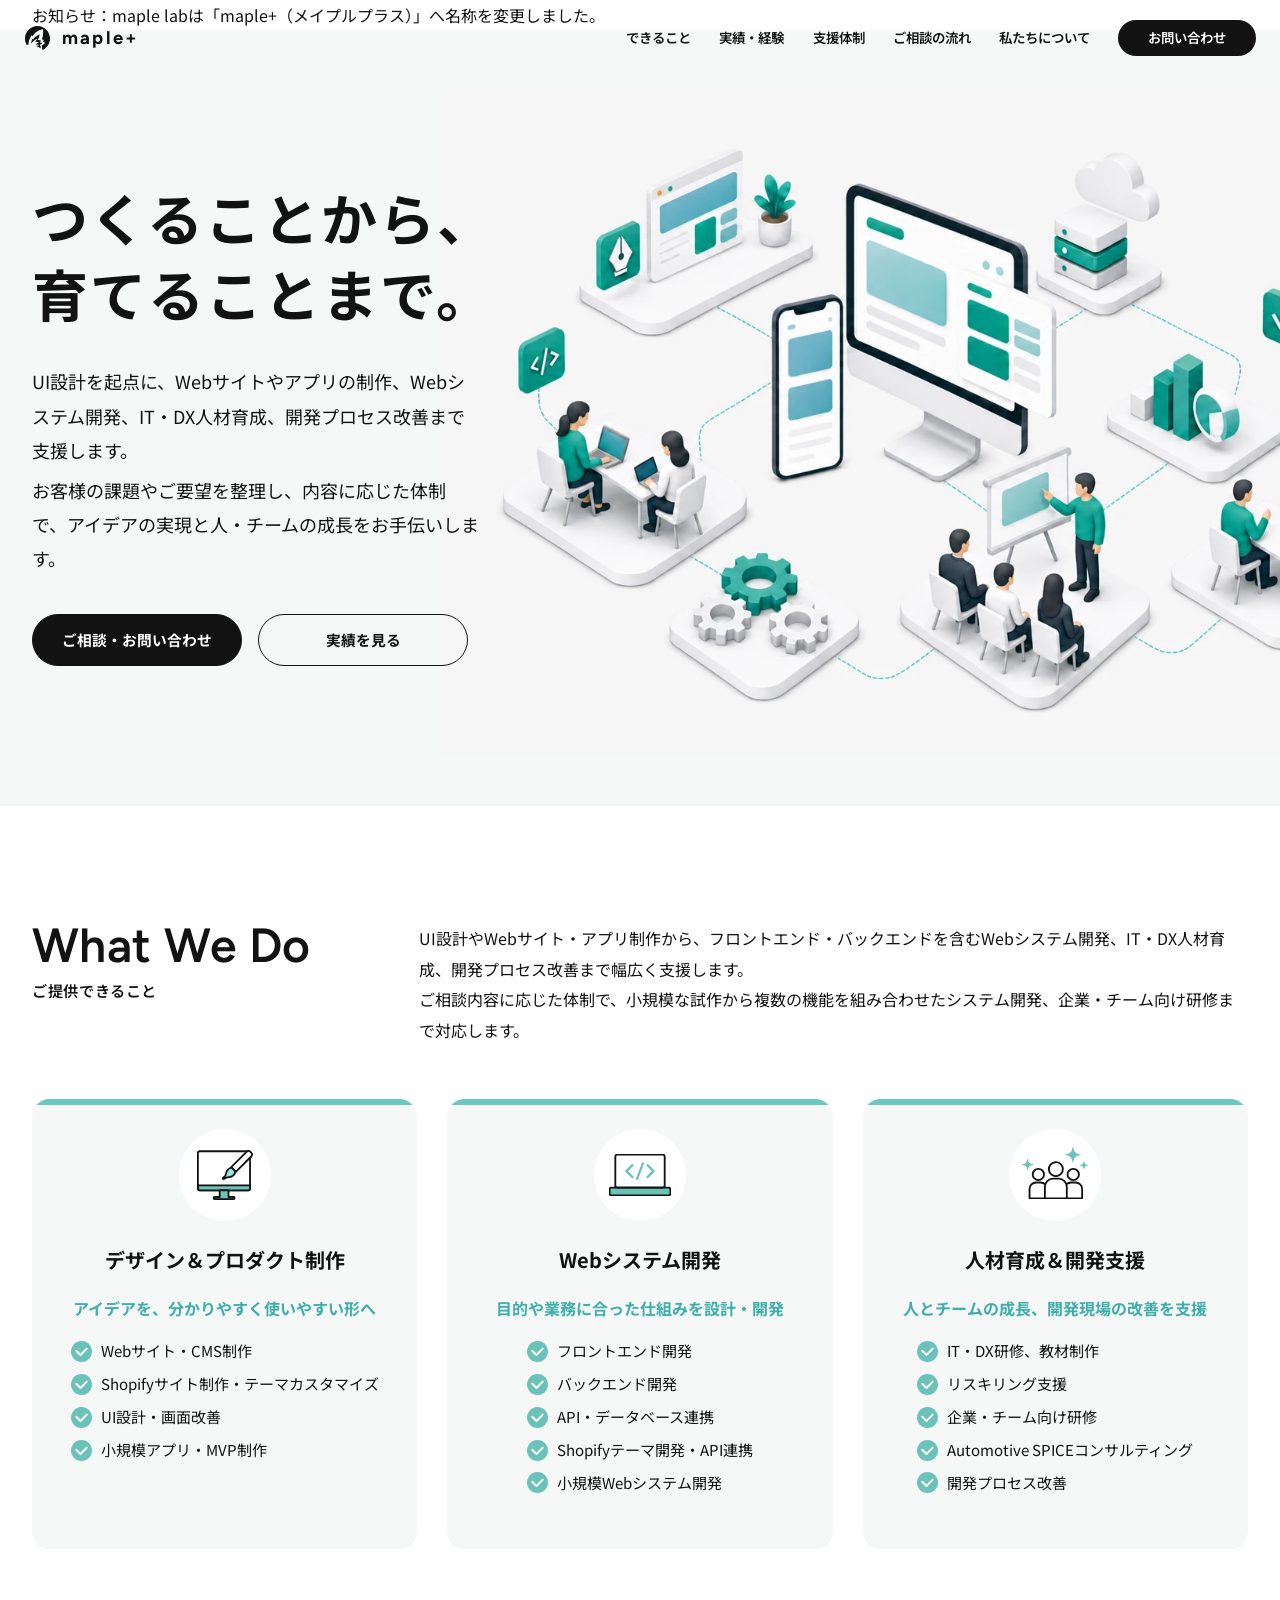
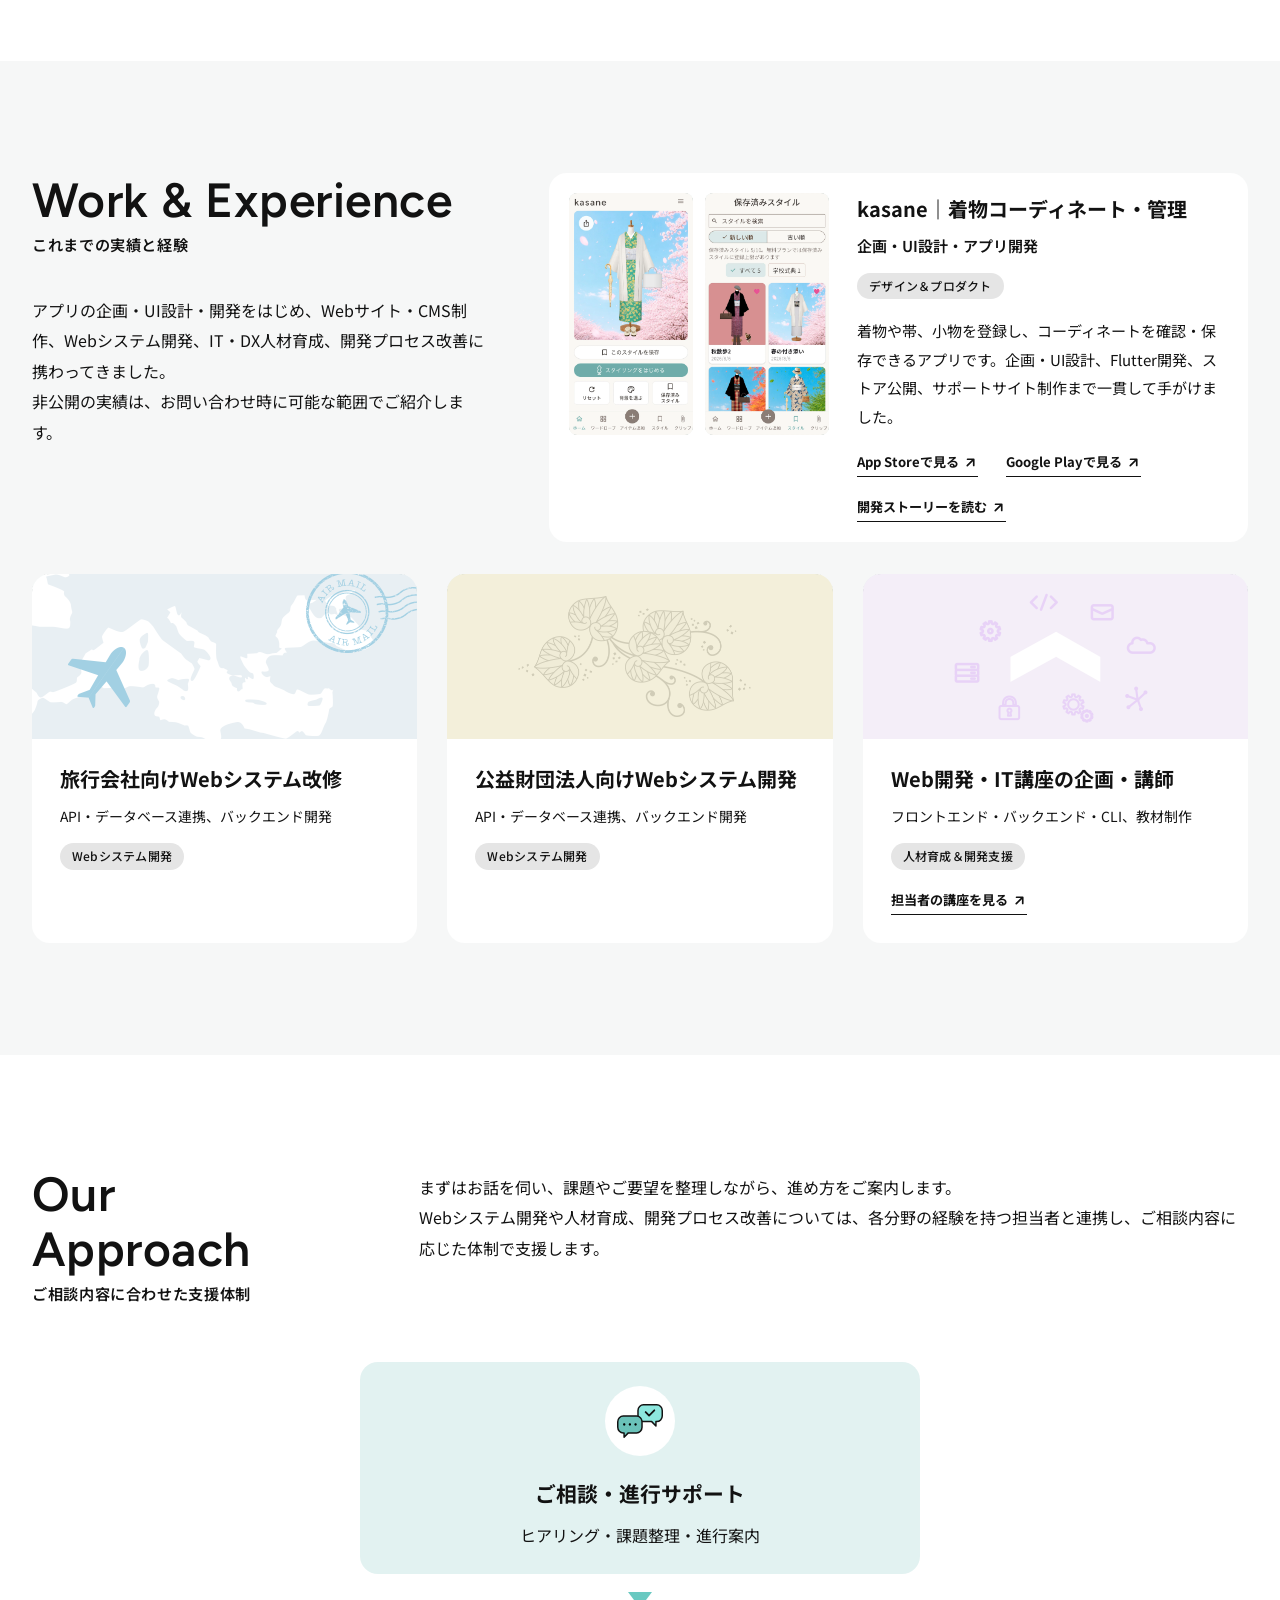
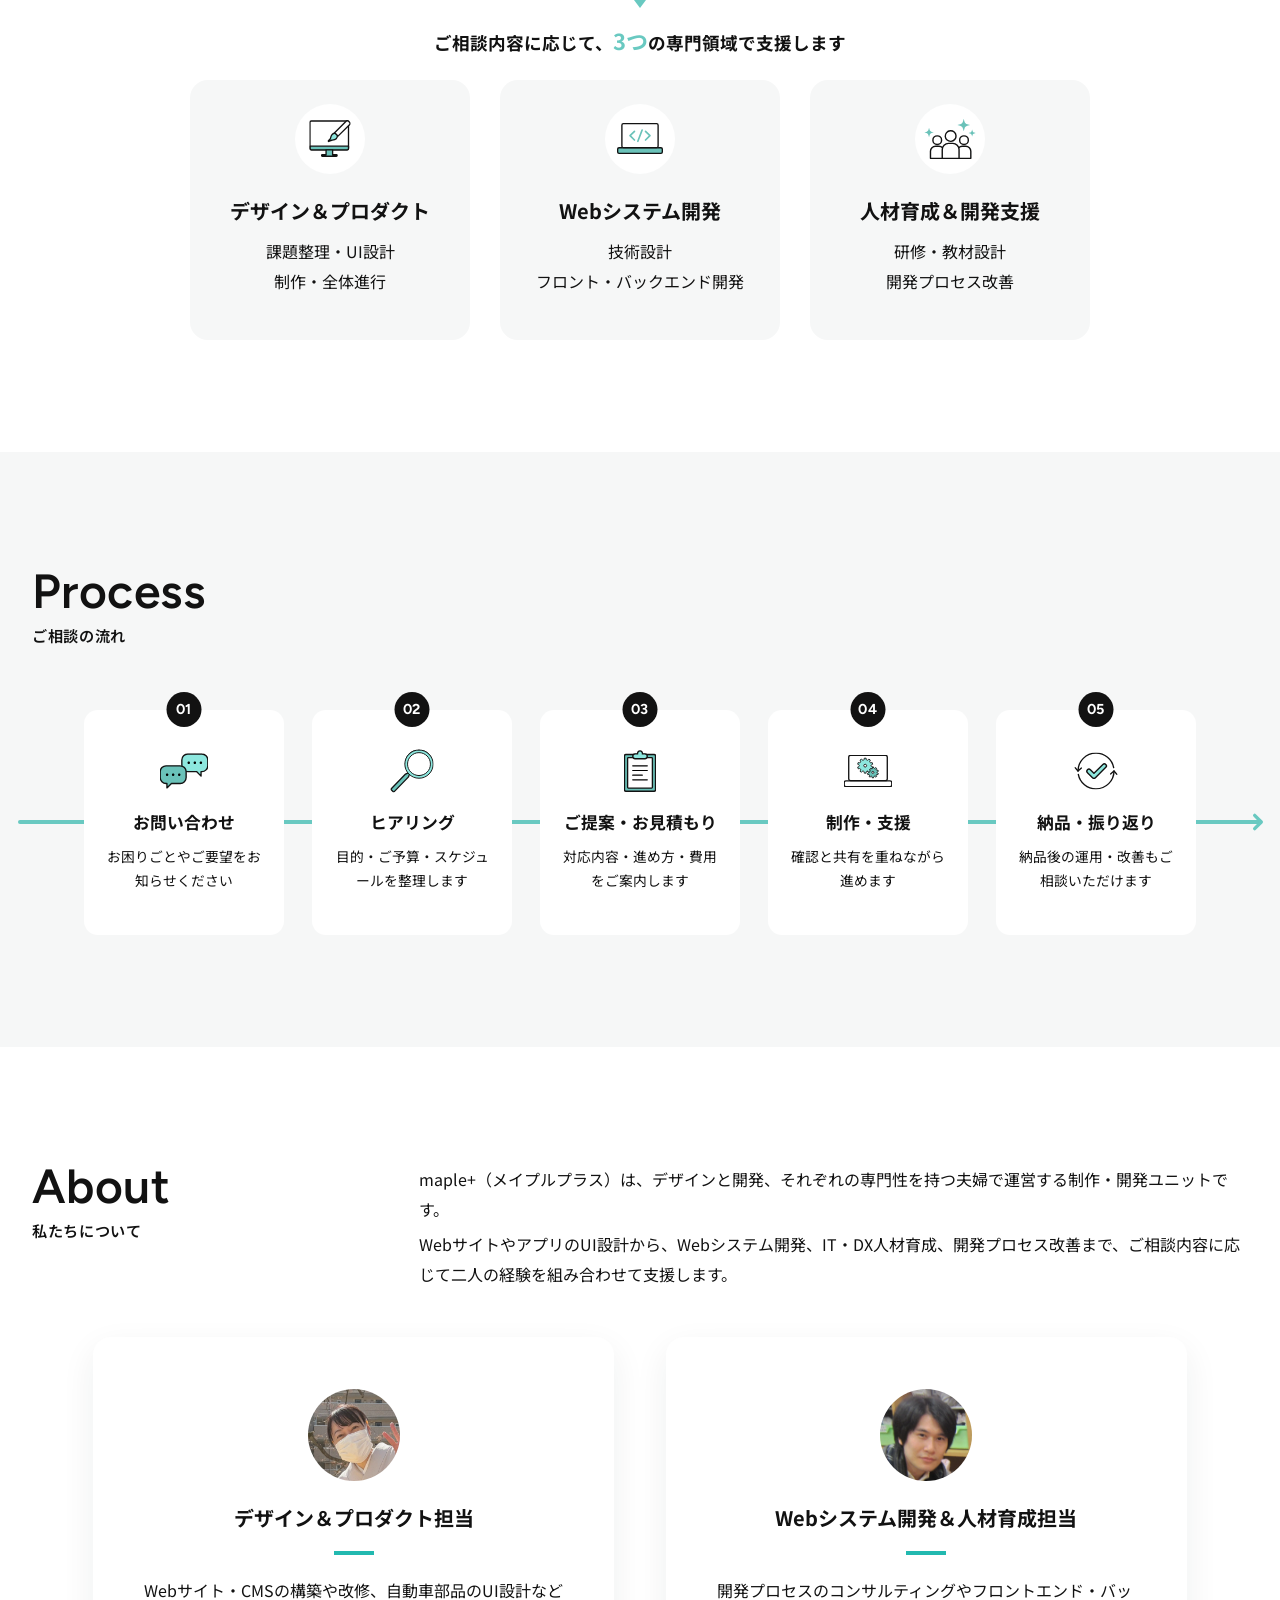
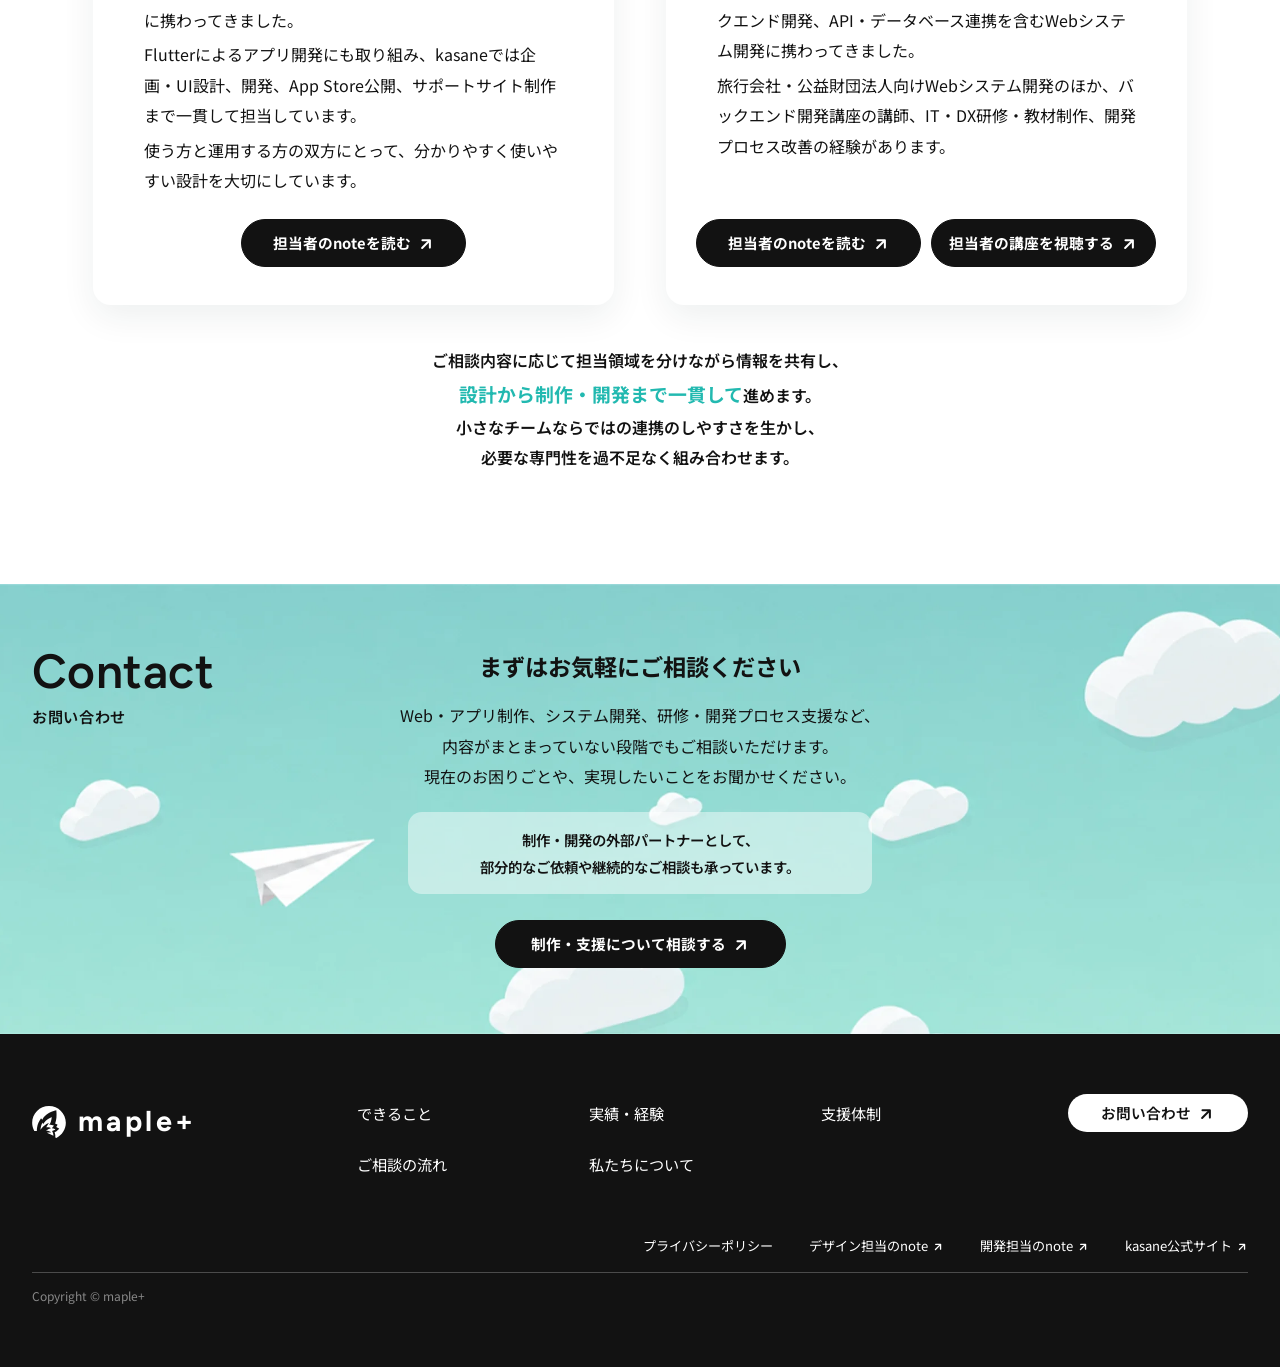
==== commit 465ed510: "Add files via upload" ====
--- a/index.html
+++ b/index.html
@@ -4,24 +4,24 @@
   <meta charset="utf-8">
   <meta name="viewport" content="width=device-width, initial-scale=1">
   <meta name="google-site-verification" content="j4yhQ_KEHf3DusrR2J-Ca4LjYe7JDAU4iwgouk1J-TM">
-  <meta name="description" content="maple labは、UI設計を起点に、Webサイト・アプリ制作、Webシステム開発、IT・DX研修、開発プロセス改善を支援します。小規模なご相談から継続的な開発支援まで対応します。">
+  <meta name="description" content="maple+（メイプルプラス）は、UI設計を起点に、Webサイト・アプリ制作、Webシステム開発、IT・DX研修、開発プロセス改善を支援します。小規模なご相談から継続的な開発支援まで対応します。">
   <meta property="og:type" content="website">
   <meta property="og:locale" content="ja_JP">
-  <meta property="og:site_name" content="maple lab">
-  <meta property="og:title" content="maple lab｜Web・アプリ制作・システム開発">
+  <meta property="og:site_name" content="maple+">
+  <meta property="og:title" content="maple+｜Web・アプリ制作・システム開発">
   <meta property="og:description" content="UI設計を起点に、Web・アプリ制作、システム開発、IT・DX人材育成、開発プロセス改善を支援します。">
   <meta property="og:url" content="https://maple-lab-jp.github.io/">
   <meta property="og:image" content="https://maple-lab-jp.github.io/assets/images/ogp.png">
   <meta property="og:image:type" content="image/png">
   <meta property="og:image:width" content="1200">
   <meta property="og:image:height" content="630">
-  <meta property="og:image:alt" content="maple lab つくることから、育てることまで。">
+  <meta property="og:image:alt" content="maple+ つくることから、育てることまで。">
   <meta name="twitter:card" content="summary_large_image">
-  <meta name="twitter:title" content="maple lab｜Web・アプリ制作・システム開発">
+  <meta name="twitter:title" content="maple+｜Web・アプリ制作・システム開発">
   <meta name="twitter:description" content="UI設計を起点に、Web・アプリ制作、システム開発、IT・DX人材育成、開発プロセス改善を支援します。">
   <meta name="twitter:image" content="https://maple-lab-jp.github.io/assets/images/ogp.png">
-  <meta name="twitter:image:alt" content="maple lab つくることから、育てることまで。">
-  <title>maple lab｜Web・アプリ制作、システム開発、IT・DX人材育成</title>
+  <meta name="twitter:image:alt" content="maple+ つくることから、育てることまで。">
+  <title>maple+｜Web・アプリ制作、システム開発、IT・DX人材育成</title>
   <link rel="canonical" href="https://maple-lab-jp.github.io/">
   <link rel="icon" href="assets/images/favicon.ico">
   <link rel="icon" href="assets/images/favicon.svg" type="image/svg+xml" sizes="any">
@@ -31,7 +31,8 @@
     {
       "@context": "https://schema.org",
       "@type": "Organization",
-      "name": "maple lab",
+      "name": "maple+",
+      "alternateName": "メイプルプラス",
       "url": "https://maple-lab-jp.github.io/",
       "logo": "https://maple-lab-jp.github.io/assets/images/apple-touch-icon.png",
       "description": "UI設計、Webサイト・アプリ制作、Webシステム開発、IT・DX研修、開発プロセス改善を支援します。"
@@ -42,8 +43,8 @@
   <a class="skip-link" href="#main">本文へ移動</a>
   <header class="site-header" id="top">
     <div class="header-inner">
-      <a class="brand" href="./" aria-label="maple lab トップへ">
-        <span class="brand-mark" aria-hidden="true"></span><span>maple lab</span>
+      <a class="brand" href="./" aria-label="maple+ トップへ">
+        <span class="brand-mark" aria-hidden="true"></span><span>maple+</span>
       </a>
       <button class="menu-button" type="button" aria-expanded="false" aria-controls="global-menu">
         <span class="sr-only">メニューを開く</span>
@@ -66,6 +67,10 @@
     </div>
   </header>
 
+  <aside class="rebrand-notice" aria-label="名称変更のお知らせ">
+    <div class="container">お知らせ：maple labは「maple+（メイプルプラス）」へ名称を変更しました。</div>
+  </aside>
+
   <main id="main">
     <section class="hero section-muted" aria-labelledby="hero-title">
       <div class="container hero-grid">
@@ -251,7 +256,7 @@
             <p class="section-label">私たちについて</p>
           </div>
           <div class="about-lead">
-            <p>maple labは、デザインと開発、それぞれの専門性を持つ夫婦で運営する制作・開発ユニットです。</p>
+            <p>maple+（メイプルプラス）は、デザインと開発、それぞれの専門性を持つ夫婦で運営する制作・開発ユニットです。</p>
             <p>WebサイトやアプリのUI設計から、Webシステム開発、IT・DX人材育成、開発プロセス改善まで、ご相談内容に応じて二人の経験を組み合わせて支援します。</p>
           </div>
         </div>
@@ -311,7 +316,7 @@
   </main>
   <footer class="site-footer">
     <div class="container footer-grid">
-      <a class="brand footer-brand" href="./">maple lab</a>
+      <a class="brand footer-brand" href="./">maple+</a>
       <nav class="footer-nav" aria-label="フッターメニュー">
         <a href="#services">できること</a><a href="#works">実績・経験</a>
         <a href="#approach">支援体制</a><a href="#process">ご相談の流れ</a>
@@ -324,7 +329,7 @@
         <li><a href="kasane/">kasane公式サイト</a></li>
       </ul>
     </div>
-    <div class="container copyright">Copyright © maple lab</div>
+    <div class="container copyright">Copyright © maple+</div>
   </footer>
   <script>
     const siteHeader = document.querySelector('.site-header');
